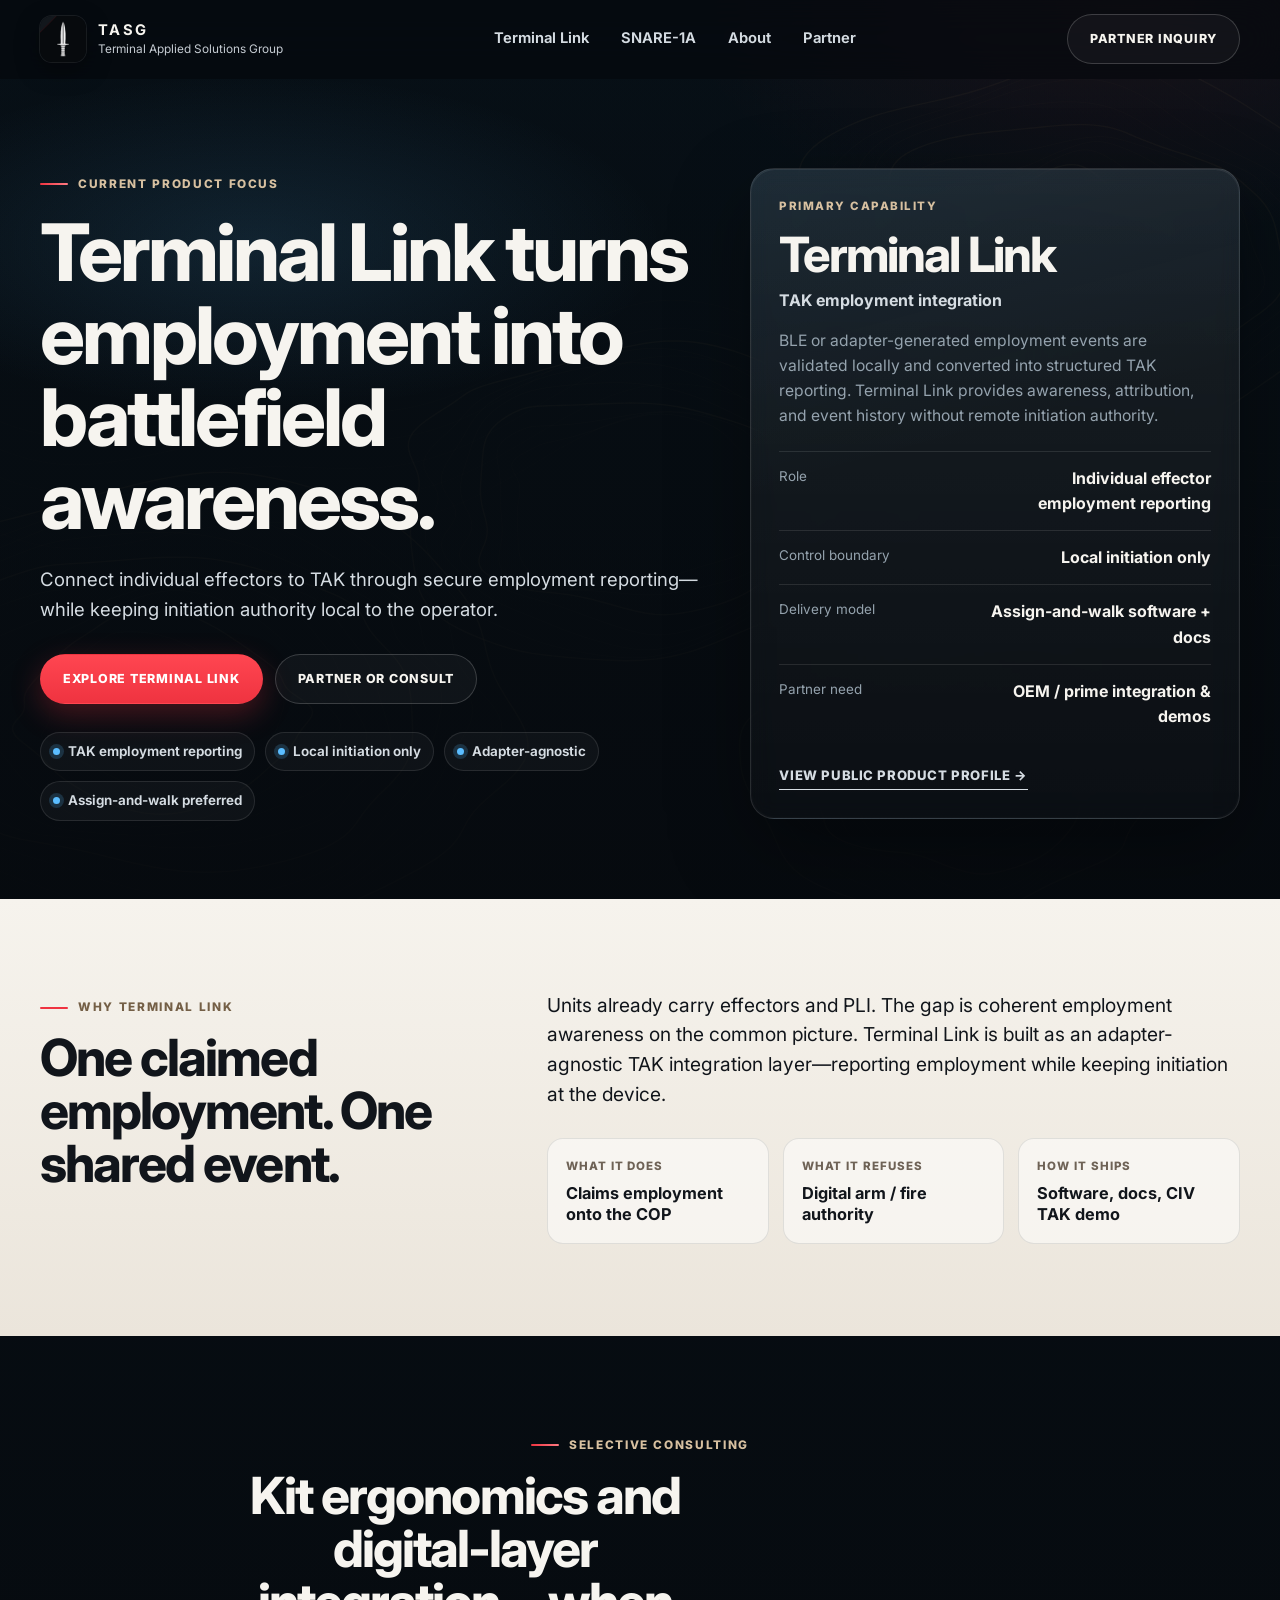
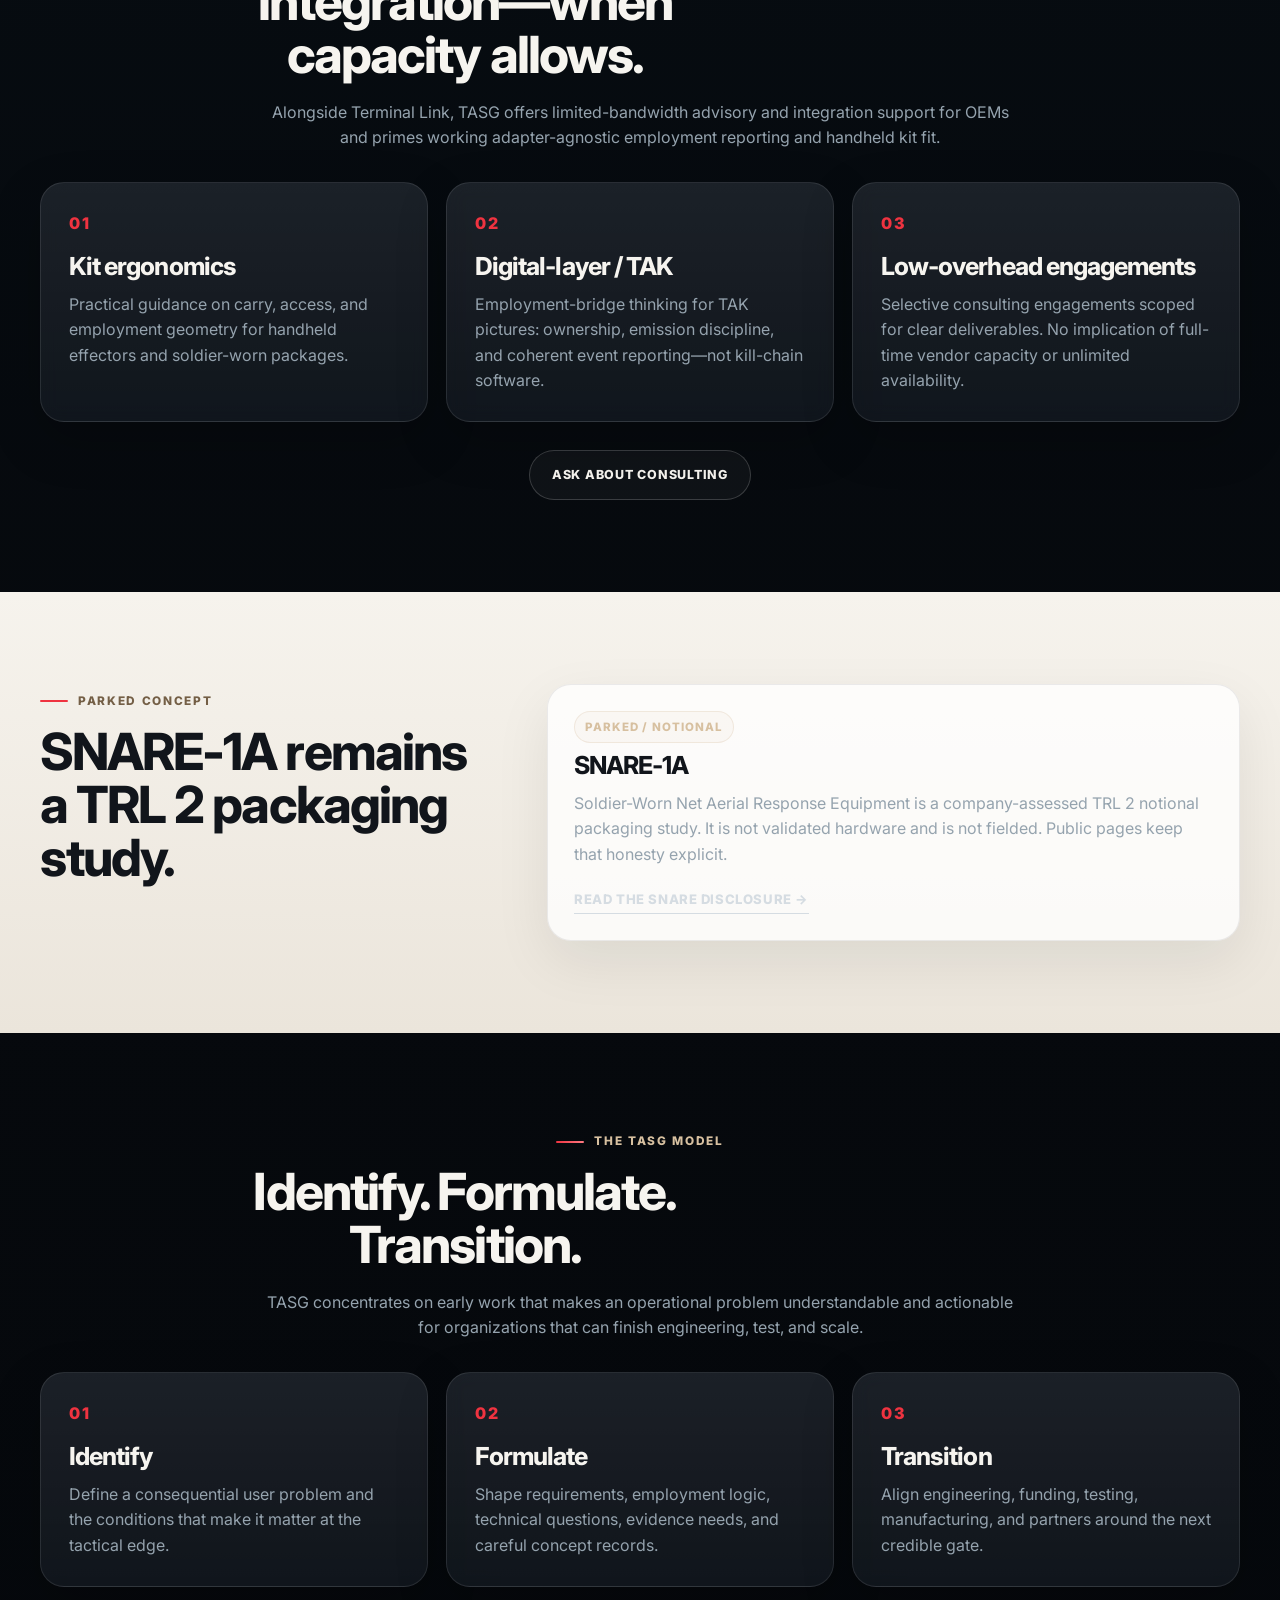
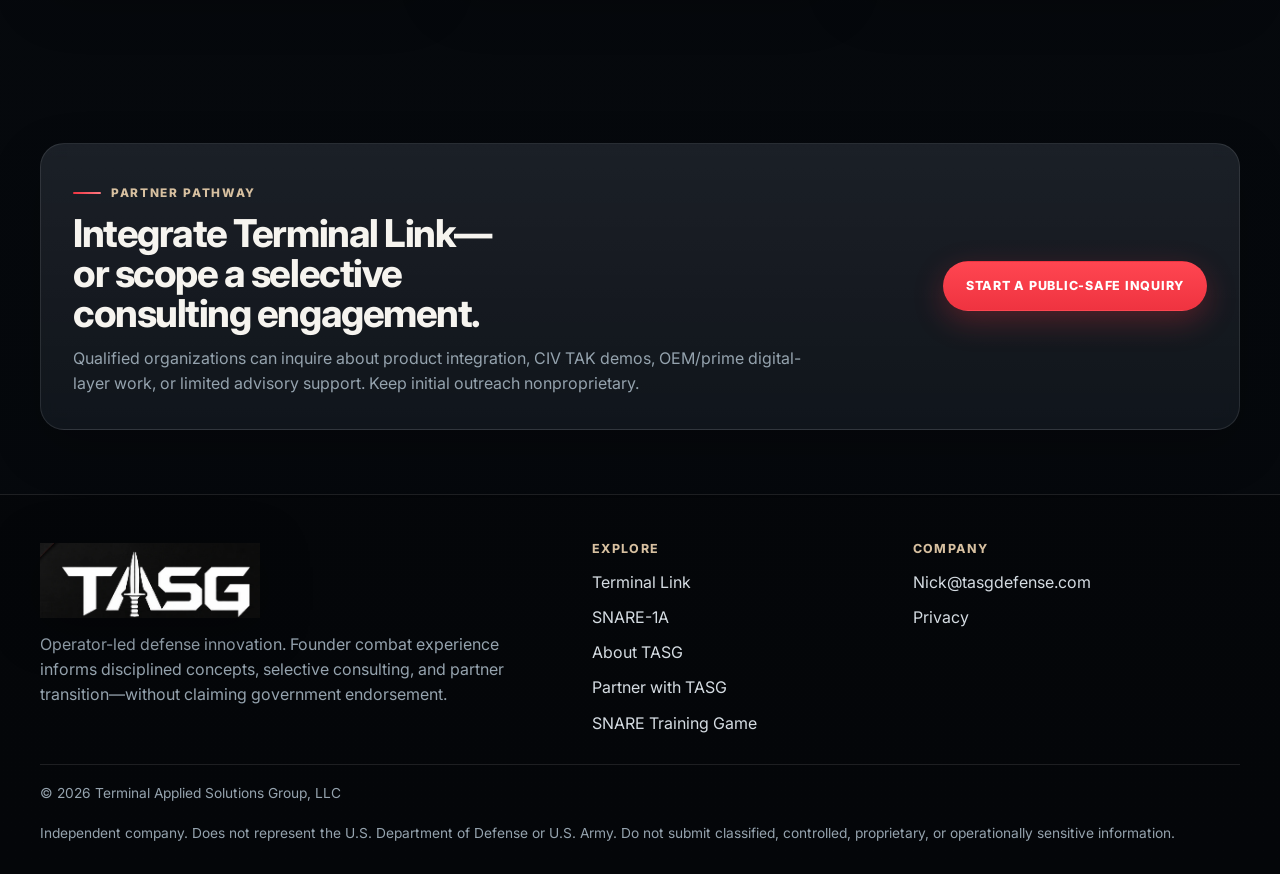
==== index.html @ ddef0c61 "Elevate Terminal Link hero to executive capability-first wording." ====
<!doctype html>
<html lang="en-US">
<head>
  <meta charset="utf-8" />
  <meta name="viewport" content="width=device-width, initial-scale=1, viewport-fit=cover" />
  <meta name="description" content="Terminal Link turns employment into battlefield awareness—a TAK integration layer for individual effector employment reporting while keeping initiation authority local. Selective consulting for kit ergonomics and digital-layer integration." />
  <meta name="theme-color" content="#06090d" />
  <meta name="robots" content="index,follow,max-image-preview:large" />
  <link rel="canonical" href="https://tasgdefense.com/" />
  <meta property="og:title" content="TASG — Terminal Link & Operator-Led Defense Innovation" />
  <meta property="og:description" content="Terminal Link turns employment into battlefield awareness—a TAK integration layer for individual effector employment reporting while keeping initiation authority local. Selective consulting for kit ergonomics and digital-layer integration." />
  <meta property="og:type" content="website" />
  <meta property="og:url" content="https://tasgdefense.com/" />
  <meta property="og:image" content="https://tasgdefense.com/tasg-social-card.jpg" />
  <meta property="og:image:width" content="1200" />
  <meta property="og:image:height" content="630" />
  <meta name="twitter:card" content="summary_large_image" />
  <meta name="twitter:title" content="TASG — Terminal Link & Operator-Led Defense Innovation" />
  <meta name="twitter:description" content="Terminal Link turns employment into battlefield awareness—a TAK integration layer for individual effector employment reporting while keeping initiation authority local. Selective consulting for kit ergonomics and digital-layer integration." />
  <meta name="twitter:image" content="https://tasgdefense.com/tasg-social-card.jpg" />
  <link rel="icon" type="image/png" sizes="32x32" href="/favicon-32.png" />
  <link rel="apple-touch-icon" sizes="180x180" href="/apple-touch-icon.png" />
  <link rel="manifest" href="/site.webmanifest" />
  <link rel="stylesheet" href="/tasg-site-v4.css?v=4.8.2" />
  <script src="/tasg-site-v4.js?v=4.8.2" defer></script>
  <title>TASG — Terminal Link & Operator-Led Defense Innovation</title>
  <script type="application/ld+json">
  {
    "@context": "https://schema.org",
    "@type": "Organization",
    "name": "Terminal Applied Solutions Group, LLC",
    "alternateName": "TASG",
    "url": "https://tasgdefense.com/",
    "logo": "https://tasgdefense.com/tasg-wordmark.png",
    "image": "https://tasgdefense.com/tasg-social-card.jpg",
    "description": "Operator-led defense innovation focused on Terminal Link, disciplined capability concepts, and selective consulting.",
    "foundingDate": "2026",
    "email": "Nick@tasgdefense.com"
  }
  </script>
</head>
<body class="page-home">
<a class="skip-link" href="#main-content">Skip to content</a>
<header class="site-header" id="siteHeader">
  <div class="header-inner">
    <a class="brand" href="/" aria-label="Terminal Applied Solutions Group home">
      <img class="brand-mark" src="/icon-192.png" width="48" height="48" alt="" />
      <span class="brand-copy"><strong>TASG</strong><span>Terminal Applied Solutions Group</span></span>
    </a>
    <nav class="desktop-nav" aria-label="Primary navigation"><a href="/terminal-link">Terminal Link</a><a href="/snare-1a">SNARE-1A</a><a href="/about">About</a><a href="/partner">Partner</a></nav>
    <a class="button button-secondary header-cta" href="/partner">Partner inquiry</a>
    <button class="menu-button" id="menuButton" type="button" aria-label="Open navigation" aria-expanded="false" aria-controls="mobileMenu"><span aria-hidden="true"></span></button>
  </div>
</header>
<div class="mobile-menu" id="mobileMenu" aria-hidden="true">
  <nav class="mobile-nav" aria-label="Mobile navigation"><a href="/terminal-link">Terminal Link</a><a href="/snare-1a">SNARE-1A</a><a href="/about">About</a><a href="/partner">Partner</a></nav>
  <a class="button button-primary" href="/partner">Partner inquiry</a>
</div>
<main id="main-content">
  <section class="hero">
    <div class="container hero-grid">
      <div class="hero-copy">
        <p class="eyebrow">Current product focus</p>
        <h1>Terminal Link turns employment into battlefield awareness.</h1>
        <p class="hero-description">Connect individual effectors to TAK through secure employment reporting—while keeping initiation authority local to the operator.</p>
        <div class="hero-actions">
          <a class="button button-primary" href="/terminal-link">Explore Terminal Link</a>
          <a class="button button-secondary" href="/partner">Partner or consult</a>
        </div>
        <div class="proof-row" aria-label="Terminal Link proof points">
          <span>TAK employment reporting</span>
          <span>Local initiation only</span>
          <span>Adapter-agnostic</span>
          <span>Assign-and-walk preferred</span>
        </div>
      </div>
      <aside class="program-panel card surface-outline" aria-label="Current TASG product" data-reveal>
        <p class="panel-label">Primary capability</p>
        <h2>Terminal Link</h2>
        <p class="program-name">TAK employment integration</p>
        <p class="program-summary">BLE or adapter-generated employment events are validated locally and converted into structured TAK reporting. Terminal Link provides awareness, attribution, and event history without remote initiation authority.</p>
        <dl class="status-list">
          <div><dt>Role</dt><dd>Individual effector employment reporting</dd></div>
          <div><dt>Control boundary</dt><dd>Local initiation only</dd></div>
          <div><dt>Delivery model</dt><dd>Assign-and-walk software + docs</dd></div>
          <div><dt>Partner need</dt><dd>OEM / prime integration &amp; demos</dd></div>
        </dl>
        <a class="text-link" href="/terminal-link">View public product profile →</a>
      </aside>
    </div>
  </section>

  <section class="section light">
    <div class="container split-layout" data-reveal>
      <div class="section-heading">
        <p class="eyebrow">Why Terminal Link</p>
        <h2>One claimed employment. One shared event.</h2>
      </div>
      <div class="section-copy">
        <p class="lead">Units already carry effectors and PLI. The gap is coherent employment awareness on the common picture. Terminal Link is built as an adapter-agnostic TAK integration layer—reporting employment while keeping initiation at the device.</p>
        <div class="fact-grid">
          <article><span>What it does</span><strong>Claims employment onto the COP</strong></article>
          <article><span>What it refuses</span><strong>Digital arm / fire authority</strong></article>
          <article><span>How it ships</span><strong>Software, docs, CIV TAK demo</strong></article>
        </div>
      </div>
    </div>
  </section>

  <section class="section">
    <div class="container">
      <div class="section-heading centered" data-reveal>
        <p class="eyebrow">Selective consulting</p>
        <h2>Kit ergonomics and digital-layer integration—when capacity allows.</h2>
        <p>Alongside Terminal Link, TASG offers limited-bandwidth advisory and integration support for OEMs and primes working adapter-agnostic employment reporting and handheld kit fit.</p>
      </div>
      <div class="process-grid" data-reveal>
        <article class="card process-card"><span>01</span><h3>Kit ergonomics</h3><p>Practical guidance on carry, access, and employment geometry for handheld effectors and soldier-worn packages.</p></article>
        <article class="card process-card"><span>02</span><h3>Digital-layer / TAK</h3><p>Employment-bridge thinking for TAK pictures: ownership, emission discipline, and coherent event reporting—not kill-chain software.</p></article>
        <article class="card process-card"><span>03</span><h3>Low-overhead engagements</h3><p>Selective consulting engagements scoped for clear deliverables. No implication of full-time vendor capacity or unlimited availability.</p></article>
      </div>
      <div class="hero-actions" style="justify-content:center;margin-top:28px">
        <a class="button button-secondary" href="/partner">Ask about consulting</a>
      </div>
    </div>
  </section>

  <section class="section light">
    <div class="container split-layout" data-reveal>
      <div class="section-heading">
        <p class="eyebrow">Parked concept</p>
        <h2>SNARE-1A remains a TRL 2 packaging study.</h2>
      </div>
      <div class="section-copy">
        <div class="card secondary-panel surface-outline">
          <span class="parked-tag">Parked / notional</span>
          <h3>SNARE-1A</h3>
          <p>Soldier-Worn Net Aerial Response Equipment is a company-assessed TRL 2 notional packaging study. It is not validated hardware and is not fielded. Public pages keep that honesty explicit.</p>
          <a class="text-link" href="/snare-1a">Read the SNARE disclosure →</a>
        </div>
      </div>
    </div>
  </section>

  <section class="section">
    <div class="container">
      <div class="section-heading centered" data-reveal>
        <p class="eyebrow">The TASG model</p>
        <h2>Identify. Formulate. Transition.</h2>
        <p>TASG concentrates on early work that makes an operational problem understandable and actionable for organizations that can finish engineering, test, and scale.</p>
      </div>
      <div class="process-grid" data-reveal>
        <article class="card process-card"><span>01</span><h3>Identify</h3><p>Define a consequential user problem and the conditions that make it matter at the tactical edge.</p></article>
        <article class="card process-card"><span>02</span><h3>Formulate</h3><p>Shape requirements, employment logic, technical questions, evidence needs, and careful concept records.</p></article>
        <article class="card process-card"><span>03</span><h3>Transition</h3><p>Align engineering, funding, testing, manufacturing, and partners around the next credible gate.</p></article>
      </div>
    </div>
  </section>

  <section class="section compact">
    <div class="container">
      <div class="cta-banner card" data-reveal>
        <div><p class="eyebrow">Partner pathway</p><h2>Integrate Terminal Link—or scope a selective consulting engagement.</h2><p>Qualified organizations can inquire about product integration, CIV TAK demos, OEM/prime digital-layer work, or limited advisory support. Keep initial outreach nonproprietary.</p></div>
        <a class="button button-primary" href="/partner">Start a public-safe inquiry</a>
      </div>
    </div>
  </section>
</main>
<footer class="site-footer">
  <div class="container footer-main">
    <div class="footer-brand">
      <picture><source srcset="/tasg-wordmark.webp" type="image/webp" /><img src="/tasg-wordmark.png" width="220" height="75" loading="lazy" alt="Terminal Applied Solutions Group" /></picture>
      <p>Operator-led defense innovation. Founder combat experience informs disciplined concepts, selective consulting, and partner transition—without claiming government endorsement.</p>
    </div>
    <div class="footer-column">
      <h2>Explore</h2>
      <nav aria-label="Footer site navigation">
        <a href="/terminal-link">Terminal Link</a>
        <a href="/snare-1a">SNARE-1A</a>
        <a href="/about">About TASG</a>
        <a href="/partner">Partner with TASG</a>
        <a href="/game">SNARE Training Game</a>
      </nav>
    </div>
    <div class="footer-column">
      <h2>Company</h2>
      <nav aria-label="Footer company navigation">
        <a href="mailto:Nick@tasgdefense.com">Nick@tasgdefense.com</a>
        <a href="/privacy">Privacy</a>
      </nav>
    </div>
  </div>
  <div class="container footer-bottom">
    <span>© <span data-current-year></span> Terminal Applied Solutions Group, LLC</span>
    <span>Independent company. Does not represent the U.S. Department of Defense or U.S. Army. Do not submit classified, controlled, proprietary, or operationally sensitive information.</span>
  </div>
</footer>
</body>
</html>
---- tasg-site-v4.css ----
@import url("https://fonts.googleapis.com/css2?family=Inter:wght@400;500;600;700;800&display=swap");

:root {
  --bg:#06090d;
  --bg-2:#0a1017;
  --panel:#0f1720;
  --panel-2:#14202b;
  --line:rgba(255,255,255,.10);
  --line-strong:rgba(255,255,255,.18);
  --text:#f6f4ef;
  --soft:#d5dce2;
  --muted:#95a3ae;
  --sand:#d7c0a0;
  --red:#ef3340;
  --red-glow:rgba(239,51,64,.28);
  --blue:#5bbdff;
  --blue-glow:rgba(91,189,255,.18);
  --dark:#11151b;
  --light:#f3efe8;
  --max:1200px;
  --radius:24px;
  --radius-sm:16px;
  --header-h:78px;
  --shadow:0 28px 80px rgba(0,0,0,.34);
  --shadow-soft:0 18px 50px rgba(0,0,0,.22);
  --font:Inter,ui-sans-serif,system-ui,-apple-system,BlinkMacSystemFont,"Segoe UI",sans-serif;
  --ease:cubic-bezier(.22,.61,.36,1);
}

*{box-sizing:border-box}
html{scroll-behavior:smooth;background:var(--bg)}
body{
  margin:0;min-width:320px;color:var(--text);
  background:
    radial-gradient(1200px 520px at 12% -10%, rgba(91,189,255,.10), transparent 55%),
    radial-gradient(900px 480px at 88% 0%, rgba(239,51,64,.08), transparent 50%),
    linear-gradient(180deg,#071017 0%, #06090d 58%, #05080c 100%);
  font-family:var(--font);line-height:1.58;
  -webkit-font-smoothing:antialiased;text-rendering:optimizeLegibility;
}
body.nav-open{overflow:hidden}
a{color:inherit;text-decoration:none}
img{display:block;max-width:100%}
button,input,select,textarea{font:inherit}
button{cursor:pointer}
h1,h2,h3,p{margin:0}
h1,h2,h3{line-height:1.04;letter-spacing:-.038em;font-weight:750}
::selection{background:var(--red);color:#fff}

.skip-link{position:fixed;left:12px;top:12px;z-index:500;padding:10px 14px;border-radius:999px;background:#fff;color:#000;transform:translateY(-180%)}.skip-link:focus{transform:none}
.container,.page-hero-inner,.legal-shell{width:min(calc(100% - 44px),var(--max));margin-inline:auto}
.narrow-stack{width:min(100%,900px);margin-inline:auto}
.top-gap{margin-top:32px}

.eyebrow{display:inline-flex;align-items:center;gap:10px;color:var(--sand);font-size:.74rem;font-weight:800;letter-spacing:.14em;text-transform:uppercase}
.eyebrow:before{content:"";width:28px;height:2px;border-radius:10px;background:linear-gradient(90deg,var(--red),#ff7a82)}

.card{
  border:1px solid var(--line);border-radius:var(--radius);
  background:
    linear-gradient(180deg,rgba(255,255,255,.07),rgba(255,255,255,.025)),
    rgba(15,23,32,.55);
  box-shadow:var(--shadow-soft);
  backdrop-filter:blur(10px);
}
.surface-outline{position:relative}
.surface-outline:after{content:"";position:absolute;inset:0;border-radius:inherit;box-shadow:inset 0 1px rgba(255,255,255,.06), inset 0 0 0 1px rgba(255,255,255,.02);pointer-events:none}

.button{
  display:inline-flex;min-height:50px;align-items:center;justify-content:center;
  padding:0 22px;border:1px solid transparent;border-radius:999px;
  font-size:.78rem;font-weight:800;letter-spacing:.06em;text-transform:uppercase;
  transition:transform .2s var(--ease),background .2s ease,border-color .2s ease,box-shadow .2s ease;
}
.button:hover{transform:translateY(-2px)}
.button:focus-visible,a:focus-visible,input:focus-visible,select:focus-visible,textarea:focus-visible{outline:3px solid rgba(91,189,255,.72);outline-offset:3px}
.button-primary{background:linear-gradient(180deg,#ff4651,var(--red));color:#fff;box-shadow:0 10px 30px var(--red-glow)}
.button-primary:hover{background:linear-gradient(180deg,#ff5a64,#f03b47);box-shadow:0 14px 36px rgba(239,51,64,.38)}
.button-secondary{border-color:var(--line-strong);background:rgba(255,255,255,.04);color:var(--text)}
.button-secondary:hover{border-color:rgba(255,255,255,.28);background:rgba(255,255,255,.07)}
.button-dark{background:var(--dark);color:#fff}
.text-link{display:inline-flex;margin-top:22px;border-bottom:1px solid currentColor;padding-bottom:3px;color:var(--soft);font-size:.82rem;font-weight:800;letter-spacing:.045em;text-transform:uppercase;transition:color .18s ease}
.text-link:hover{color:#fff}

.site-header{
  position:sticky;top:0;z-index:200;border-bottom:1px solid transparent;
  background:rgba(6,9,13,.72);backdrop-filter:blur(18px) saturate(1.2);
  transition:border-color .25s ease, background .25s ease, box-shadow .25s ease;
}
.site-header.scrolled{border-color:var(--line);background:rgba(6,9,13,.92);box-shadow:0 10px 40px rgba(0,0,0,.28)}
.header-inner{width:min(calc(100% - 44px),var(--max));min-height:var(--header-h);margin:auto;display:grid;grid-template-columns:auto 1fr auto;align-items:center;gap:24px}
.brand{display:flex;align-items:center;gap:12px;min-width:0}
.brand-mark{width:46px;height:46px;border-radius:12px;flex:0 0 auto;box-shadow:0 0 0 1px rgba(255,255,255,.08),0 8px 24px rgba(0,0,0,.35)}
.brand-copy{display:grid;min-width:0;line-height:1.08}
.brand-copy strong{font-size:.92rem;letter-spacing:.16em}
.brand-copy span{margin-top:4px;color:var(--soft);font-size:.74rem;white-space:nowrap;opacity:.92}
.desktop-nav{display:flex;justify-content:center;gap:8px;flex-wrap:wrap}
.desktop-nav a{
  position:relative;padding:10px 12px;border-radius:999px;color:var(--soft);font-size:.92rem;font-weight:650;
  transition:color .18s ease, background .18s ease;
}
.desktop-nav a:hover,.desktop-nav a[aria-current="page"],.mobile-nav a[aria-current="page"]{color:#fff}
.desktop-nav a[aria-current="page"]{background:rgba(255,255,255,.06)}
.header-cta{justify-self:end}
.menu-button{display:none;position:relative;width:46px;height:46px;border:1px solid var(--line);border-radius:14px;background:rgba(255,255,255,.04);color:#fff;transition:border-color .18s ease, background .18s ease}
.menu-button:hover{border-color:var(--line-strong);background:rgba(255,255,255,.07)}
.menu-button span,.menu-button span:before,.menu-button span:after{position:absolute;left:13px;top:22px;width:18px;height:2px;border-radius:9px;background:currentColor;content:"";transition:.22s var(--ease)}
.menu-button span:before{left:0;top:-6px}.menu-button span:after{left:0;top:6px}
.menu-button[aria-expanded="true"] span{background:transparent}
.menu-button[aria-expanded="true"] span:before{top:0;transform:rotate(45deg)}
.menu-button[aria-expanded="true"] span:after{top:0;transform:rotate(-45deg)}
.mobile-menu{
  display:none;position:fixed;top:var(--header-h);left:0;right:0;z-index:190;
  padding:18px 20px 24px;border-bottom:1px solid var(--line);
  background:rgba(6,9,13,.97);backdrop-filter:blur(18px);
  transform:translateY(-6px);opacity:0;transition:opacity .2s ease, transform .2s var(--ease);
}
.mobile-menu.open{display:block;opacity:1;transform:none}
.mobile-nav{display:grid;gap:4px;margin-bottom:16px}
.mobile-nav a{padding:14px 10px;border-radius:14px;color:var(--soft);font-weight:650}
.mobile-nav a:hover,.mobile-nav a[aria-current="page"]{background:rgba(255,255,255,.05);color:#fff}

.hero{position:relative;overflow:hidden;padding:88px 0 78px}
.hero:before,.page-hero:before,.not-found:before{
  content:"";position:absolute;inset:0;background:url('/topography.svg') center/cover;opacity:.12;
  animation:topo 36s ease-in-out infinite alternate;
}
.hero:after,.page-hero:after,.not-found:after{
  content:"";position:absolute;inset:0;
  background:
    radial-gradient(680px 280px at 20% 20%, rgba(91,189,255,.12), transparent 60%),
    linear-gradient(180deg,rgba(6,9,13,.08),rgba(6,9,13,.72));
  pointer-events:none;
}
.hero-grid{position:relative;z-index:1;display:grid;grid-template-columns:minmax(0,1.15fr) minmax(340px,.85fr);gap:48px;align-items:center}
.hero-copy h1{max-width:14ch;margin-top:18px;font-size:clamp(3.05rem,6.2vw,5.55rem)}
.hero-description{max-width:720px;margin-top:24px;color:var(--soft);font-size:clamp(1.06rem,1.45vw,1.24rem)}
.hero-actions{display:flex;flex-wrap:wrap;gap:12px;margin-top:30px}
.proof-row{display:flex;flex-wrap:wrap;gap:10px;margin-top:28px}
.proof-row span{
  display:inline-flex;align-items:center;gap:8px;padding:8px 12px;border:1px solid var(--line);
  border-radius:999px;background:rgba(255,255,255,.035);color:var(--soft);font-size:.84rem;font-weight:650;
}
.proof-row span:before{content:"";width:7px;height:7px;border-radius:50%;background:var(--blue);box-shadow:0 0 0 4px var(--blue-glow)}

.program-panel{
  padding:28px;border:1px solid rgba(255,255,255,.12);
  background:
    linear-gradient(165deg, rgba(91,189,255,.08), transparent 42%),
    linear-gradient(180deg,rgba(255,255,255,.07),rgba(255,255,255,.02));
  box-shadow:var(--shadow);
}
.panel-label{color:var(--sand);font-size:.72rem;font-weight:800;letter-spacing:.13em;text-transform:uppercase}
.program-panel h2{margin-top:14px;font-size:clamp(2.2rem,3.8vw,3.4rem)}
.program-name{margin-top:8px;color:var(--soft);font-weight:700}
.program-summary{margin-top:16px;color:var(--muted);font-size:.98rem}
.status-list{display:grid;gap:0;margin:22px 0 0}
.status-list div{display:grid;grid-template-columns:1fr 1.2fr;gap:16px;padding:14px 0;border-top:1px solid var(--line)}
.status-list dt{color:var(--muted);font-size:.84rem}
.status-list dd{margin:0;font-weight:700;text-align:right;color:var(--text)}

.section{padding:92px 0}
.section.compact{padding:64px 0}
.section.light{background:linear-gradient(180deg,#f6f3ed,#ebe5db);color:#11151b}
.section.light .eyebrow{color:#745f46}
.section.light .eyebrow:before{background:var(--red)}
.section.light .card{border-color:rgba(17,21,27,.08);background:rgba(255,255,255,.78);box-shadow:0 20px 55px rgba(17,21,27,.08);backdrop-filter:none}

.split-layout{display:grid;grid-template-columns:minmax(0,.78fr) minmax(0,1.22fr);gap:64px;align-items:start}
.section-heading h2{max-width:15ch;margin-top:14px;font-size:clamp(2.25rem,4vw,4rem)}
.section-heading>p:last-child{max-width:760px;margin:18px auto 0;color:var(--muted)}
.section-heading.centered{text-align:center;max-width:860px;margin:auto}
.section-heading.centered .eyebrow{justify-content:center}
.section-copy .lead{color:inherit;font-size:clamp(1.06rem,1.5vw,1.26rem);line-height:1.55}

.fact-grid{display:grid;grid-template-columns:repeat(3,minmax(0,1fr));gap:14px;margin-top:28px}
.fact-grid article{padding:18px;border:1px solid rgba(17,21,27,.10);border-radius:var(--radius-sm);background:rgba(255,255,255,.5);transition:transform .2s var(--ease), box-shadow .2s ease}
.section:not(.light) .fact-grid article{border-color:var(--line);background:rgba(255,255,255,.035)}
.fact-grid article:hover{transform:translateY(-2px)}
.fact-grid span{display:block;color:#6e6256;font-size:.72rem;font-weight:800;letter-spacing:.08em;text-transform:uppercase}
.section:not(.light) .fact-grid span{color:var(--muted)}
.fact-grid strong{display:block;margin-top:8px;line-height:1.3;font-size:1.02rem}

.process-grid{display:grid;grid-template-columns:repeat(3,minmax(0,1fr));gap:18px;margin-top:32px}
.process-card{padding:28px;transition:transform .2s var(--ease), border-color .2s ease}
.process-card:hover{transform:translateY(-3px);border-color:rgba(255,255,255,.18)}
.process-card>span,.partner-card>span{color:var(--red);font-weight:850;letter-spacing:.1em}
.process-card h3{margin-top:18px;font-size:1.55rem}
.process-card p{margin-top:12px;color:var(--muted)}
.section.light .process-card p{color:#5b6570}

.pipeline-grid{display:grid;grid-template-columns:repeat(5,minmax(0,1fr));gap:12px;margin-top:28px}
.pipeline-step{padding:18px;border:1px solid var(--line);border-radius:var(--radius-sm);background:rgba(255,255,255,.03)}
.pipeline-step span{display:block;color:var(--sand);font-size:.7rem;font-weight:850;letter-spacing:.1em;text-transform:uppercase}
.pipeline-step strong{display:block;margin-top:10px;font-size:.98rem;line-height:1.3}
.pipeline-step p{margin-top:8px;color:var(--muted);font-size:.88rem}

.secondary-panel{padding:26px;margin-top:0}
.secondary-panel h3{margin-top:10px;font-size:1.55rem}
.secondary-panel p{margin-top:12px;color:var(--muted)}
.parked-tag{
  display:inline-flex;align-items:center;gap:8px;padding:6px 10px;border-radius:999px;
  border:1px solid rgba(216,190,160,.28);background:rgba(216,190,160,.08);
  color:var(--sand);font-size:.72rem;font-weight:800;letter-spacing:.08em;text-transform:uppercase;
}

.notice-banner{
  display:grid;gap:8px;margin:0 0 28px;padding:16px 18px;border-radius:16px;
  border:1px solid rgba(239,51,64,.28);background:rgba(239,51,64,.08);
}
.notice-banner strong{font-size:.95rem}
.notice-banner p{color:var(--soft);font-size:.94rem}
.section.light .notice-banner{border-color:rgba(183,52,58,.25);background:rgba(239,51,64,.07);color:#11151b}
.section.light .notice-banner p{color:#3f4a54}

.cta-banner{display:grid;grid-template-columns:minmax(0,1fr) auto;gap:32px;align-items:center;padding:32px}
.cta-banner h2{max-width:18ch;margin-top:12px;font-size:clamp(1.95rem,3vw,3rem)}
.cta-banner p:last-child{max-width:750px;margin-top:12px;color:var(--muted)}

.page-hero{position:relative;overflow:hidden;padding:78px 0 68px}
.page-hero-inner{position:relative;z-index:1}
.page-hero h1{max-width:18ch;margin-top:16px;font-size:clamp(3rem,6vw,5.35rem)}
.page-hero p:not(.eyebrow){max-width:860px;margin-top:18px;color:var(--soft);font-size:clamp(1.02rem,1.35vw,1.18rem)}
.page-hero .hero-subtitle{margin-top:10px!important;color:var(--sand)!important;font-weight:700}
.meta-row{display:flex;flex-wrap:wrap;gap:10px;margin-top:26px}
.meta-row span{padding:8px 12px;border:1px solid var(--line);border-radius:999px;background:rgba(255,255,255,.04);color:var(--soft);font-size:.82rem;font-weight:650}
.compact-hero{padding-bottom:48px}

.maturity-grid{display:grid;grid-template-columns:repeat(2,minmax(0,1fr));gap:18px;margin-top:30px}
.maturity-card{padding:28px;border:1px solid rgba(17,21,27,.1);border-radius:var(--radius);background:rgba(255,255,255,.7)}
.maturity-card.current{border-top:4px solid var(--red)}
.maturity-card.next{border-top:4px solid #365c78}
.maturity-tag{font-size:.74rem;font-weight:850;letter-spacing:.1em;text-transform:uppercase;color:#745943}
.maturity-card h3{margin-top:15px;font-size:1.55rem}
.maturity-card p{margin-top:12px;color:#4e5963}
.maturity-note{padding-top:12px;border-top:1px solid rgba(17,21,27,.1);font-weight:650}
.maturity-track{display:grid;grid-template-columns:repeat(4,minmax(0,1fr));gap:0;margin-top:22px;border:1px solid rgba(17,21,27,.1);border-radius:18px;overflow:hidden;background:rgba(255,255,255,.48)}
.track-step{position:relative;padding:18px;border-right:1px solid rgba(17,21,27,.1)}
.track-step:last-child{border-right:0}
.track-step span{display:block;color:#7a6d61;font-size:.72rem;font-weight:850;letter-spacing:.09em;text-transform:uppercase}
.track-step strong{display:block;margin-top:8px}
.track-step.active{box-shadow:inset 0 -4px var(--red)}
.track-step.next-step{box-shadow:inset 0 -4px #365c78}

.content-block h2,.independence-box h2{margin-top:14px;font-size:clamp(2rem,3.6vw,3.5rem)}
.content-block p:last-child,.independence-box p:last-child{margin-top:16px;color:var(--soft);font-size:1.05rem}
.disclosure-box,.independence-box{padding:24px;border:1px solid var(--line);border-radius:var(--radius);background:rgba(255,255,255,.035)}
.disclosure-box{margin-top:22px}
.disclosure-box strong{font-size:1.05rem}
.disclosure-box p{margin-top:8px;color:var(--muted)}

.founder-grid{display:grid;grid-template-columns:minmax(260px,.65fr) minmax(0,1.35fr);gap:60px;align-items:start}
.founder-intro h2{margin-top:14px;font-size:clamp(2.5rem,4.5vw,4.5rem)}
.founder-role{margin-top:10px;color:#65717a;font-weight:700}
.founder-copy{display:grid;gap:16px;color:#303941;font-size:1.03rem}
.experience-tags{display:flex;flex-wrap:wrap;gap:9px;margin-top:6px}
.experience-tags span{padding:8px 11px;border:1px solid rgba(17,21,27,.12);border-radius:999px;background:rgba(255,255,255,.48);font-size:.82rem;font-weight:700}

.partner-paths{display:grid;grid-template-columns:repeat(3,minmax(0,1fr));gap:18px}
.partner-card{padding:28px;transition:transform .2s var(--ease)}
.partner-card:hover{transform:translateY(-3px)}
.partner-card h2{margin-top:16px;font-size:1.4rem}
.partner-card p{margin-top:12px;color:var(--muted)}
.partner-grid{display:grid;grid-template-columns:minmax(280px,.7fr) minmax(0,1.3fr);gap:48px;align-items:start}
.form-intro h2{margin-top:14px;font-size:clamp(2.1rem,4vw,3.5rem)}
.form-intro>p:last-of-type{margin-top:16px;color:#52606b}
.direct-contact{margin-top:24px;padding-top:18px;border-top:1px solid rgba(17,21,27,.12)}
.direct-contact span{display:block;color:#68737c;font-size:.74rem;font-weight:800;letter-spacing:.08em;text-transform:uppercase}
.direct-contact a{display:block;margin-top:7px;font-weight:750;overflow-wrap:anywhere}
.inquiry-form{padding:28px;background:#fff!important;color:#11151b!important}
.form-grid{display:grid;grid-template-columns:repeat(2,minmax(0,1fr));gap:15px}
.field{display:grid;gap:7px}
.field-full{grid-column:1/-1}
.field label,.checkbox-field label{font-size:.88rem;font-weight:700}
.field input,.field select,.field textarea{width:100%;padding:13px 14px;border:1px solid rgba(17,21,27,.16);border-radius:13px;background:#f8f6f2;color:#11151b;transition:border-color .18s ease, box-shadow .18s ease}
.field input:focus,.field select:focus,.field textarea:focus{border-color:rgba(91,189,255,.7);box-shadow:0 0 0 3px rgba(91,189,255,.18)}
.field textarea{min-height:145px;resize:vertical}
.checkbox-field{grid-column:1/-1;display:flex;gap:10px;align-items:flex-start}
.checkbox-field input{margin-top:5px}
.form-actions{grid-column:1/-1;display:flex;flex-wrap:wrap;gap:10px}
.form-status{grid-column:1/-1;min-height:1.4em;color:#57636d;font-size:.9rem}

.legal-shell{padding:76px 0 90px}
.legal-shell h1{margin-top:14px;font-size:clamp(2.7rem,5vw,4.8rem)}
.legal-copy{display:grid;gap:24px;margin-top:30px}
.legal-copy h2{font-size:1.25rem}
.legal-copy p{margin-top:8px;color:var(--soft)}
.legal-copy a{text-decoration:underline;overflow-wrap:anywhere}
.not-found{position:relative;min-height:68vh;padding:100px 0;display:grid;align-items:center}
.not-found .narrow-stack{position:relative;z-index:1}
.not-found h1{margin-top:14px;font-size:clamp(3rem,6vw,5.5rem)}
.not-found p:not(.eyebrow){max-width:650px;margin-top:18px;color:var(--soft)}

.game-shell{display:grid;grid-template-columns:minmax(0,1fr) 300px;gap:22px;align-items:start}
.game-card{padding:16px}
.game-stage-wrap{position:relative;overflow:hidden;border:1px solid var(--line);border-radius:18px;background:#081018}
.game-stage-wrap:before{content:"";position:absolute;inset:0;background:url('/topography.svg') center/cover;opacity:.13}
.game-stage-wrap canvas{position:relative;z-index:1;display:block;width:100%;height:auto;aspect-ratio:16/9;touch-action:none}
.game-toolbar{display:flex;flex-wrap:wrap;gap:10px;margin-top:14px}
.game-help{margin-top:12px;color:var(--muted);font-size:.9rem}
.game-sidebar{display:grid;gap:16px}
.sidebar-card{padding:20px}
.score-grid{display:grid;grid-template-columns:repeat(2,minmax(0,1fr));gap:10px;margin-top:14px}
.score-box{padding:13px;border:1px solid var(--line);border-radius:13px;background:rgba(255,255,255,.03)}
.score-box span{display:block;color:var(--muted);font-size:.72rem;font-weight:800;letter-spacing:.08em;text-transform:uppercase}
.score-box strong{display:block;margin-top:6px;font-size:1.35rem}
.leaderboard{display:grid;gap:8px;margin-top:14px}
.leaderboard-item{display:grid;grid-template-columns:24px 1fr auto;gap:10px;align-items:center;padding:10px 12px;border:1px solid var(--line);border-radius:12px;background:rgba(255,255,255,.03)}
.leaderboard-rank{color:var(--sand);font-weight:800}
.leaderboard-name{font-weight:700}
.leaderboard-score{color:var(--soft)}

.site-footer{padding:48px 0 30px;border-top:1px solid var(--line);background:rgba(0,0,0,.22)}
.footer-main{display:grid;grid-template-columns:1.35fr .75fr .85fr;gap:32px;align-items:start}
.footer-brand img{width:220px;filter:drop-shadow(0 8px 24px rgba(0,0,0,.35))}
.footer-brand p{max-width:470px;margin-top:14px;color:var(--muted)}
.footer-column h2{font-size:.78rem;letter-spacing:.11em;text-transform:uppercase;color:var(--sand)}
.footer-column nav{display:grid;gap:10px;margin-top:14px}
.footer-column a{color:var(--soft);overflow-wrap:anywhere;transition:color .18s ease}
.footer-column a:hover{color:#fff}
.footer-bottom{display:flex;justify-content:space-between;gap:18px;flex-wrap:wrap;margin-top:28px;padding-top:18px;border-top:1px solid var(--line);color:var(--muted);font-size:.86rem}

/* Visible by default so content never disappears if JS is slow or blocked */
[data-reveal]{opacity:1;transform:none}
html.js-reveal [data-reveal]{opacity:0;transform:translateY(14px);transition:opacity .55s var(--ease), transform .55s var(--ease)}
html.js-reveal [data-reveal].is-visible{opacity:1;transform:none}

@keyframes topo{from{transform:scale(1.04) translate(-1%,-1%)}to{transform:scale(1.08) translate(1%,1%)}}

@media(max-width:1100px){
  .desktop-nav,.header-cta{display:none}
  .menu-button{display:block;justify-self:end}
  .header-inner{grid-template-columns:1fr auto}
  .hero-grid,.split-layout,.founder-grid,.partner-grid,.game-shell,.cta-banner,.footer-main,.pipeline-grid{grid-template-columns:1fr}
  .hero-grid{gap:28px}
  .program-panel{max-width:760px}
  .process-grid,.partner-paths{grid-template-columns:repeat(2,minmax(0,1fr))}
  .process-grid article:last-child,.partner-paths article:last-child{grid-column:1/-1}
  .section-heading h2{max-width:18ch}
  .cta-banner .button{justify-self:start}
  .game-sidebar{grid-template-columns:repeat(2,minmax(0,1fr))}
  .pipeline-grid{grid-template-columns:repeat(2,minmax(0,1fr))}
}

@media(max-width:680px){
  .container,.page-hero-inner,.legal-shell,.header-inner{width:min(calc(100% - 28px),var(--max))}
  .site-header{--header-h:72px}
  .brand-mark{width:42px;height:42px}
  .brand-copy strong{font-size:.86rem}
  .brand-copy span{font-size:.68rem;white-space:normal;max-width:190px}
  .hero{padding:56px 0}
  .hero-copy h1{max-width:none;font-size:clamp(2.7rem,13vw,4rem)}
  .hero-actions,.form-actions,.game-toolbar{display:grid}
  .hero-actions .button,.form-actions .button,.game-toolbar .button{width:100%}
  .program-panel{padding:22px}
  .status-list div{grid-template-columns:1fr;gap:5px}
  .status-list dd{text-align:left}
  .section{padding:68px 0}
  .section.compact{padding:50px 0}
  .fact-grid,.process-grid,.partner-paths,.maturity-grid,.maturity-track,.form-grid,.game-sidebar,.pipeline-grid{grid-template-columns:1fr}
  .process-grid article:last-child,.partner-paths article:last-child{grid-column:auto}
  .maturity-track{overflow:visible;border:0;background:transparent;gap:10px}
  .track-step{border:1px solid rgba(17,21,27,.1)!important;border-radius:13px;background:rgba(255,255,255,.5)}
  .page-hero{padding:52px 0}
  .page-hero h1{font-size:clamp(2.65rem,13vw,4.2rem)}
  .meta-row{display:grid}
  .meta-row span{text-align:center}
  .founder-grid{gap:28px}
  .inquiry-form{padding:20px}
  .field-full,.checkbox-field,.form-actions,.form-status{grid-column:auto}
  .cta-banner{padding:24px}
  .cta-banner .button{width:100%}
  .footer-main{gap:28px}
  .footer-bottom{display:grid}
  .game-card{padding:10px}
  .score-grid{grid-template-columns:repeat(2,minmax(0,1fr))}
}

@media(max-width:390px){
  .brand-copy span{max-width:154px;font-size:.64rem}
  .button{padding-inline:15px}
  .program-panel h2{font-size:2.2rem}
  .score-grid{grid-template-columns:1fr 1fr}
}

@media(prefers-reduced-motion:reduce){
  html{scroll-behavior:auto}
  *,*:before,*:after{animation-duration:.01ms!important;animation-iteration-count:1!important;transition-duration:.01ms!important}
  [data-reveal]{opacity:1;transform:none}
}
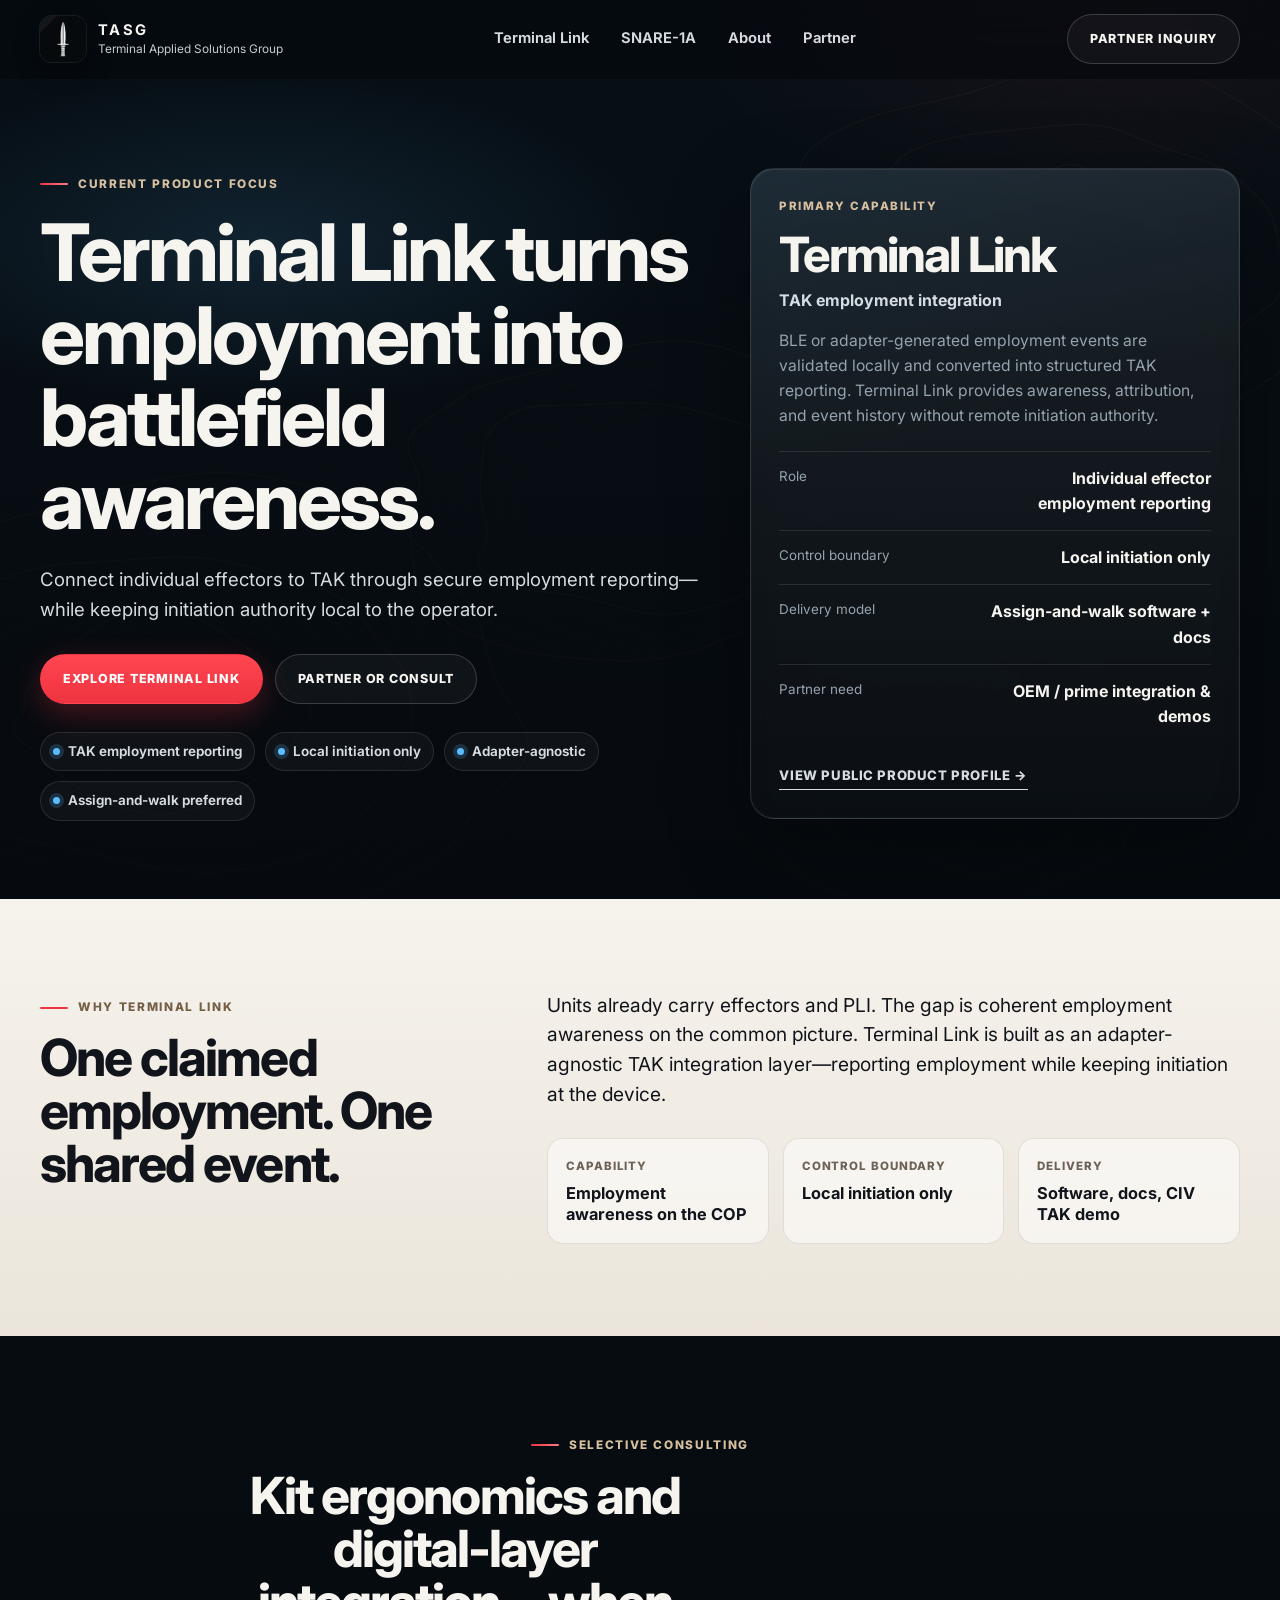
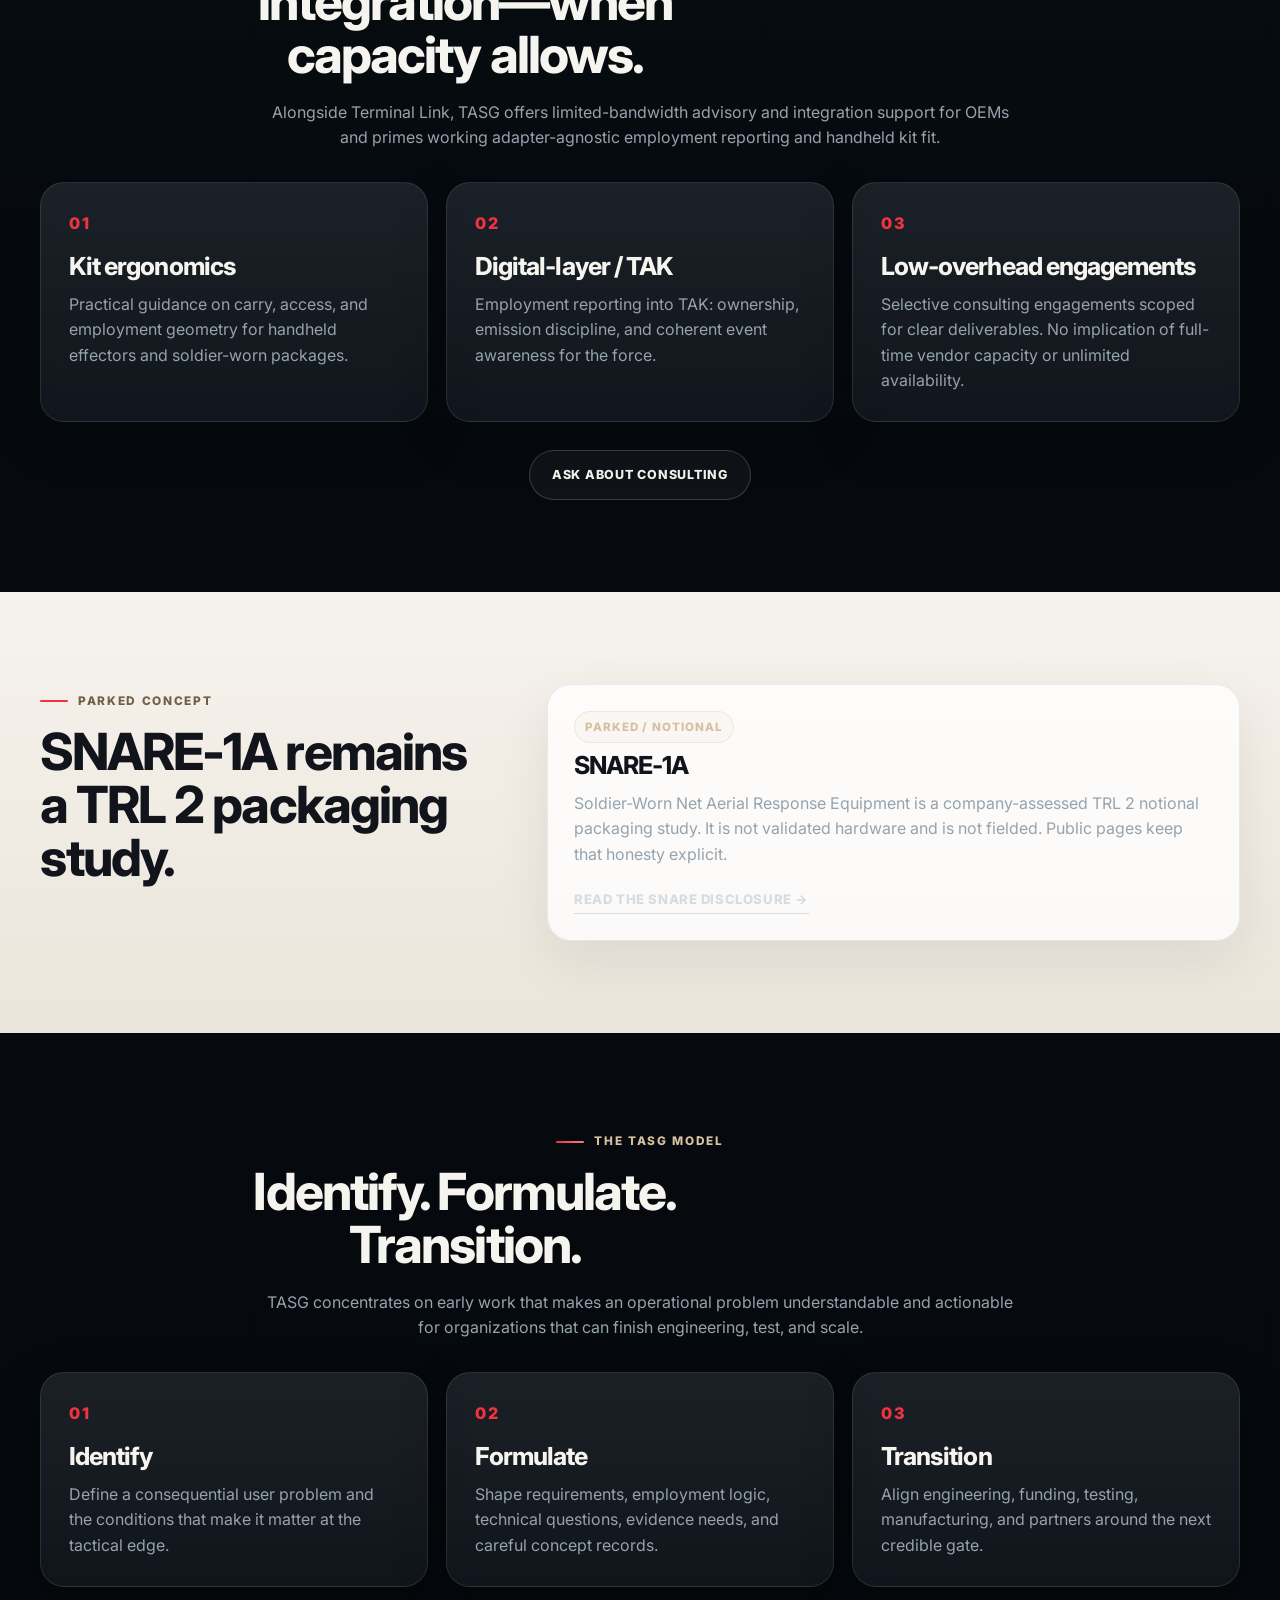
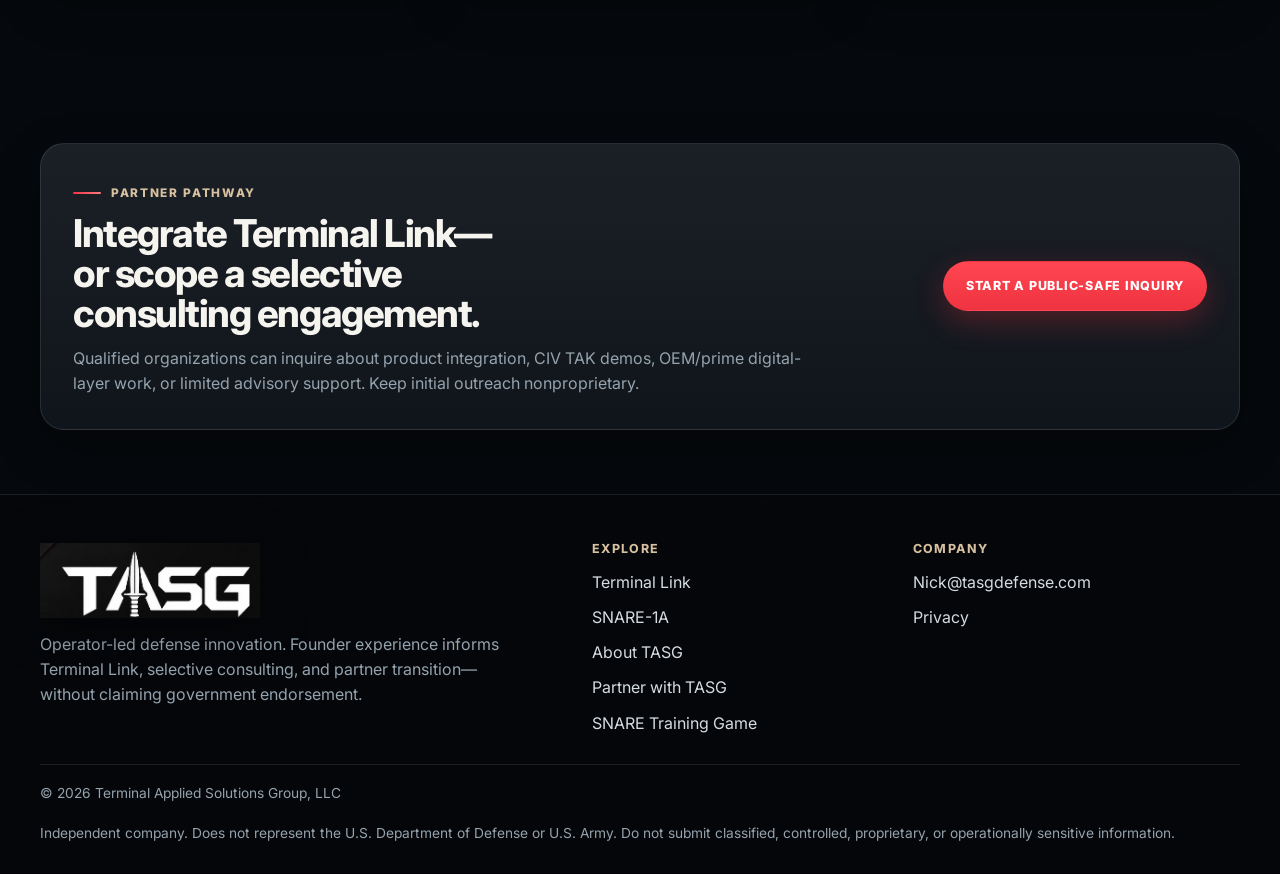
==== commit 979a520b: "Sitewide executive-voice cleanup across all public pages." ====
--- a/index.html
+++ b/index.html
@@ -21,8 +21,8 @@
   <link rel="icon" type="image/png" sizes="32x32" href="/favicon-32.png" />
   <link rel="apple-touch-icon" sizes="180x180" href="/apple-touch-icon.png" />
   <link rel="manifest" href="/site.webmanifest" />
-  <link rel="stylesheet" href="/tasg-site-v4.css?v=4.8.2" />
-  <script src="/tasg-site-v4.js?v=4.8.2" defer></script>
+  <link rel="stylesheet" href="/tasg-site-v4.css?v=4.9" />
+  <script src="/tasg-site-v4.js?v=4.9" defer></script>
   <title>TASG — Terminal Link & Operator-Led Defense Innovation</title>
   <script type="application/ld+json">
   {
@@ -99,9 +99,9 @@
       <div class="section-copy">
         <p class="lead">Units already carry effectors and PLI. The gap is coherent employment awareness on the common picture. Terminal Link is built as an adapter-agnostic TAK integration layer—reporting employment while keeping initiation at the device.</p>
         <div class="fact-grid">
-          <article><span>What it does</span><strong>Claims employment onto the COP</strong></article>
-          <article><span>What it refuses</span><strong>Digital arm / fire authority</strong></article>
-          <article><span>How it ships</span><strong>Software, docs, CIV TAK demo</strong></article>
+          <article><span>Capability</span><strong>Employment awareness on the COP</strong></article>
+          <article><span>Control boundary</span><strong>Local initiation only</strong></article>
+          <article><span>Delivery</span><strong>Software, docs, CIV TAK demo</strong></article>
         </div>
       </div>
     </div>
@@ -116,7 +116,7 @@
       </div>
       <div class="process-grid" data-reveal>
         <article class="card process-card"><span>01</span><h3>Kit ergonomics</h3><p>Practical guidance on carry, access, and employment geometry for handheld effectors and soldier-worn packages.</p></article>
-        <article class="card process-card"><span>02</span><h3>Digital-layer / TAK</h3><p>Employment-bridge thinking for TAK pictures: ownership, emission discipline, and coherent event reporting—not kill-chain software.</p></article>
+        <article class="card process-card"><span>02</span><h3>Digital-layer / TAK</h3><p>Employment reporting into TAK: ownership, emission discipline, and coherent event awareness for the force.</p></article>
         <article class="card process-card"><span>03</span><h3>Low-overhead engagements</h3><p>Selective consulting engagements scoped for clear deliverables. No implication of full-time vendor capacity or unlimited availability.</p></article>
       </div>
       <div class="hero-actions" style="justify-content:center;margin-top:28px">
@@ -170,7 +170,7 @@
   <div class="container footer-main">
     <div class="footer-brand">
       <picture><source srcset="/tasg-wordmark.webp" type="image/webp" /><img src="/tasg-wordmark.png" width="220" height="75" loading="lazy" alt="Terminal Applied Solutions Group" /></picture>
-      <p>Operator-led defense innovation. Founder combat experience informs disciplined concepts, selective consulting, and partner transition—without claiming government endorsement.</p>
+      <p>Operator-led defense innovation. Founder experience informs Terminal Link, selective consulting, and partner transition—without claiming government endorsement.</p>
     </div>
     <div class="footer-column">
       <h2>Explore</h2>
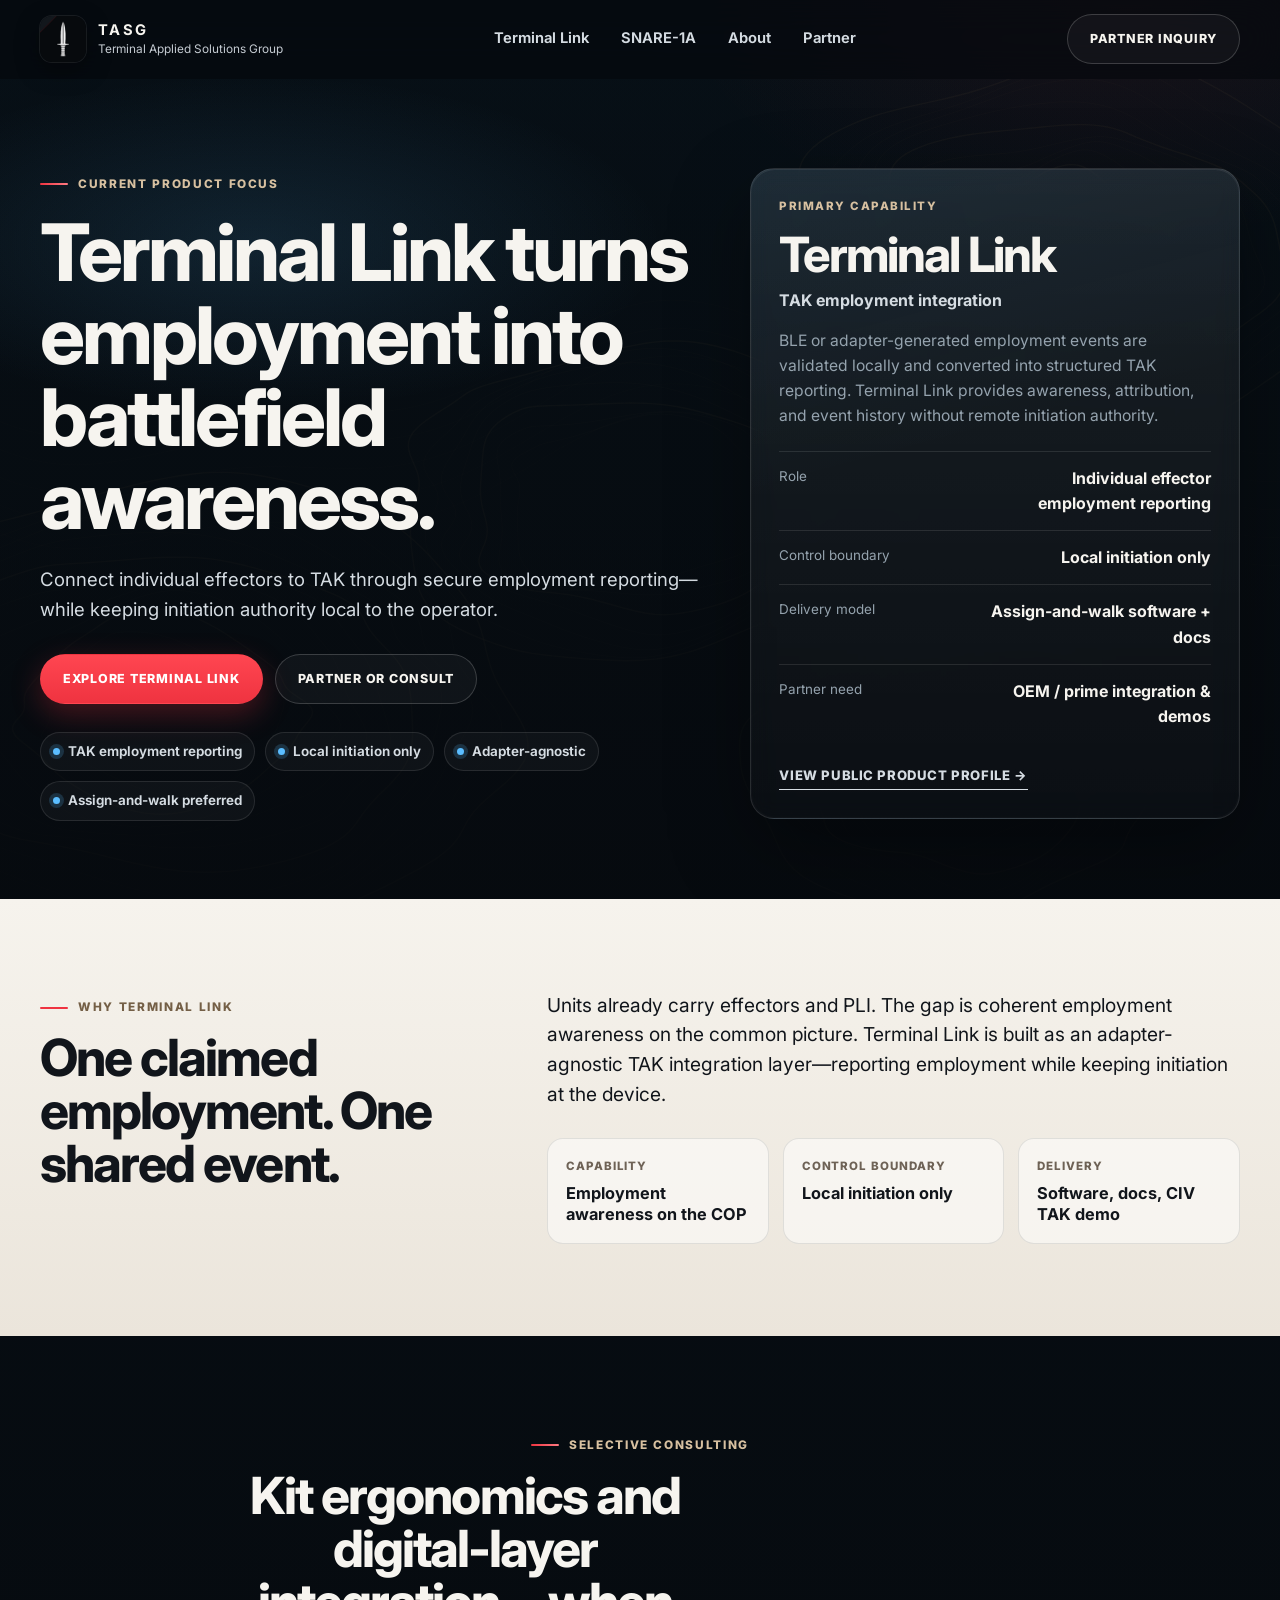
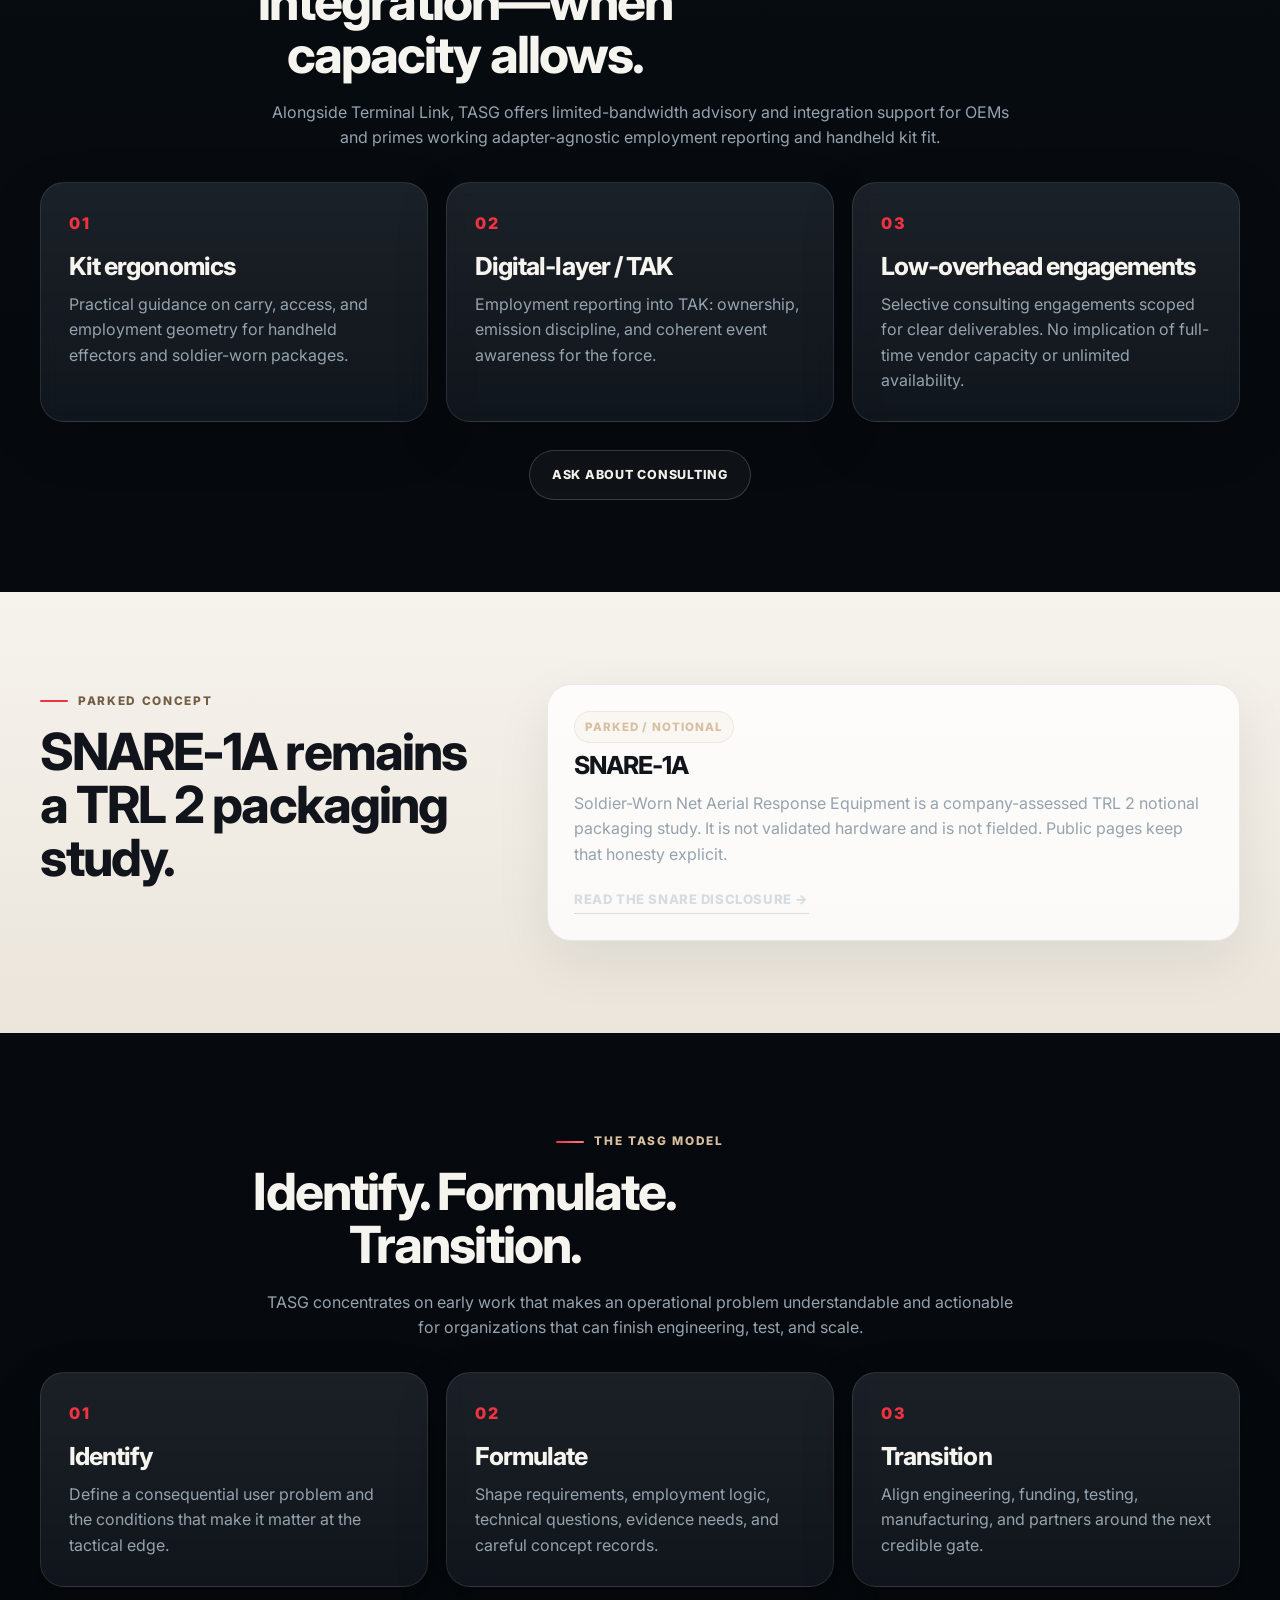
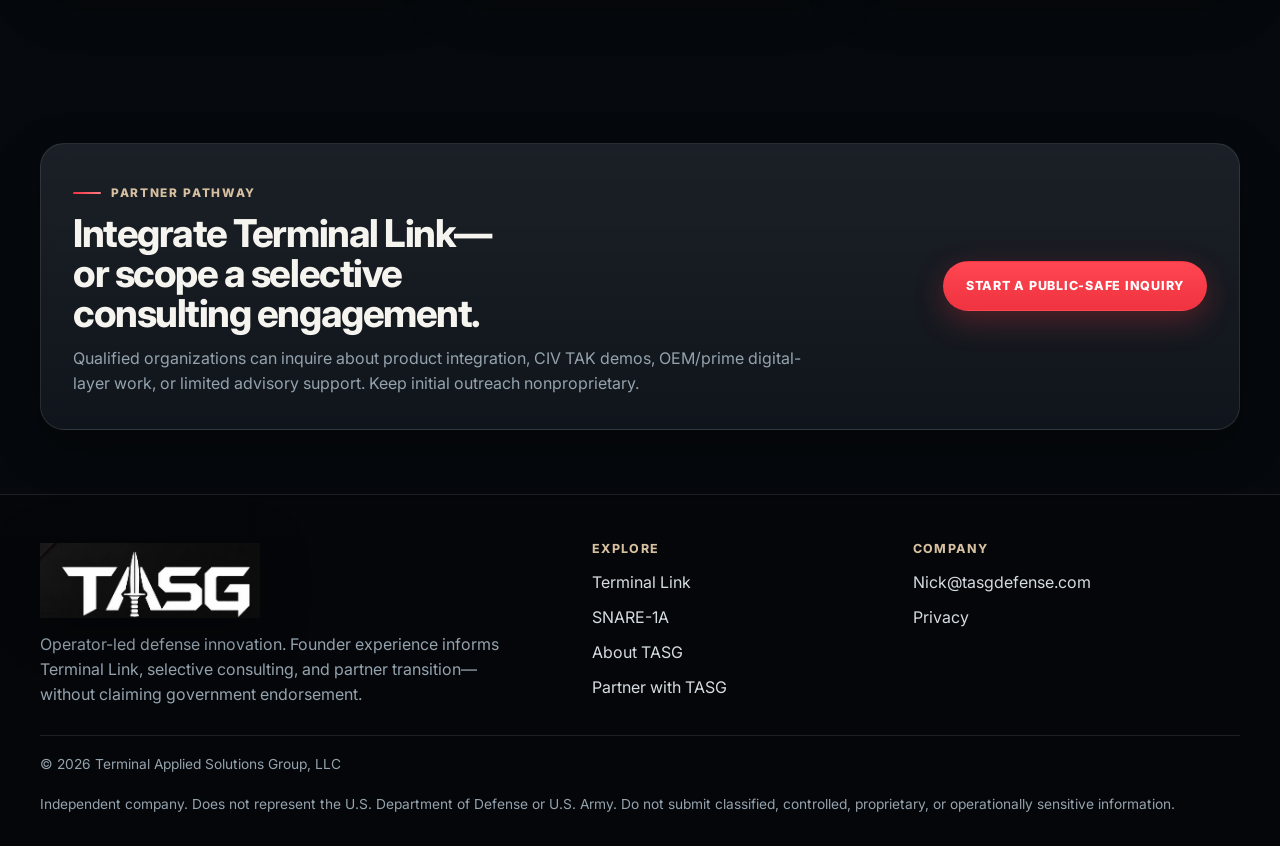
==== commit 269514cc: "Remove SNARE training game from the public site." ====
--- a/index.html
+++ b/index.html
@@ -21,8 +21,8 @@
   <link rel="icon" type="image/png" sizes="32x32" href="/favicon-32.png" />
   <link rel="apple-touch-icon" sizes="180x180" href="/apple-touch-icon.png" />
   <link rel="manifest" href="/site.webmanifest" />
-  <link rel="stylesheet" href="/tasg-site-v4.css?v=4.9" />
-  <script src="/tasg-site-v4.js?v=4.9" defer></script>
+  <link rel="stylesheet" href="/tasg-site-v4.css?v=4.9.1" />
+  <script src="/tasg-site-v4.js?v=4.9.1" defer></script>
   <title>TASG — Terminal Link & Operator-Led Defense Innovation</title>
   <script type="application/ld+json">
   {
@@ -179,8 +179,7 @@
         <a href="/snare-1a">SNARE-1A</a>
         <a href="/about">About TASG</a>
         <a href="/partner">Partner with TASG</a>
-        <a href="/game">SNARE Training Game</a>
-      </nav>
+</nav>
     </div>
     <div class="footer-column">
       <h2>Company</h2>
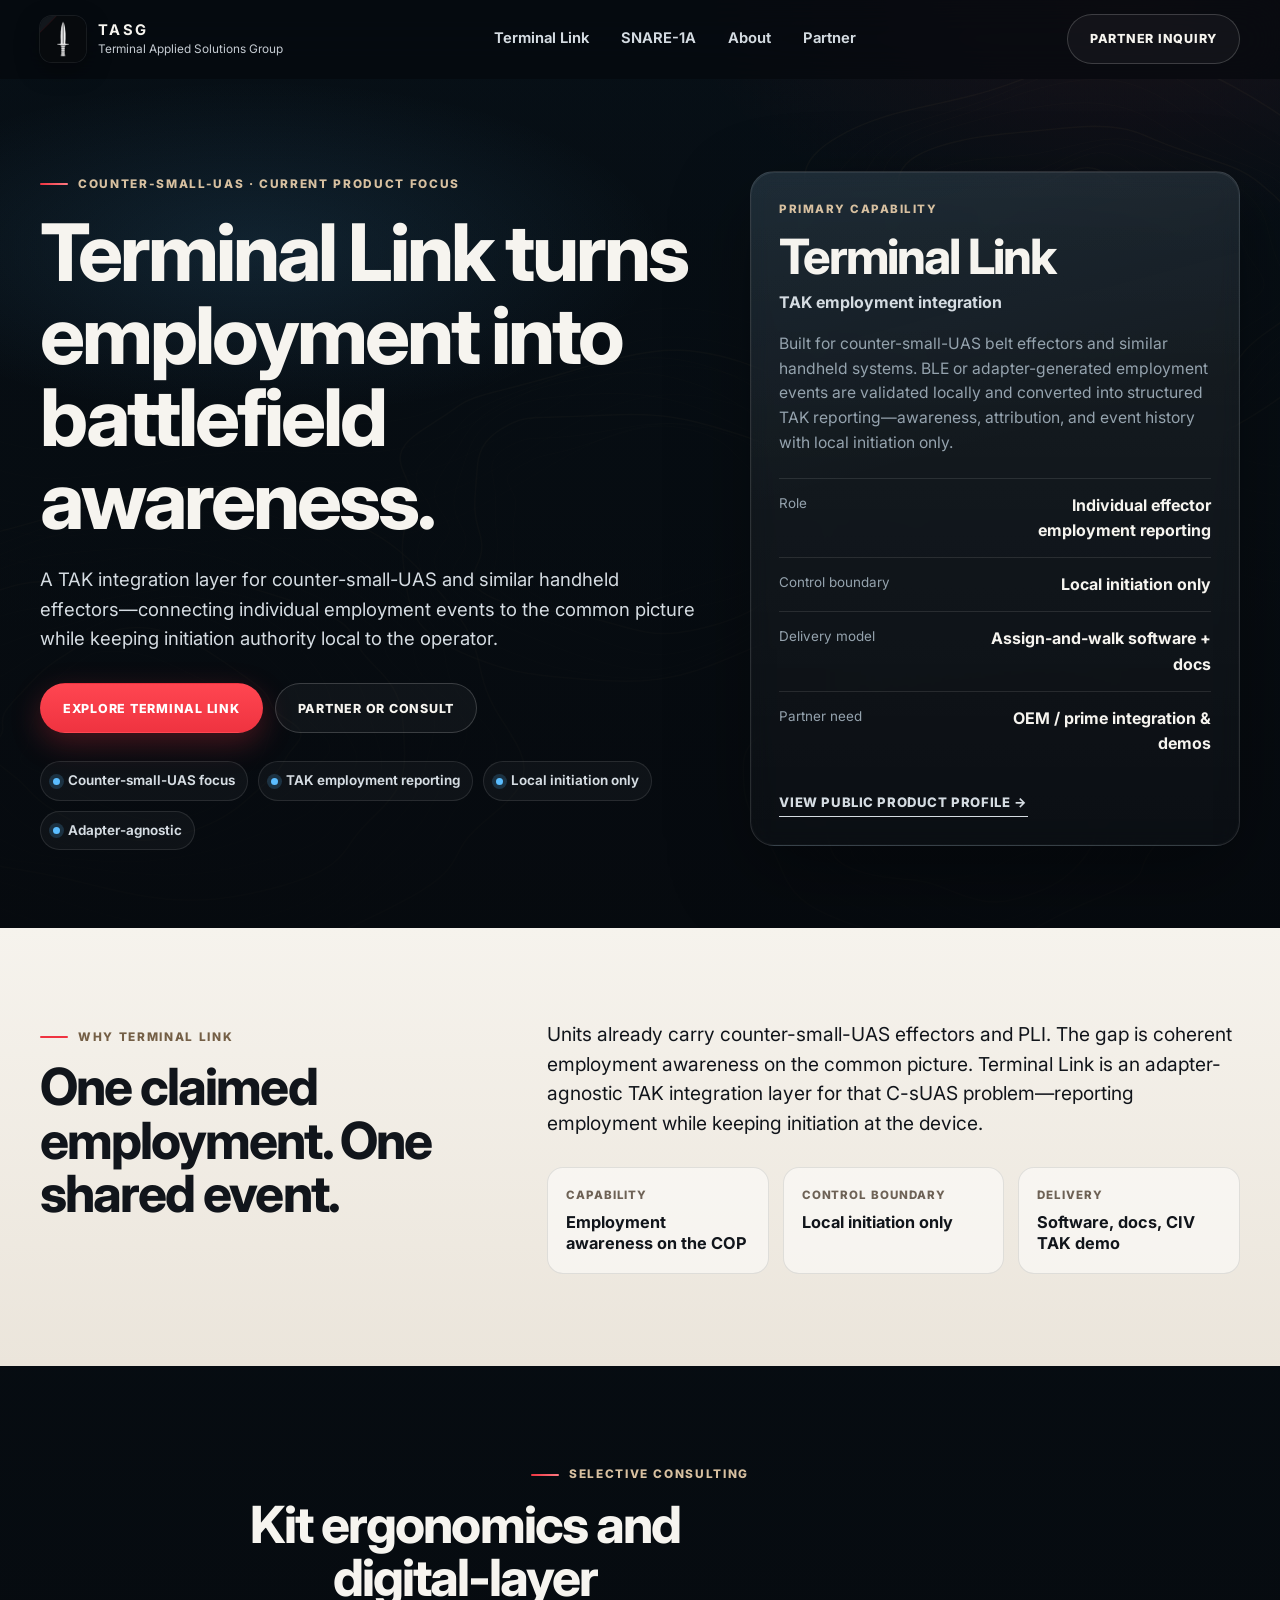
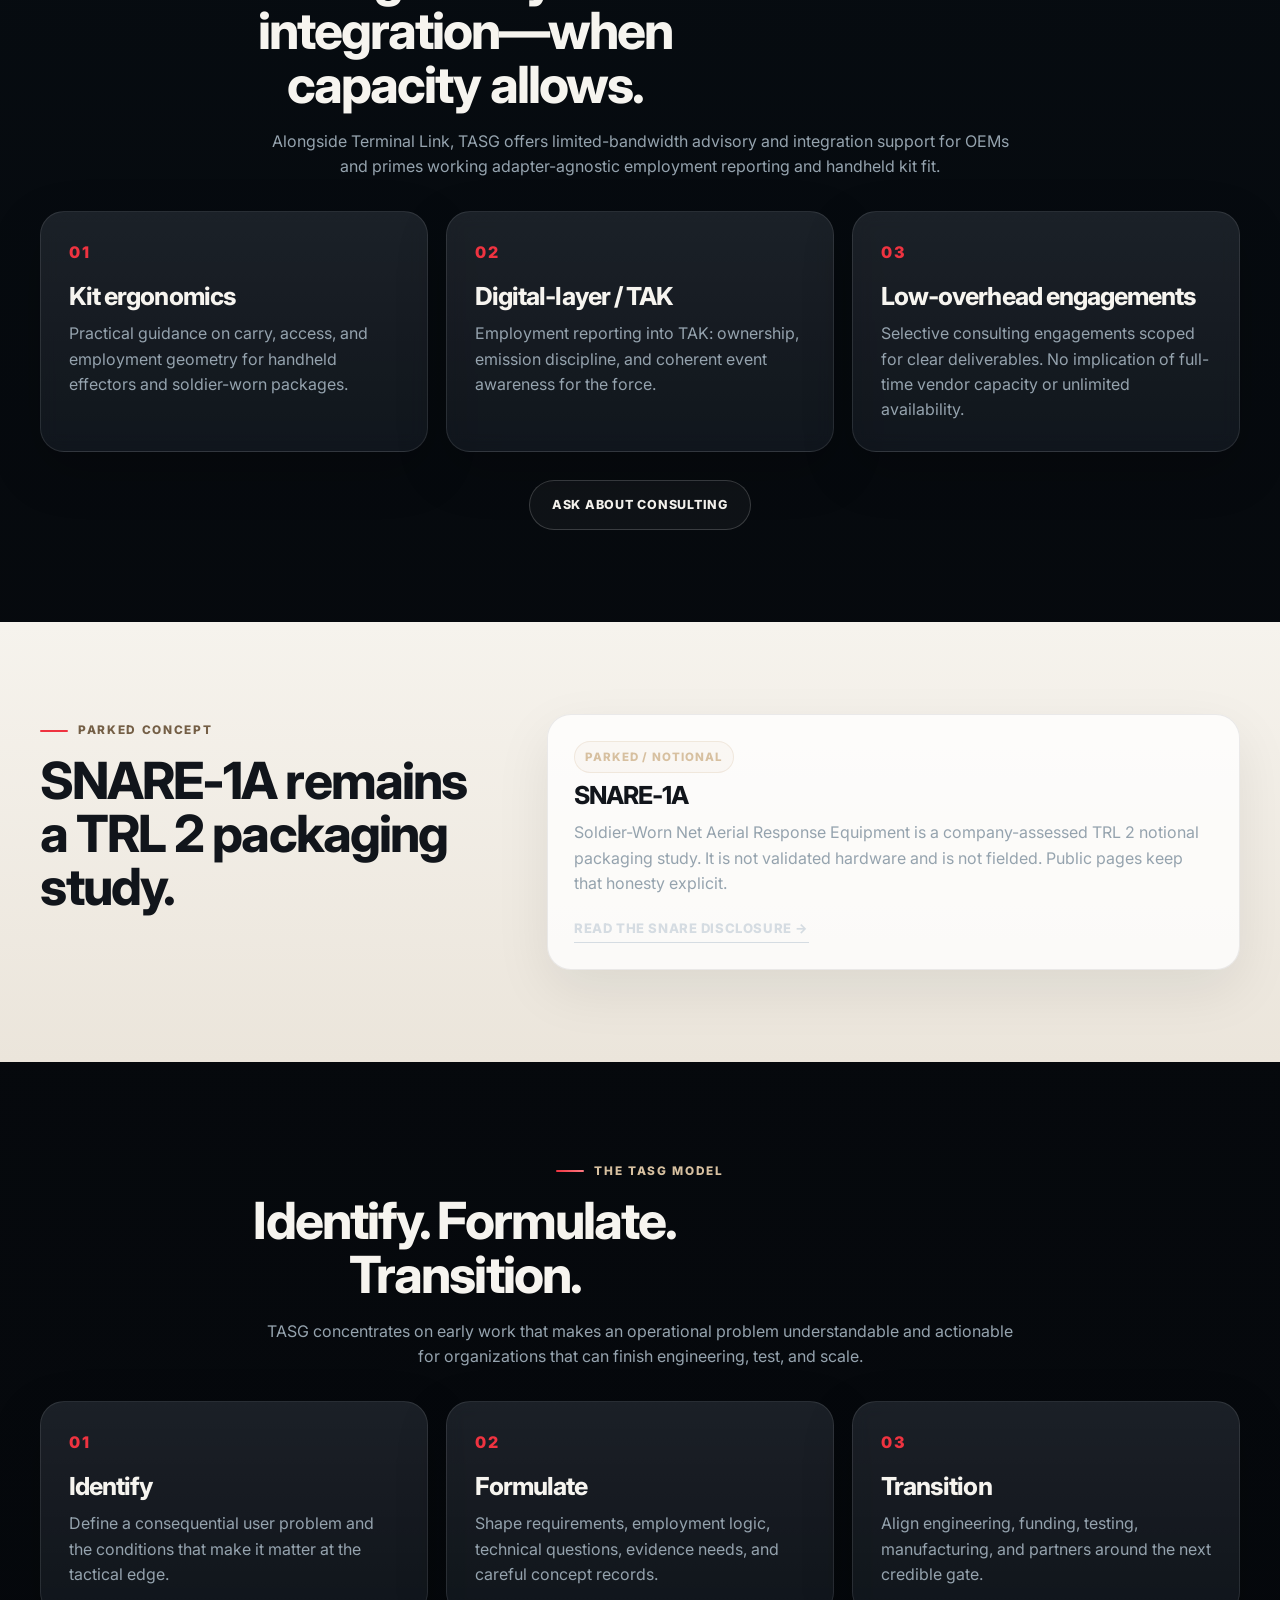
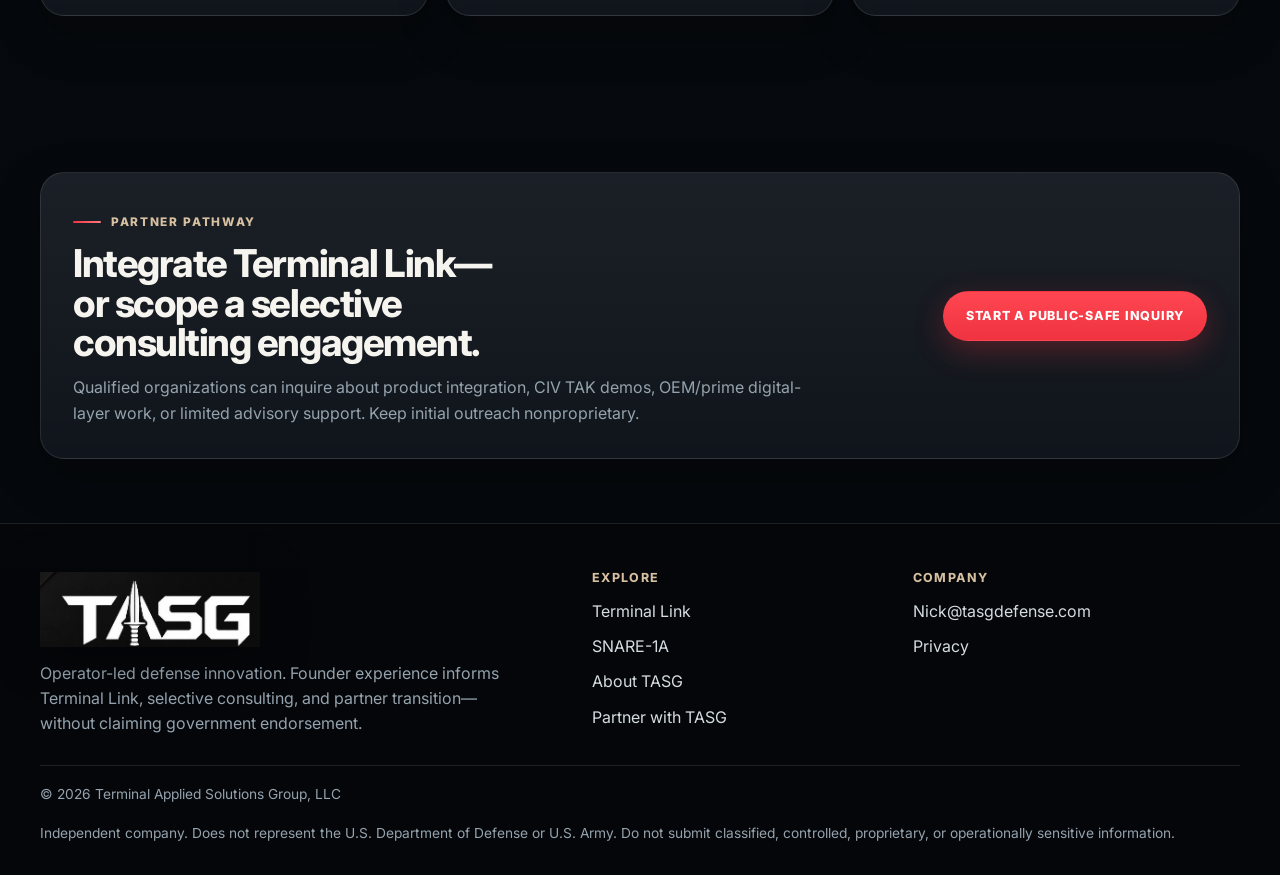
==== commit df14855e: "Fix Cloudflare link loop and add C-sUAS wording." ====
--- a/index.html
+++ b/index.html
@@ -3,12 +3,12 @@
 <head>
   <meta charset="utf-8" />
   <meta name="viewport" content="width=device-width, initial-scale=1, viewport-fit=cover" />
-  <meta name="description" content="Terminal Link turns employment into battlefield awareness—a TAK integration layer for individual effector employment reporting while keeping initiation authority local. Selective consulting for kit ergonomics and digital-layer integration." />
+  <meta name="description" content="Terminal Link turns counter-small-UAS employment into battlefield awareness—a TAK integration layer for individual C-sUAS effector reporting while keeping initiation authority local. Selective consulting for kit ergonomics and digital-layer integration." />
   <meta name="theme-color" content="#06090d" />
   <meta name="robots" content="index,follow,max-image-preview:large" />
   <link rel="canonical" href="https://tasgdefense.com/" />
   <meta property="og:title" content="TASG — Terminal Link & Operator-Led Defense Innovation" />
-  <meta property="og:description" content="Terminal Link turns employment into battlefield awareness—a TAK integration layer for individual effector employment reporting while keeping initiation authority local. Selective consulting for kit ergonomics and digital-layer integration." />
+  <meta property="og:description" content="Terminal Link turns counter-small-UAS employment into battlefield awareness—a TAK integration layer for individual C-sUAS effector reporting while keeping initiation authority local. Selective consulting for kit ergonomics and digital-layer integration." />
   <meta property="og:type" content="website" />
   <meta property="og:url" content="https://tasgdefense.com/" />
   <meta property="og:image" content="https://tasgdefense.com/tasg-social-card.jpg" />
@@ -16,13 +16,13 @@
   <meta property="og:image:height" content="630" />
   <meta name="twitter:card" content="summary_large_image" />
   <meta name="twitter:title" content="TASG — Terminal Link & Operator-Led Defense Innovation" />
-  <meta name="twitter:description" content="Terminal Link turns employment into battlefield awareness—a TAK integration layer for individual effector employment reporting while keeping initiation authority local. Selective consulting for kit ergonomics and digital-layer integration." />
+  <meta name="twitter:description" content="Terminal Link turns counter-small-UAS employment into battlefield awareness—a TAK integration layer for individual C-sUAS effector reporting while keeping initiation authority local. Selective consulting for kit ergonomics and digital-layer integration." />
   <meta name="twitter:image" content="https://tasgdefense.com/tasg-social-card.jpg" />
   <link rel="icon" type="image/png" sizes="32x32" href="/favicon-32.png" />
   <link rel="apple-touch-icon" sizes="180x180" href="/apple-touch-icon.png" />
   <link rel="manifest" href="/site.webmanifest" />
-  <link rel="stylesheet" href="/tasg-site-v4.css?v=4.9.1" />
-  <script src="/tasg-site-v4.js?v=4.9.1" defer></script>
+  <link rel="stylesheet" href="/tasg-site-v4.css?v=4.9.3" />
+  <script src="/tasg-site-v4.js?v=4.9.3" defer></script>
   <title>TASG — Terminal Link & Operator-Led Defense Innovation</title>
   <script type="application/ld+json">
   {
@@ -60,25 +60,25 @@
   <section class="hero">
     <div class="container hero-grid">
       <div class="hero-copy">
-        <p class="eyebrow">Current product focus</p>
+        <p class="eyebrow">Counter-small-UAS · Current product focus</p>
         <h1>Terminal Link turns employment into battlefield awareness.</h1>
-        <p class="hero-description">Connect individual effectors to TAK through secure employment reporting—while keeping initiation authority local to the operator.</p>
+        <p class="hero-description">A TAK integration layer for counter-small-UAS and similar handheld effectors—connecting individual employment events to the common picture while keeping initiation authority local to the operator.</p>
         <div class="hero-actions">
           <a class="button button-primary" href="/terminal-link">Explore Terminal Link</a>
           <a class="button button-secondary" href="/partner">Partner or consult</a>
         </div>
         <div class="proof-row" aria-label="Terminal Link proof points">
+          <span>Counter-small-UAS focus</span>
           <span>TAK employment reporting</span>
           <span>Local initiation only</span>
           <span>Adapter-agnostic</span>
-          <span>Assign-and-walk preferred</span>
         </div>
       </div>
       <aside class="program-panel card surface-outline" aria-label="Current TASG product" data-reveal>
         <p class="panel-label">Primary capability</p>
         <h2>Terminal Link</h2>
         <p class="program-name">TAK employment integration</p>
-        <p class="program-summary">BLE or adapter-generated employment events are validated locally and converted into structured TAK reporting. Terminal Link provides awareness, attribution, and event history without remote initiation authority.</p>
+        <p class="program-summary">Built for counter-small-UAS belt effectors and similar handheld systems. BLE or adapter-generated employment events are validated locally and converted into structured TAK reporting—awareness, attribution, and event history with local initiation only.</p>
         <dl class="status-list">
           <div><dt>Role</dt><dd>Individual effector employment reporting</dd></div>
           <div><dt>Control boundary</dt><dd>Local initiation only</dd></div>
@@ -97,7 +97,7 @@
         <h2>One claimed employment. One shared event.</h2>
       </div>
       <div class="section-copy">
-        <p class="lead">Units already carry effectors and PLI. The gap is coherent employment awareness on the common picture. Terminal Link is built as an adapter-agnostic TAK integration layer—reporting employment while keeping initiation at the device.</p>
+        <p class="lead">Units already carry counter-small-UAS effectors and PLI. The gap is coherent employment awareness on the common picture. Terminal Link is an adapter-agnostic TAK integration layer for that C-sUAS problem—reporting employment while keeping initiation at the device.</p>
         <div class="fact-grid">
           <article><span>Capability</span><strong>Employment awareness on the COP</strong></article>
           <article><span>Control boundary</span><strong>Local initiation only</strong></article>
--- a/tasg-site-v4.css
+++ b/tasg-site-v4.css
@@ -291,25 +291,6 @@
 .not-found h1{margin-top:14px;font-size:clamp(3rem,6vw,5.5rem)}
 .not-found p:not(.eyebrow){max-width:650px;margin-top:18px;color:var(--soft)}
 
-.game-shell{display:grid;grid-template-columns:minmax(0,1fr) 300px;gap:22px;align-items:start}
-.game-card{padding:16px}
-.game-stage-wrap{position:relative;overflow:hidden;border:1px solid var(--line);border-radius:18px;background:#081018}
-.game-stage-wrap:before{content:"";position:absolute;inset:0;background:url('/topography.svg') center/cover;opacity:.13}
-.game-stage-wrap canvas{position:relative;z-index:1;display:block;width:100%;height:auto;aspect-ratio:16/9;touch-action:none}
-.game-toolbar{display:flex;flex-wrap:wrap;gap:10px;margin-top:14px}
-.game-help{margin-top:12px;color:var(--muted);font-size:.9rem}
-.game-sidebar{display:grid;gap:16px}
-.sidebar-card{padding:20px}
-.score-grid{display:grid;grid-template-columns:repeat(2,minmax(0,1fr));gap:10px;margin-top:14px}
-.score-box{padding:13px;border:1px solid var(--line);border-radius:13px;background:rgba(255,255,255,.03)}
-.score-box span{display:block;color:var(--muted);font-size:.72rem;font-weight:800;letter-spacing:.08em;text-transform:uppercase}
-.score-box strong{display:block;margin-top:6px;font-size:1.35rem}
-.leaderboard{display:grid;gap:8px;margin-top:14px}
-.leaderboard-item{display:grid;grid-template-columns:24px 1fr auto;gap:10px;align-items:center;padding:10px 12px;border:1px solid var(--line);border-radius:12px;background:rgba(255,255,255,.03)}
-.leaderboard-rank{color:var(--sand);font-weight:800}
-.leaderboard-name{font-weight:700}
-.leaderboard-score{color:var(--soft)}
-
 .site-footer{padding:48px 0 30px;border-top:1px solid var(--line);background:rgba(0,0,0,.22)}
 .footer-main{display:grid;grid-template-columns:1.35fr .75fr .85fr;gap:32px;align-items:start}
 .footer-brand img{width:220px;filter:drop-shadow(0 8px 24px rgba(0,0,0,.35))}
@@ -331,14 +312,14 @@
   .desktop-nav,.header-cta{display:none}
   .menu-button{display:block;justify-self:end}
   .header-inner{grid-template-columns:1fr auto}
-  .hero-grid,.split-layout,.founder-grid,.partner-grid,.game-shell,.cta-banner,.footer-main,.pipeline-grid{grid-template-columns:1fr}
+  .hero-grid,.split-layout,.founder-grid,.partner-grid,.cta-banner,.footer-main,.pipeline-grid{grid-template-columns:1fr}
   .hero-grid{gap:28px}
   .program-panel{max-width:760px}
   .process-grid,.partner-paths{grid-template-columns:repeat(2,minmax(0,1fr))}
   .process-grid article:last-child,.partner-paths article:last-child{grid-column:1/-1}
   .section-heading h2{max-width:18ch}
   .cta-banner .button{justify-self:start}
-  .game-sidebar{grid-template-columns:repeat(2,minmax(0,1fr))}
+  
   .pipeline-grid{grid-template-columns:repeat(2,minmax(0,1fr))}
 }
 
@@ -350,14 +331,14 @@
   .brand-copy span{font-size:.68rem;white-space:normal;max-width:190px}
   .hero{padding:56px 0}
   .hero-copy h1{max-width:none;font-size:clamp(2.7rem,13vw,4rem)}
-  .hero-actions,.form-actions,.game-toolbar{display:grid}
-  .hero-actions .button,.form-actions .button,.game-toolbar .button{width:100%}
+  .hero-actions,.form-actions,
+  .hero-actions .button,.form-actions .button .button{width:100%}
   .program-panel{padding:22px}
   .status-list div{grid-template-columns:1fr;gap:5px}
   .status-list dd{text-align:left}
   .section{padding:68px 0}
   .section.compact{padding:50px 0}
-  .fact-grid,.process-grid,.partner-paths,.maturity-grid,.maturity-track,.form-grid,.game-sidebar,.pipeline-grid{grid-template-columns:1fr}
+  .fact-grid,.process-grid,.partner-paths,.maturity-grid,.maturity-track,.form-grid,.pipeline-grid{grid-template-columns:1fr}
   .process-grid article:last-child,.partner-paths article:last-child{grid-column:auto}
   .maturity-track{overflow:visible;border:0;background:transparent;gap:10px}
   .track-step{border:1px solid rgba(17,21,27,.1)!important;border-radius:13px;background:rgba(255,255,255,.5)}
@@ -372,15 +353,15 @@
   .cta-banner .button{width:100%}
   .footer-main{gap:28px}
   .footer-bottom{display:grid}
-  .game-card{padding:10px}
-  .score-grid{grid-template-columns:repeat(2,minmax(0,1fr))}
+  
+  
 }
 
 @media(max-width:390px){
   .brand-copy span{max-width:154px;font-size:.64rem}
   .button{padding-inline:15px}
   .program-panel h2{font-size:2.2rem}
-  .score-grid{grid-template-columns:1fr 1fr}
+  
 }
 
 @media(prefers-reduced-motion:reduce){
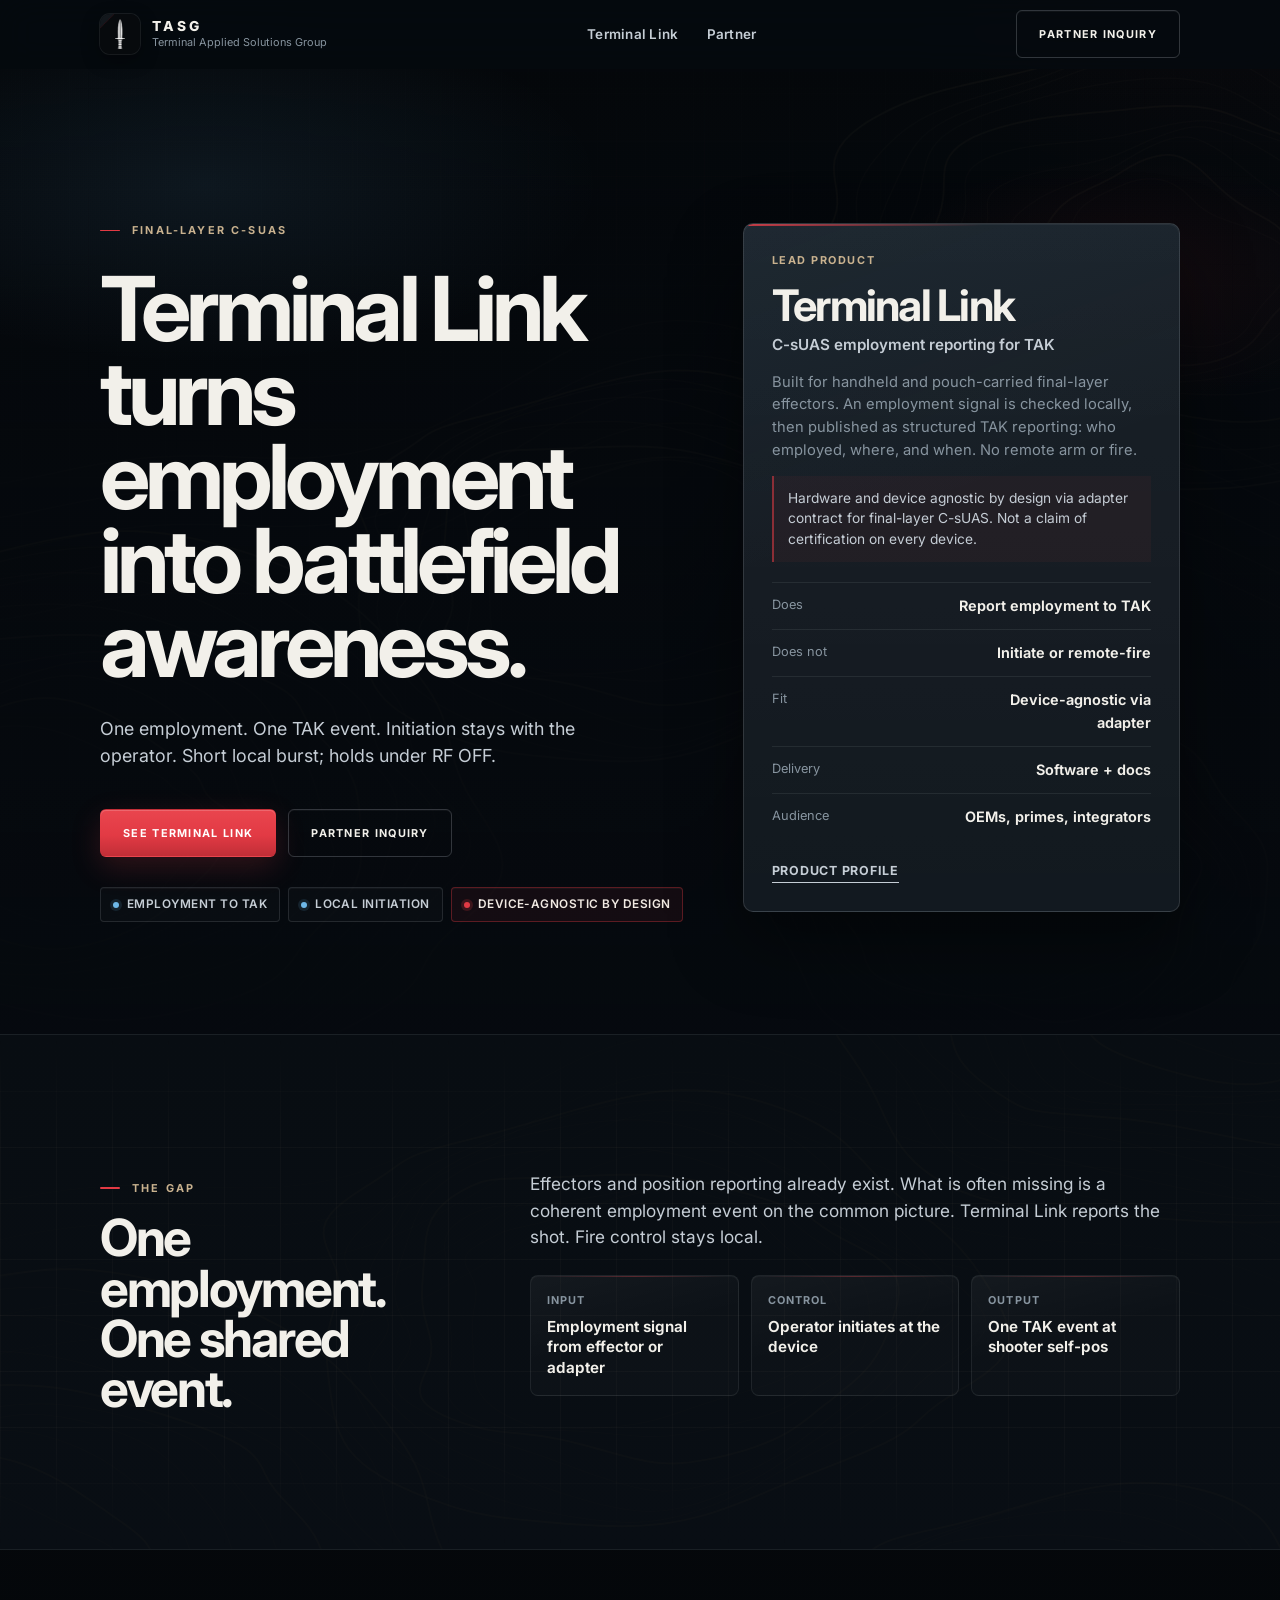
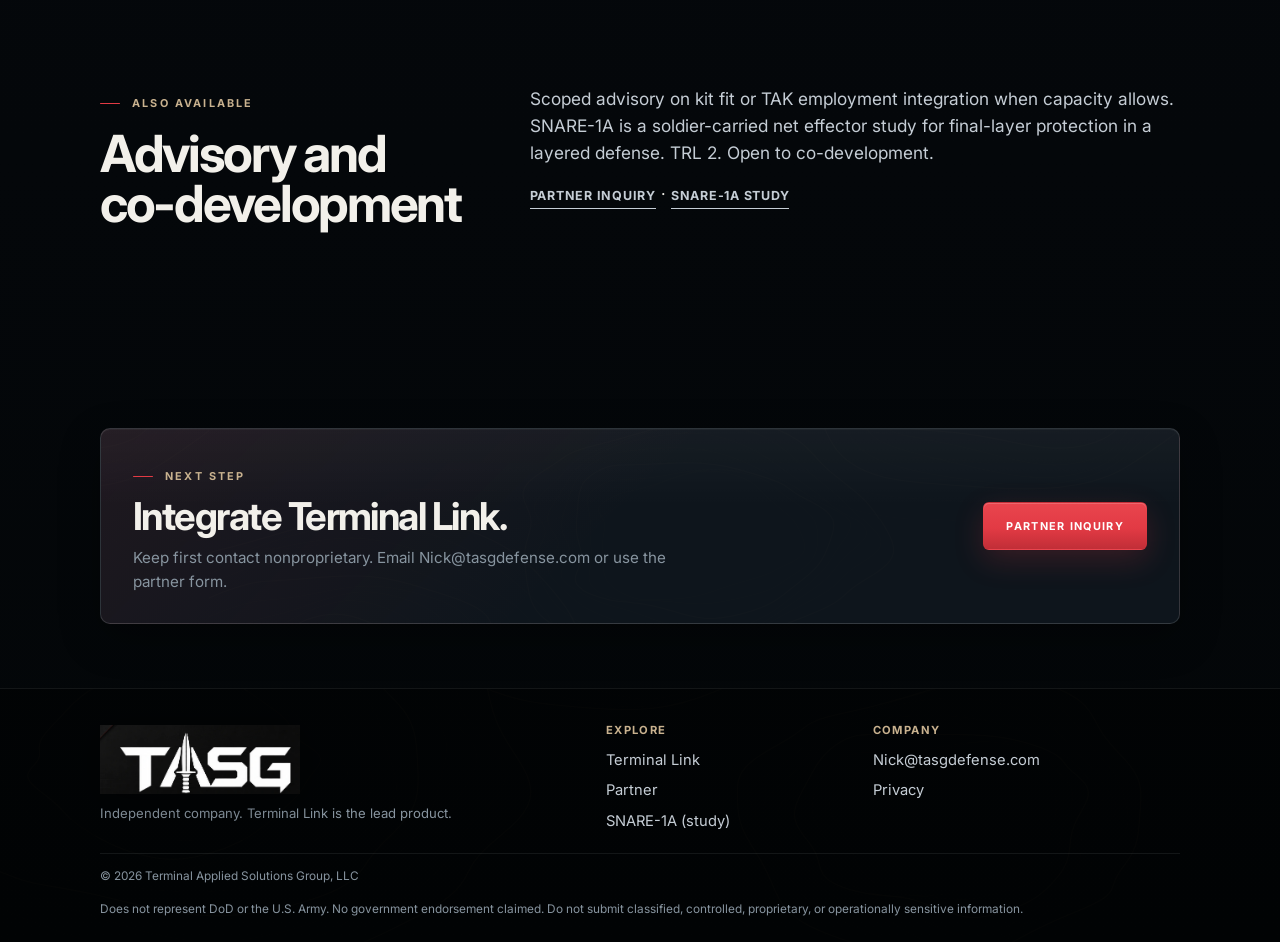
==== commit 362cc143: "Publish Anduril-craft site v4.15.1 Sparse dark premium redesign, drop About, kill belt/worn corn, so" ====
--- a/index.html
+++ b/index.html
@@ -3,27 +3,27 @@
 <head>
   <meta charset="utf-8" />
   <meta name="viewport" content="width=device-width, initial-scale=1, viewport-fit=cover" />
-  <meta name="description" content="Terminal Link turns counter-small-UAS employment into battlefield awareness—a TAK integration layer for individual C-sUAS effector reporting while keeping initiation authority local. Selective consulting for kit ergonomics and digital-layer integration." />
-  <meta name="theme-color" content="#06090d" />
+  <meta name="description" content="Terminal Link turns employment into battlefield awareness. Final-layer C-sUAS employment reporting into TAK with local initiation." />
+  <meta name="theme-color" content="#05080c" />
   <meta name="robots" content="index,follow,max-image-preview:large" />
   <link rel="canonical" href="https://tasgdefense.com/" />
-  <meta property="og:title" content="TASG — Terminal Link & Operator-Led Defense Innovation" />
-  <meta property="og:description" content="Terminal Link turns counter-small-UAS employment into battlefield awareness—a TAK integration layer for individual C-sUAS effector reporting while keeping initiation authority local. Selective consulting for kit ergonomics and digital-layer integration." />
+  <meta property="og:title" content="TASG | Terminal Link" />
+  <meta property="og:description" content="Terminal Link turns employment into battlefield awareness. Final-layer C-sUAS employment reporting into TAK with local initiation." />
   <meta property="og:type" content="website" />
   <meta property="og:url" content="https://tasgdefense.com/" />
   <meta property="og:image" content="https://tasgdefense.com/tasg-social-card.jpg" />
   <meta property="og:image:width" content="1200" />
   <meta property="og:image:height" content="630" />
   <meta name="twitter:card" content="summary_large_image" />
-  <meta name="twitter:title" content="TASG — Terminal Link & Operator-Led Defense Innovation" />
-  <meta name="twitter:description" content="Terminal Link turns counter-small-UAS employment into battlefield awareness—a TAK integration layer for individual C-sUAS effector reporting while keeping initiation authority local. Selective consulting for kit ergonomics and digital-layer integration." />
+  <meta name="twitter:title" content="TASG | Terminal Link" />
+  <meta name="twitter:description" content="Terminal Link turns employment into battlefield awareness. Final-layer C-sUAS employment reporting into TAK with local initiation." />
   <meta name="twitter:image" content="https://tasgdefense.com/tasg-social-card.jpg" />
   <link rel="icon" type="image/png" sizes="32x32" href="/favicon-32.png" />
   <link rel="apple-touch-icon" sizes="180x180" href="/apple-touch-icon.png" />
   <link rel="manifest" href="/site.webmanifest" />
-  <link rel="stylesheet" href="/tasg-site-v4.css?v=4.9.3" />
-  <script src="/tasg-site-v4.js?v=4.9.3" defer></script>
-  <title>TASG — Terminal Link & Operator-Led Defense Innovation</title>
+  <link rel="stylesheet" href="/tasg-site-v4.css?v=4.15.1-copy" />
+  <script src="/tasg-site-v4.js?v=4.15.1-copy" defer></script>
+  <title>TASG | Terminal Link</title>
   <script type="application/ld+json">
   {
     "@context": "https://schema.org",
@@ -33,7 +33,7 @@
     "url": "https://tasgdefense.com/",
     "logo": "https://tasgdefense.com/tasg-wordmark.png",
     "image": "https://tasgdefense.com/tasg-social-card.jpg",
-    "description": "Operator-led defense innovation focused on Terminal Link, disciplined capability concepts, and selective consulting.",
+    "description": "Terminal Link: final-layer C-sUAS employment reporting into TAK.",
     "foundingDate": "2026",
     "email": "Nick@tasgdefense.com"
   }
@@ -44,115 +44,86 @@
 <header class="site-header" id="siteHeader">
   <div class="header-inner">
     <a class="brand" href="/" aria-label="Terminal Applied Solutions Group home">
-      <img class="brand-mark" src="/icon-192.png" width="48" height="48" alt="" />
+      <img class="brand-mark" src="/icon-192.png" width="40" height="40" alt="" />
       <span class="brand-copy"><strong>TASG</strong><span>Terminal Applied Solutions Group</span></span>
     </a>
-    <nav class="desktop-nav" aria-label="Primary navigation"><a href="/terminal-link">Terminal Link</a><a href="/snare-1a">SNARE-1A</a><a href="/about">About</a><a href="/partner">Partner</a></nav>
+    <nav class="desktop-nav" aria-label="Primary navigation">
+      <a href="/terminal-link">Terminal Link</a>
+      <a href="/partner">Partner</a>
+    </nav>
     <a class="button button-secondary header-cta" href="/partner">Partner inquiry</a>
     <button class="menu-button" id="menuButton" type="button" aria-label="Open navigation" aria-expanded="false" aria-controls="mobileMenu"><span aria-hidden="true"></span></button>
   </div>
 </header>
 <div class="mobile-menu" id="mobileMenu" aria-hidden="true">
-  <nav class="mobile-nav" aria-label="Mobile navigation"><a href="/terminal-link">Terminal Link</a><a href="/snare-1a">SNARE-1A</a><a href="/about">About</a><a href="/partner">Partner</a></nav>
+  <nav class="mobile-nav" aria-label="Mobile navigation">
+    <a href="/terminal-link">Terminal Link</a>
+    <a href="/partner">Partner</a>
+  </nav>
   <a class="button button-primary" href="/partner">Partner inquiry</a>
 </div>
 <main id="main-content">
   <section class="hero">
     <div class="container hero-grid">
       <div class="hero-copy">
-        <p class="eyebrow">Counter-small-UAS · Current product focus</p>
+        <p class="eyebrow">Final-layer C-sUAS</p>
         <h1>Terminal Link turns employment into battlefield awareness.</h1>
-        <p class="hero-description">A TAK integration layer for counter-small-UAS and similar handheld effectors—connecting individual employment events to the common picture while keeping initiation authority local to the operator.</p>
+        <p class="hero-description">One employment. One TAK event. Initiation stays with the operator. Short local burst; holds under RF OFF.</p>
         <div class="hero-actions">
-          <a class="button button-primary" href="/terminal-link">Explore Terminal Link</a>
-          <a class="button button-secondary" href="/partner">Partner or consult</a>
+          <a class="button button-primary" href="/terminal-link">See Terminal Link</a>
+          <a class="button button-secondary" href="/partner">Partner inquiry</a>
         </div>
         <div class="proof-row" aria-label="Terminal Link proof points">
-          <span>Counter-small-UAS focus</span>
-          <span>TAK employment reporting</span>
-          <span>Local initiation only</span>
-          <span>Adapter-agnostic</span>
+          <span>Employment to TAK</span>
+          <span>Local initiation</span>
+          <span class="proof-accent" title="Agnostic by design via adapter contract. Not certified on every device.">Device-agnostic by design</span>
         </div>
       </div>
       <aside class="program-panel card surface-outline" aria-label="Current TASG product" data-reveal>
-        <p class="panel-label">Primary capability</p>
+        <p class="panel-label">Lead product</p>
         <h2>Terminal Link</h2>
-        <p class="program-name">TAK employment integration</p>
-        <p class="program-summary">Built for counter-small-UAS belt effectors and similar handheld systems. BLE or adapter-generated employment events are validated locally and converted into structured TAK reporting—awareness, attribution, and event history with local initiation only.</p>
+        <p class="program-name">C-sUAS employment reporting for TAK</p>
+        <p class="program-summary">Built for handheld and pouch-carried final-layer effectors. An employment signal is checked locally, then published as structured TAK reporting: who employed, where, and when. No remote arm or fire.</p>
+        <p class="program-agnostic">Hardware and device agnostic by design via adapter contract for final-layer C-sUAS. Not a claim of certification on every device.</p>
         <dl class="status-list">
-          <div><dt>Role</dt><dd>Individual effector employment reporting</dd></div>
-          <div><dt>Control boundary</dt><dd>Local initiation only</dd></div>
-          <div><dt>Delivery model</dt><dd>Assign-and-walk software + docs</dd></div>
-          <div><dt>Partner need</dt><dd>OEM / prime integration &amp; demos</dd></div>
+          <div><dt>Does</dt><dd>Report employment to TAK</dd></div>
+          <div><dt>Does not</dt><dd>Initiate or remote-fire</dd></div>
+          <div><dt>Fit</dt><dd>Device-agnostic via adapter</dd></div>
+          <div><dt>Delivery</dt><dd>Software + docs</dd></div>
+          <div><dt>Audience</dt><dd>OEMs, primes, integrators</dd></div>
         </dl>
-        <a class="text-link" href="/terminal-link">View public product profile →</a>
+        <a class="text-link" href="/terminal-link">Product profile</a>
       </aside>
     </div>
   </section>
 
-  <section class="section light">
+  <section class="section band">
     <div class="container split-layout" data-reveal>
       <div class="section-heading">
-        <p class="eyebrow">Why Terminal Link</p>
-        <h2>One claimed employment. One shared event.</h2>
+        <p class="eyebrow">The gap</p>
+        <h2>One employment. One shared event.</h2>
       </div>
       <div class="section-copy">
-        <p class="lead">Units already carry counter-small-UAS effectors and PLI. The gap is coherent employment awareness on the common picture. Terminal Link is an adapter-agnostic TAK integration layer for that C-sUAS problem—reporting employment while keeping initiation at the device.</p>
+        <p class="lead">Effectors and position reporting already exist. What is often missing is a coherent employment event on the common picture. Terminal Link reports the shot. Fire control stays local.</p>
         <div class="fact-grid">
-          <article><span>Capability</span><strong>Employment awareness on the COP</strong></article>
-          <article><span>Control boundary</span><strong>Local initiation only</strong></article>
-          <article><span>Delivery</span><strong>Software, docs, CIV TAK demo</strong></article>
+          <article><span>Input</span><strong>Employment signal from effector or adapter</strong></article>
+          <article><span>Control</span><strong>Operator initiates at the device</strong></article>
+          <article><span>Output</span><strong>One TAK event at shooter self-pos</strong></article>
         </div>
       </div>
     </div>
   </section>
 
   <section class="section">
-    <div class="container">
-      <div class="section-heading centered" data-reveal>
-        <p class="eyebrow">Selective consulting</p>
-        <h2>Kit ergonomics and digital-layer integration—when capacity allows.</h2>
-        <p>Alongside Terminal Link, TASG offers limited-bandwidth advisory and integration support for OEMs and primes working adapter-agnostic employment reporting and handheld kit fit.</p>
-      </div>
-      <div class="process-grid" data-reveal>
-        <article class="card process-card"><span>01</span><h3>Kit ergonomics</h3><p>Practical guidance on carry, access, and employment geometry for handheld effectors and soldier-worn packages.</p></article>
-        <article class="card process-card"><span>02</span><h3>Digital-layer / TAK</h3><p>Employment reporting into TAK: ownership, emission discipline, and coherent event awareness for the force.</p></article>
-        <article class="card process-card"><span>03</span><h3>Low-overhead engagements</h3><p>Selective consulting engagements scoped for clear deliverables. No implication of full-time vendor capacity or unlimited availability.</p></article>
-      </div>
-      <div class="hero-actions" style="justify-content:center;margin-top:28px">
-        <a class="button button-secondary" href="/partner">Ask about consulting</a>
-      </div>
-    </div>
-  </section>
-
-  <section class="section light">
     <div class="container split-layout" data-reveal>
       <div class="section-heading">
-        <p class="eyebrow">Parked concept</p>
-        <h2>SNARE-1A remains a TRL 2 packaging study.</h2>
+        <p class="eyebrow">Also available</p>
+        <h2>Advisory and co-development</h2>
       </div>
       <div class="section-copy">
-        <div class="card secondary-panel surface-outline">
-          <span class="parked-tag">Parked / notional</span>
-          <h3>SNARE-1A</h3>
-          <p>Soldier-Worn Net Aerial Response Equipment is a company-assessed TRL 2 notional packaging study. It is not validated hardware and is not fielded. Public pages keep that honesty explicit.</p>
-          <a class="text-link" href="/snare-1a">Read the SNARE disclosure →</a>
-        </div>
-      </div>
-    </div>
-  </section>
-
-  <section class="section">
-    <div class="container">
-      <div class="section-heading centered" data-reveal>
-        <p class="eyebrow">The TASG model</p>
-        <h2>Identify. Formulate. Transition.</h2>
-        <p>TASG concentrates on early work that makes an operational problem understandable and actionable for organizations that can finish engineering, test, and scale.</p>
-      </div>
-      <div class="process-grid" data-reveal>
-        <article class="card process-card"><span>01</span><h3>Identify</h3><p>Define a consequential user problem and the conditions that make it matter at the tactical edge.</p></article>
-        <article class="card process-card"><span>02</span><h3>Formulate</h3><p>Shape requirements, employment logic, technical questions, evidence needs, and careful concept records.</p></article>
-        <article class="card process-card"><span>03</span><h3>Transition</h3><p>Align engineering, funding, testing, manufacturing, and partners around the next credible gate.</p></article>
+        <p class="lead">Scoped advisory on kit fit or TAK employment integration when capacity allows.</p>
+        <p class="lead">SNARE-1A is a soldier-carried net effector study for final-layer protection in a layered defense. TRL 2. Open to co-development.</p>
+        <p><a class="text-link" href="/partner">Partner inquiry</a> · <a class="text-link" href="/snare-1a">SNARE-1A study</a></p>
       </div>
     </div>
   </section>
@@ -160,8 +131,12 @@
   <section class="section compact">
     <div class="container">
       <div class="cta-banner card" data-reveal>
-        <div><p class="eyebrow">Partner pathway</p><h2>Integrate Terminal Link—or scope a selective consulting engagement.</h2><p>Qualified organizations can inquire about product integration, CIV TAK demos, OEM/prime digital-layer work, or limited advisory support. Keep initial outreach nonproprietary.</p></div>
-        <a class="button button-primary" href="/partner">Start a public-safe inquiry</a>
+        <div>
+          <p class="eyebrow">Next step</p>
+          <h2>Integrate Terminal Link.</h2>
+          <p>Keep first contact nonproprietary. Email Nick@tasgdefense.com or use the partner form.</p>
+        </div>
+        <a class="button button-primary" href="/partner">Partner inquiry</a>
       </div>
     </div>
   </section>
@@ -169,17 +144,19 @@
 <footer class="site-footer">
   <div class="container footer-main">
     <div class="footer-brand">
-      <picture><source srcset="/tasg-wordmark.webp" type="image/webp" /><img src="/tasg-wordmark.png" width="220" height="75" loading="lazy" alt="Terminal Applied Solutions Group" /></picture>
-      <p>Operator-led defense innovation. Founder experience informs Terminal Link, selective consulting, and partner transition—without claiming government endorsement.</p>
+      <picture>
+        <source srcset="/tasg-wordmark.webp" type="image/webp" />
+        <img src="/tasg-wordmark.png" width="200" height="68" loading="lazy" alt="Terminal Applied Solutions Group" />
+      </picture>
+      <p>Independent company. Terminal Link is the lead product.</p>
     </div>
     <div class="footer-column">
       <h2>Explore</h2>
       <nav aria-label="Footer site navigation">
         <a href="/terminal-link">Terminal Link</a>
-        <a href="/snare-1a">SNARE-1A</a>
-        <a href="/about">About TASG</a>
-        <a href="/partner">Partner with TASG</a>
-</nav>
+        <a href="/partner">Partner</a>
+        <a href="/snare-1a">SNARE-1A (study)</a>
+      </nav>
     </div>
     <div class="footer-column">
       <h2>Company</h2>
@@ -190,9 +167,9 @@
     </div>
   </div>
   <div class="container footer-bottom">
-    <span>© <span data-current-year></span> Terminal Applied Solutions Group, LLC</span>
-    <span>Independent company. Does not represent the U.S. Department of Defense or U.S. Army. Do not submit classified, controlled, proprietary, or operationally sensitive information.</span>
+    <span>&copy; <span data-current-year></span> Terminal Applied Solutions Group, LLC</span>
+    <span>Does not represent DoD or the U.S. Army. No government endorsement claimed. Do not submit classified, controlled, proprietary, or operationally sensitive information.</span>
   </div>
 </footer>
 </body>
-</html>+</html>
--- a/tasg-site-v4.css
+++ b/tasg-site-v4.css
@@ -1,371 +1,1324 @@
 @import url("https://fonts.googleapis.com/css2?family=Inter:wght@400;500;600;700;800&display=swap");
 
 :root {
-  --bg:#06090d;
-  --bg-2:#0a1017;
-  --panel:#0f1720;
-  --panel-2:#14202b;
-  --line:rgba(255,255,255,.10);
-  --line-strong:rgba(255,255,255,.18);
-  --text:#f6f4ef;
-  --soft:#d5dce2;
-  --muted:#95a3ae;
-  --sand:#d7c0a0;
-  --red:#ef3340;
-  --red-glow:rgba(239,51,64,.28);
-  --blue:#5bbdff;
-  --blue-glow:rgba(91,189,255,.18);
-  --dark:#11151b;
-  --light:#f3efe8;
-  --max:1200px;
-  --radius:24px;
-  --radius-sm:16px;
-  --header-h:78px;
-  --shadow:0 28px 80px rgba(0,0,0,.34);
-  --shadow-soft:0 18px 50px rgba(0,0,0,.22);
-  --font:Inter,ui-sans-serif,system-ui,-apple-system,BlinkMacSystemFont,"Segoe UI",sans-serif;
-  --ease:cubic-bezier(.22,.61,.36,1);
-}
-
-*{box-sizing:border-box}
-html{scroll-behavior:smooth;background:var(--bg)}
-body{
-  margin:0;min-width:320px;color:var(--text);
+  --bg: #05080c;
+  --bg-elevated: #0a1016;
+  --bg-band: #080d12;
+  --panel: #0e151c;
+  --panel-lift: #121a22;
+  --line: rgba(230, 236, 242, 0.08);
+  --line-strong: rgba(230, 236, 242, 0.14);
+  --text: #f2f0ea;
+  --soft: #c5cdd5;
+  --muted: #87949f;
+  --sand: #c9b28f;
+  --sand-dim: rgba(201, 178, 143, 0.12);
+  --red: #e23a44;
+  --red-deep: #c12e37;
+  --red-glow: rgba(226, 58, 68, 0.2);
+  --signal: #6eb8e8;
+  --signal-glow: rgba(110, 184, 232, 0.12);
+  --max: 1080px;
+  --radius: 10px;
+  --radius-sm: 8px;
+  --header-h: 68px;
+  --shadow: 0 28px 72px rgba(0, 0, 0, 0.45);
+  --shadow-soft: 0 14px 40px rgba(0, 0, 0, 0.32);
+  --font: Inter, ui-sans-serif, system-ui, -apple-system, BlinkMacSystemFont, "Segoe UI", sans-serif;
+  --ease: cubic-bezier(0.22, 0.61, 0.36, 1);
+  --space-section: clamp(5.5rem, 11vw, 8.5rem);
+}
+
+* { box-sizing: border-box; }
+html { scroll-behavior: smooth; background: var(--bg); }
+body {
+  margin: 0;
+  min-width: 320px;
+  color: var(--text);
   background:
-    radial-gradient(1200px 520px at 12% -10%, rgba(91,189,255,.10), transparent 55%),
-    radial-gradient(900px 480px at 88% 0%, rgba(239,51,64,.08), transparent 50%),
-    linear-gradient(180deg,#071017 0%, #06090d 58%, #05080c 100%);
-  font-family:var(--font);line-height:1.58;
-  -webkit-font-smoothing:antialiased;text-rendering:optimizeLegibility;
-}
-body.nav-open{overflow:hidden}
-a{color:inherit;text-decoration:none}
-img{display:block;max-width:100%}
-button,input,select,textarea{font:inherit}
-button{cursor:pointer}
-h1,h2,h3,p{margin:0}
-h1,h2,h3{line-height:1.04;letter-spacing:-.038em;font-weight:750}
-::selection{background:var(--red);color:#fff}
-
-.skip-link{position:fixed;left:12px;top:12px;z-index:500;padding:10px 14px;border-radius:999px;background:#fff;color:#000;transform:translateY(-180%)}.skip-link:focus{transform:none}
-.container,.page-hero-inner,.legal-shell{width:min(calc(100% - 44px),var(--max));margin-inline:auto}
-.narrow-stack{width:min(100%,900px);margin-inline:auto}
-.top-gap{margin-top:32px}
-
-.eyebrow{display:inline-flex;align-items:center;gap:10px;color:var(--sand);font-size:.74rem;font-weight:800;letter-spacing:.14em;text-transform:uppercase}
-.eyebrow:before{content:"";width:28px;height:2px;border-radius:10px;background:linear-gradient(90deg,var(--red),#ff7a82)}
-
-.card{
-  border:1px solid var(--line);border-radius:var(--radius);
+    radial-gradient(900px 420px at 8% -8%, rgba(110, 184, 232, 0.035), transparent 60%),
+    radial-gradient(640px 360px at 96% 0%, rgba(226, 58, 68, 0.028), transparent 55%),
+    linear-gradient(180deg, #04070a 0%, var(--bg) 38%, #030608 100%);
+  font-family: var(--font);
+  font-size: 1.02rem;
+  line-height: 1.55;
+  -webkit-font-smoothing: antialiased;
+  text-rendering: optimizeLegibility;
+}
+body:before {
+  content: "";
+  position: fixed;
+  inset: 0;
+  z-index: 0;
+  pointer-events: none;
+  opacity: 0.028;
+  background-image:
+    linear-gradient(rgba(201, 178, 143, 0.5) 1px, transparent 1px),
+    linear-gradient(90deg, rgba(201, 178, 143, 0.5) 1px, transparent 1px);
+  background-size: 88px 88px;
+  mask-image: radial-gradient(ellipse 75% 60% at 50% 25%, #000 15%, transparent 80%);
+  -webkit-mask-image: radial-gradient(ellipse 75% 60% at 50% 25%, #000 15%, transparent 80%);
+}
+body.nav-open { overflow: hidden; }
+.site-header,
+.mobile-menu,
+main,
+.site-footer { position: relative; z-index: 1; }
+.site-header { z-index: 200; }
+.mobile-menu { z-index: 190; }
+a { color: inherit; text-decoration: none; }
+img { display: block; max-width: 100%; height: auto; }
+button, input, select, textarea { font: inherit; }
+button { cursor: pointer; }
+h1, h2, h3, p { margin: 0; }
+h1, h2, h3 {
+  line-height: 1.02;
+  letter-spacing: -0.04em;
+  font-weight: 700;
+}
+::selection { background: var(--red); color: #fff; }
+
+.skip-link {
+  position: fixed; left: 12px; top: 12px; z-index: 500;
+  padding: 10px 14px; border-radius: 999px;
+  background: #fff; color: #000;
+  transform: translateY(-180%);
+}
+.skip-link:focus { transform: none; }
+
+.container,
+.page-hero-inner,
+.legal-shell {
+  width: min(calc(100% - 48px), var(--max));
+  margin-inline: auto;
+}
+.narrow-stack { width: min(100%, 720px); margin-inline: auto; }
+
+.eyebrow {
+  display: inline-flex;
+  align-items: center;
+  gap: 12px;
+  color: var(--sand);
+  font-size: 0.68rem;
+  font-weight: 700;
+  letter-spacing: 0.2em;
+  text-transform: uppercase;
+}
+.eyebrow:before {
+  content: "";
+  width: 20px;
+  height: 1.5px;
+  border-radius: 2px;
+  background: var(--red);
+}
+
+.card {
+  border: 1px solid rgba(230, 236, 242, 0.1);
+  border-radius: var(--radius);
   background:
-    linear-gradient(180deg,rgba(255,255,255,.07),rgba(255,255,255,.025)),
-    rgba(15,23,32,.55);
-  box-shadow:var(--shadow-soft);
-  backdrop-filter:blur(10px);
-}
-.surface-outline{position:relative}
-.surface-outline:after{content:"";position:absolute;inset:0;border-radius:inherit;box-shadow:inset 0 1px rgba(255,255,255,.06), inset 0 0 0 1px rgba(255,255,255,.02);pointer-events:none}
-
-.button{
-  display:inline-flex;min-height:50px;align-items:center;justify-content:center;
-  padding:0 22px;border:1px solid transparent;border-radius:999px;
-  font-size:.78rem;font-weight:800;letter-spacing:.06em;text-transform:uppercase;
-  transition:transform .2s var(--ease),background .2s ease,border-color .2s ease,box-shadow .2s ease;
-}
-.button:hover{transform:translateY(-2px)}
-.button:focus-visible,a:focus-visible,input:focus-visible,select:focus-visible,textarea:focus-visible{outline:3px solid rgba(91,189,255,.72);outline-offset:3px}
-.button-primary{background:linear-gradient(180deg,#ff4651,var(--red));color:#fff;box-shadow:0 10px 30px var(--red-glow)}
-.button-primary:hover{background:linear-gradient(180deg,#ff5a64,#f03b47);box-shadow:0 14px 36px rgba(239,51,64,.38)}
-.button-secondary{border-color:var(--line-strong);background:rgba(255,255,255,.04);color:var(--text)}
-.button-secondary:hover{border-color:rgba(255,255,255,.28);background:rgba(255,255,255,.07)}
-.button-dark{background:var(--dark);color:#fff}
-.text-link{display:inline-flex;margin-top:22px;border-bottom:1px solid currentColor;padding-bottom:3px;color:var(--soft);font-size:.82rem;font-weight:800;letter-spacing:.045em;text-transform:uppercase;transition:color .18s ease}
-.text-link:hover{color:#fff}
-
-.site-header{
-  position:sticky;top:0;z-index:200;border-bottom:1px solid transparent;
-  background:rgba(6,9,13,.72);backdrop-filter:blur(18px) saturate(1.2);
-  transition:border-color .25s ease, background .25s ease, box-shadow .25s ease;
-}
-.site-header.scrolled{border-color:var(--line);background:rgba(6,9,13,.92);box-shadow:0 10px 40px rgba(0,0,0,.28)}
-.header-inner{width:min(calc(100% - 44px),var(--max));min-height:var(--header-h);margin:auto;display:grid;grid-template-columns:auto 1fr auto;align-items:center;gap:24px}
-.brand{display:flex;align-items:center;gap:12px;min-width:0}
-.brand-mark{width:46px;height:46px;border-radius:12px;flex:0 0 auto;box-shadow:0 0 0 1px rgba(255,255,255,.08),0 8px 24px rgba(0,0,0,.35)}
-.brand-copy{display:grid;min-width:0;line-height:1.08}
-.brand-copy strong{font-size:.92rem;letter-spacing:.16em}
-.brand-copy span{margin-top:4px;color:var(--soft);font-size:.74rem;white-space:nowrap;opacity:.92}
-.desktop-nav{display:flex;justify-content:center;gap:8px;flex-wrap:wrap}
-.desktop-nav a{
-  position:relative;padding:10px 12px;border-radius:999px;color:var(--soft);font-size:.92rem;font-weight:650;
-  transition:color .18s ease, background .18s ease;
-}
-.desktop-nav a:hover,.desktop-nav a[aria-current="page"],.mobile-nav a[aria-current="page"]{color:#fff}
-.desktop-nav a[aria-current="page"]{background:rgba(255,255,255,.06)}
-.header-cta{justify-self:end}
-.menu-button{display:none;position:relative;width:46px;height:46px;border:1px solid var(--line);border-radius:14px;background:rgba(255,255,255,.04);color:#fff;transition:border-color .18s ease, background .18s ease}
-.menu-button:hover{border-color:var(--line-strong);background:rgba(255,255,255,.07)}
-.menu-button span,.menu-button span:before,.menu-button span:after{position:absolute;left:13px;top:22px;width:18px;height:2px;border-radius:9px;background:currentColor;content:"";transition:.22s var(--ease)}
-.menu-button span:before{left:0;top:-6px}.menu-button span:after{left:0;top:6px}
-.menu-button[aria-expanded="true"] span{background:transparent}
-.menu-button[aria-expanded="true"] span:before{top:0;transform:rotate(45deg)}
-.menu-button[aria-expanded="true"] span:after{top:0;transform:rotate(-45deg)}
-.mobile-menu{
-  display:none;position:fixed;top:var(--header-h);left:0;right:0;z-index:190;
-  padding:18px 20px 24px;border-bottom:1px solid var(--line);
-  background:rgba(6,9,13,.97);backdrop-filter:blur(18px);
-  transform:translateY(-6px);opacity:0;transition:opacity .2s ease, transform .2s var(--ease);
-}
-.mobile-menu.open{display:block;opacity:1;transform:none}
-.mobile-nav{display:grid;gap:4px;margin-bottom:16px}
-.mobile-nav a{padding:14px 10px;border-radius:14px;color:var(--soft);font-weight:650}
-.mobile-nav a:hover,.mobile-nav a[aria-current="page"]{background:rgba(255,255,255,.05);color:#fff}
-
-.hero{position:relative;overflow:hidden;padding:88px 0 78px}
-.hero:before,.page-hero:before,.not-found:before{
-  content:"";position:absolute;inset:0;background:url('/topography.svg') center/cover;opacity:.12;
-  animation:topo 36s ease-in-out infinite alternate;
-}
-.hero:after,.page-hero:after,.not-found:after{
-  content:"";position:absolute;inset:0;
+    linear-gradient(165deg, rgba(255, 255, 255, 0.055), transparent 42%),
+    var(--panel);
+  box-shadow:
+    var(--shadow-soft),
+    inset 0 1px rgba(255, 255, 255, 0.045);
+}
+.surface-outline { position: relative; }
+.surface-outline:after {
+  content: "";
+  position: absolute;
+  inset: 0;
+  border-radius: inherit;
+  box-shadow: inset 0 1px rgba(255, 255, 255, 0.05);
+  pointer-events: none;
+}
+
+.button {
+  display: inline-flex;
+  min-height: 48px;
+  align-items: center;
+  justify-content: center;
+  padding: 0 22px;
+  border: 1px solid transparent;
+  border-radius: 6px;
+  font-size: 0.68rem;
+  font-weight: 700;
+  letter-spacing: 0.12em;
+  text-transform: uppercase;
+  transition: transform 0.18s var(--ease), background 0.18s ease, border-color 0.18s ease, box-shadow 0.18s ease;
+}
+.button:hover { transform: translateY(-1px); }
+.button:active { transform: translateY(0); }
+.button:focus-visible,
+a:focus-visible,
+input:focus-visible,
+select:focus-visible,
+textarea:focus-visible {
+  outline: 2px solid rgba(110, 184, 232, 0.7);
+  outline-offset: 3px;
+}
+.button-primary {
+  background: linear-gradient(180deg, #e9454e 0%, var(--red) 55%, var(--red-deep) 100%);
+  color: #fff;
+  box-shadow: 0 10px 30px var(--red-glow), inset 0 1px rgba(255, 255, 255, 0.18);
+}
+.button-primary:hover {
+  background: linear-gradient(180deg, #f0525a 0%, #ef4650 55%, #d4343d 100%);
+  box-shadow: 0 14px 34px rgba(226, 58, 68, 0.34), inset 0 1px rgba(255, 255, 255, 0.2);
+}
+.button-secondary {
+  border-color: rgba(230, 236, 242, 0.2);
+  background: transparent;
+  color: var(--text);
+  box-shadow: inset 0 1px rgba(255, 255, 255, 0.04);
+}
+.button-secondary:hover {
+  border-color: rgba(255, 255, 255, 0.3);
+  background: rgba(255, 255, 255, 0.07);
+}
+.button-dark { background: #1a222c; color: #fff; border-color: var(--line); }
+.text-link {
+  display: inline-flex;
+  margin-top: 20px;
+  border-bottom: 1px solid currentColor;
+  padding-bottom: 2px;
+  color: var(--soft);
+  font-size: 0.78rem;
+  font-weight: 700;
+  letter-spacing: 0.06em;
+  text-transform: uppercase;
+  transition: color 0.18s ease;
+}
+.text-link:hover { color: #fff; }
+
+/* Header */
+.site-header {
+  position: sticky;
+  top: 0;
+  z-index: 200;
+  border-bottom: 1px solid transparent;
+  background: rgba(6, 10, 15, 0.82);
+  backdrop-filter: blur(18px) saturate(1.2);
+  transition: border-color 0.25s ease, background 0.25s ease, box-shadow 0.25s ease;
+}
+.site-header.scrolled {
+  border-color: var(--line);
+  background: rgba(7, 11, 16, 0.94);
+  box-shadow: 0 8px 32px rgba(0, 0, 0, 0.3);
+}
+.header-inner {
+  width: min(calc(100% - 48px), var(--max));
+  min-height: var(--header-h);
+  margin: auto;
+  display: grid;
+  grid-template-columns: auto 1fr auto;
+  align-items: center;
+  gap: 20px;
+}
+.brand { display: flex; align-items: center; gap: 12px; min-width: 0; }
+.brand-mark {
+  width: 40px;
+  height: 40px;
+  border-radius: 10px;
+  flex: 0 0 auto;
+  box-shadow: 0 0 0 1px rgba(255, 255, 255, 0.08), 0 6px 18px rgba(0, 0, 0, 0.35);
+}
+.brand-copy { display: grid; min-width: 0; line-height: 1.1; }
+.brand-copy strong { font-size: 0.86rem; letter-spacing: 0.22em; font-weight: 800; }
+.brand-copy span {
+  margin-top: 3px;
+  color: var(--muted);
+  font-size: 0.68rem;
+  white-space: nowrap;
+}
+.desktop-nav { display: flex; justify-content: center; gap: 4px; flex-wrap: wrap; }
+.desktop-nav a {
+  padding: 8px 12px;
+  border-radius: 4px;
+  color: var(--soft);
+  font-size: 0.84rem;
+  font-weight: 600;
+  letter-spacing: 0.02em;
+  transition: color 0.18s ease, background 0.18s ease;
+}
+.desktop-nav a:hover,
+.desktop-nav a[aria-current="page"],
+.mobile-nav a[aria-current="page"] { color: #fff; }
+.desktop-nav a[aria-current="page"] { background: rgba(255, 255, 255, 0.05); }
+.header-cta { justify-self: end; }
+.menu-button {
+  display: none;
+  position: relative;
+  width: 44px;
+  height: 44px;
+  border: 1px solid var(--line);
+  border-radius: 12px;
+  background: rgba(255, 255, 255, 0.03);
+  color: #fff;
+}
+.menu-button:hover { border-color: var(--line-strong); background: rgba(255, 255, 255, 0.06); }
+.menu-button span,
+.menu-button span:before,
+.menu-button span:after {
+  position: absolute;
+  left: 12px;
+  top: 21px;
+  width: 18px;
+  height: 1.5px;
+  border-radius: 2px;
+  background: currentColor;
+  content: "";
+  transition: 0.22s var(--ease);
+}
+.menu-button span:before { left: 0; top: -6px; }
+.menu-button span:after { left: 0; top: 6px; }
+.menu-button[aria-expanded="true"] span { background: transparent; }
+.menu-button[aria-expanded="true"] span:before { top: 0; transform: rotate(45deg); }
+.menu-button[aria-expanded="true"] span:after { top: 0; transform: rotate(-45deg); }
+.mobile-menu {
+  display: none;
+  position: fixed;
+  top: var(--header-h);
+  left: 0;
+  right: 0;
+  z-index: 190;
+  padding: 16px 20px 22px;
+  border-bottom: 1px solid var(--line);
+  background: rgba(7, 11, 16, 0.98);
+  backdrop-filter: blur(16px);
+  transform: translateY(-4px);
+  opacity: 0;
+  transition: opacity 0.2s ease, transform 0.2s var(--ease);
+}
+.mobile-menu.open { display: block; opacity: 1; transform: none; }
+.mobile-nav { display: grid; gap: 2px; margin-bottom: 14px; }
+.mobile-nav a {
+  padding: 14px 12px;
+  border-radius: 12px;
+  color: var(--soft);
+  font-weight: 600;
+}
+.mobile-nav a:hover,
+.mobile-nav a[aria-current="page"] {
+  background: rgba(255, 255, 255, 0.04);
+  color: #fff;
+}
+
+/* Hero */
+.hero {
+  position: relative;
+  overflow: hidden;
+  padding: clamp(5.5rem, 12vw, 9rem) 0 clamp(4.5rem, 9vw, 7rem);
+}
+.hero:before,
+.page-hero:before,
+.not-found:before {
+  content: "";
+  position: absolute;
+  inset: -2%;
   background:
-    radial-gradient(680px 280px at 20% 20%, rgba(91,189,255,.12), transparent 60%),
-    linear-gradient(180deg,rgba(6,9,13,.08),rgba(6,9,13,.72));
-  pointer-events:none;
-}
-.hero-grid{position:relative;z-index:1;display:grid;grid-template-columns:minmax(0,1.15fr) minmax(340px,.85fr);gap:48px;align-items:center}
-.hero-copy h1{max-width:14ch;margin-top:18px;font-size:clamp(3.05rem,6.2vw,5.55rem)}
-.hero-description{max-width:720px;margin-top:24px;color:var(--soft);font-size:clamp(1.06rem,1.45vw,1.24rem)}
-.hero-actions{display:flex;flex-wrap:wrap;gap:12px;margin-top:30px}
-.proof-row{display:flex;flex-wrap:wrap;gap:10px;margin-top:28px}
-.proof-row span{
-  display:inline-flex;align-items:center;gap:8px;padding:8px 12px;border:1px solid var(--line);
-  border-radius:999px;background:rgba(255,255,255,.035);color:var(--soft);font-size:.84rem;font-weight:650;
-}
-.proof-row span:before{content:"";width:7px;height:7px;border-radius:50%;background:var(--blue);box-shadow:0 0 0 4px var(--blue-glow)}
-
-.program-panel{
-  padding:28px;border:1px solid rgba(255,255,255,.12);
+    url("/topography.svg") center / cover,
+    repeating-linear-gradient(
+      0deg,
+      transparent 0,
+      transparent 47px,
+      rgba(201, 178, 143, 0.035) 47px,
+      rgba(201, 178, 143, 0.035) 48px
+    ),
+    repeating-linear-gradient(
+      90deg,
+      transparent 0,
+      transparent 47px,
+      rgba(201, 178, 143, 0.03) 47px,
+      rgba(201, 178, 143, 0.03) 48px
+    );
+  opacity: 0.11;
+  animation: topo 64s ease-in-out infinite alternate;
+  mix-blend-mode: screen;
+}
+.hero:after,
+.page-hero:after,
+.not-found:after {
+  content: "";
+  position: absolute;
+  inset: 0;
   background:
-    linear-gradient(165deg, rgba(91,189,255,.08), transparent 42%),
-    linear-gradient(180deg,rgba(255,255,255,.07),rgba(255,255,255,.02));
-  box-shadow:var(--shadow);
-}
-.panel-label{color:var(--sand);font-size:.72rem;font-weight:800;letter-spacing:.13em;text-transform:uppercase}
-.program-panel h2{margin-top:14px;font-size:clamp(2.2rem,3.8vw,3.4rem)}
-.program-name{margin-top:8px;color:var(--soft);font-weight:700}
-.program-summary{margin-top:16px;color:var(--muted);font-size:.98rem}
-.status-list{display:grid;gap:0;margin:22px 0 0}
-.status-list div{display:grid;grid-template-columns:1fr 1.2fr;gap:16px;padding:14px 0;border-top:1px solid var(--line)}
-.status-list dt{color:var(--muted);font-size:.84rem}
-.status-list dd{margin:0;font-weight:700;text-align:right;color:var(--text)}
-
-.section{padding:92px 0}
-.section.compact{padding:64px 0}
-.section.light{background:linear-gradient(180deg,#f6f3ed,#ebe5db);color:#11151b}
-.section.light .eyebrow{color:#745f46}
-.section.light .eyebrow:before{background:var(--red)}
-.section.light .card{border-color:rgba(17,21,27,.08);background:rgba(255,255,255,.78);box-shadow:0 20px 55px rgba(17,21,27,.08);backdrop-filter:none}
-
-.split-layout{display:grid;grid-template-columns:minmax(0,.78fr) minmax(0,1.22fr);gap:64px;align-items:start}
-.section-heading h2{max-width:15ch;margin-top:14px;font-size:clamp(2.25rem,4vw,4rem)}
-.section-heading>p:last-child{max-width:760px;margin:18px auto 0;color:var(--muted)}
-.section-heading.centered{text-align:center;max-width:860px;margin:auto}
-.section-heading.centered .eyebrow{justify-content:center}
-.section-copy .lead{color:inherit;font-size:clamp(1.06rem,1.5vw,1.26rem);line-height:1.55}
-
-.fact-grid{display:grid;grid-template-columns:repeat(3,minmax(0,1fr));gap:14px;margin-top:28px}
-.fact-grid article{padding:18px;border:1px solid rgba(17,21,27,.10);border-radius:var(--radius-sm);background:rgba(255,255,255,.5);transition:transform .2s var(--ease), box-shadow .2s ease}
-.section:not(.light) .fact-grid article{border-color:var(--line);background:rgba(255,255,255,.035)}
-.fact-grid article:hover{transform:translateY(-2px)}
-.fact-grid span{display:block;color:#6e6256;font-size:.72rem;font-weight:800;letter-spacing:.08em;text-transform:uppercase}
-.section:not(.light) .fact-grid span{color:var(--muted)}
-.fact-grid strong{display:block;margin-top:8px;line-height:1.3;font-size:1.02rem}
-
-.process-grid{display:grid;grid-template-columns:repeat(3,minmax(0,1fr));gap:18px;margin-top:32px}
-.process-card{padding:28px;transition:transform .2s var(--ease), border-color .2s ease}
-.process-card:hover{transform:translateY(-3px);border-color:rgba(255,255,255,.18)}
-.process-card>span,.partner-card>span{color:var(--red);font-weight:850;letter-spacing:.1em}
-.process-card h3{margin-top:18px;font-size:1.55rem}
-.process-card p{margin-top:12px;color:var(--muted)}
-.section.light .process-card p{color:#5b6570}
-
-.pipeline-grid{display:grid;grid-template-columns:repeat(5,minmax(0,1fr));gap:12px;margin-top:28px}
-.pipeline-step{padding:18px;border:1px solid var(--line);border-radius:var(--radius-sm);background:rgba(255,255,255,.03)}
-.pipeline-step span{display:block;color:var(--sand);font-size:.7rem;font-weight:850;letter-spacing:.1em;text-transform:uppercase}
-.pipeline-step strong{display:block;margin-top:10px;font-size:.98rem;line-height:1.3}
-.pipeline-step p{margin-top:8px;color:var(--muted);font-size:.88rem}
-
-.secondary-panel{padding:26px;margin-top:0}
-.secondary-panel h3{margin-top:10px;font-size:1.55rem}
-.secondary-panel p{margin-top:12px;color:var(--muted)}
-.parked-tag{
-  display:inline-flex;align-items:center;gap:8px;padding:6px 10px;border-radius:999px;
-  border:1px solid rgba(216,190,160,.28);background:rgba(216,190,160,.08);
-  color:var(--sand);font-size:.72rem;font-weight:800;letter-spacing:.08em;text-transform:uppercase;
-}
-
-.notice-banner{
-  display:grid;gap:8px;margin:0 0 28px;padding:16px 18px;border-radius:16px;
-  border:1px solid rgba(239,51,64,.28);background:rgba(239,51,64,.08);
-}
-.notice-banner strong{font-size:.95rem}
-.notice-banner p{color:var(--soft);font-size:.94rem}
-.section.light .notice-banner{border-color:rgba(183,52,58,.25);background:rgba(239,51,64,.07);color:#11151b}
-.section.light .notice-banner p{color:#3f4a54}
-
-.cta-banner{display:grid;grid-template-columns:minmax(0,1fr) auto;gap:32px;align-items:center;padding:32px}
-.cta-banner h2{max-width:18ch;margin-top:12px;font-size:clamp(1.95rem,3vw,3rem)}
-.cta-banner p:last-child{max-width:750px;margin-top:12px;color:var(--muted)}
-
-.page-hero{position:relative;overflow:hidden;padding:78px 0 68px}
-.page-hero-inner{position:relative;z-index:1}
-.page-hero h1{max-width:18ch;margin-top:16px;font-size:clamp(3rem,6vw,5.35rem)}
-.page-hero p:not(.eyebrow){max-width:860px;margin-top:18px;color:var(--soft);font-size:clamp(1.02rem,1.35vw,1.18rem)}
-.page-hero .hero-subtitle{margin-top:10px!important;color:var(--sand)!important;font-weight:700}
-.meta-row{display:flex;flex-wrap:wrap;gap:10px;margin-top:26px}
-.meta-row span{padding:8px 12px;border:1px solid var(--line);border-radius:999px;background:rgba(255,255,255,.04);color:var(--soft);font-size:.82rem;font-weight:650}
-.compact-hero{padding-bottom:48px}
-
-.maturity-grid{display:grid;grid-template-columns:repeat(2,minmax(0,1fr));gap:18px;margin-top:30px}
-.maturity-card{padding:28px;border:1px solid rgba(17,21,27,.1);border-radius:var(--radius);background:rgba(255,255,255,.7)}
-.maturity-card.current{border-top:4px solid var(--red)}
-.maturity-card.next{border-top:4px solid #365c78}
-.maturity-tag{font-size:.74rem;font-weight:850;letter-spacing:.1em;text-transform:uppercase;color:#745943}
-.maturity-card h3{margin-top:15px;font-size:1.55rem}
-.maturity-card p{margin-top:12px;color:#4e5963}
-.maturity-note{padding-top:12px;border-top:1px solid rgba(17,21,27,.1);font-weight:650}
-.maturity-track{display:grid;grid-template-columns:repeat(4,minmax(0,1fr));gap:0;margin-top:22px;border:1px solid rgba(17,21,27,.1);border-radius:18px;overflow:hidden;background:rgba(255,255,255,.48)}
-.track-step{position:relative;padding:18px;border-right:1px solid rgba(17,21,27,.1)}
-.track-step:last-child{border-right:0}
-.track-step span{display:block;color:#7a6d61;font-size:.72rem;font-weight:850;letter-spacing:.09em;text-transform:uppercase}
-.track-step strong{display:block;margin-top:8px}
-.track-step.active{box-shadow:inset 0 -4px var(--red)}
-.track-step.next-step{box-shadow:inset 0 -4px #365c78}
-
-.content-block h2,.independence-box h2{margin-top:14px;font-size:clamp(2rem,3.6vw,3.5rem)}
-.content-block p:last-child,.independence-box p:last-child{margin-top:16px;color:var(--soft);font-size:1.05rem}
-.disclosure-box,.independence-box{padding:24px;border:1px solid var(--line);border-radius:var(--radius);background:rgba(255,255,255,.035)}
-.disclosure-box{margin-top:22px}
-.disclosure-box strong{font-size:1.05rem}
-.disclosure-box p{margin-top:8px;color:var(--muted)}
-
-.founder-grid{display:grid;grid-template-columns:minmax(260px,.65fr) minmax(0,1.35fr);gap:60px;align-items:start}
-.founder-intro h2{margin-top:14px;font-size:clamp(2.5rem,4.5vw,4.5rem)}
-.founder-role{margin-top:10px;color:#65717a;font-weight:700}
-.founder-copy{display:grid;gap:16px;color:#303941;font-size:1.03rem}
-.experience-tags{display:flex;flex-wrap:wrap;gap:9px;margin-top:6px}
-.experience-tags span{padding:8px 11px;border:1px solid rgba(17,21,27,.12);border-radius:999px;background:rgba(255,255,255,.48);font-size:.82rem;font-weight:700}
-
-.partner-paths{display:grid;grid-template-columns:repeat(3,minmax(0,1fr));gap:18px}
-.partner-card{padding:28px;transition:transform .2s var(--ease)}
-.partner-card:hover{transform:translateY(-3px)}
-.partner-card h2{margin-top:16px;font-size:1.4rem}
-.partner-card p{margin-top:12px;color:var(--muted)}
-.partner-grid{display:grid;grid-template-columns:minmax(280px,.7fr) minmax(0,1.3fr);gap:48px;align-items:start}
-.form-intro h2{margin-top:14px;font-size:clamp(2.1rem,4vw,3.5rem)}
-.form-intro>p:last-of-type{margin-top:16px;color:#52606b}
-.direct-contact{margin-top:24px;padding-top:18px;border-top:1px solid rgba(17,21,27,.12)}
-.direct-contact span{display:block;color:#68737c;font-size:.74rem;font-weight:800;letter-spacing:.08em;text-transform:uppercase}
-.direct-contact a{display:block;margin-top:7px;font-weight:750;overflow-wrap:anywhere}
-.inquiry-form{padding:28px;background:#fff!important;color:#11151b!important}
-.form-grid{display:grid;grid-template-columns:repeat(2,minmax(0,1fr));gap:15px}
-.field{display:grid;gap:7px}
-.field-full{grid-column:1/-1}
-.field label,.checkbox-field label{font-size:.88rem;font-weight:700}
-.field input,.field select,.field textarea{width:100%;padding:13px 14px;border:1px solid rgba(17,21,27,.16);border-radius:13px;background:#f8f6f2;color:#11151b;transition:border-color .18s ease, box-shadow .18s ease}
-.field input:focus,.field select:focus,.field textarea:focus{border-color:rgba(91,189,255,.7);box-shadow:0 0 0 3px rgba(91,189,255,.18)}
-.field textarea{min-height:145px;resize:vertical}
-.checkbox-field{grid-column:1/-1;display:flex;gap:10px;align-items:flex-start}
-.checkbox-field input{margin-top:5px}
-.form-actions{grid-column:1/-1;display:flex;flex-wrap:wrap;gap:10px}
-.form-status{grid-column:1/-1;min-height:1.4em;color:#57636d;font-size:.9rem}
-
-.legal-shell{padding:76px 0 90px}
-.legal-shell h1{margin-top:14px;font-size:clamp(2.7rem,5vw,4.8rem)}
-.legal-copy{display:grid;gap:24px;margin-top:30px}
-.legal-copy h2{font-size:1.25rem}
-.legal-copy p{margin-top:8px;color:var(--soft)}
-.legal-copy a{text-decoration:underline;overflow-wrap:anywhere}
-.not-found{position:relative;min-height:68vh;padding:100px 0;display:grid;align-items:center}
-.not-found .narrow-stack{position:relative;z-index:1}
-.not-found h1{margin-top:14px;font-size:clamp(3rem,6vw,5.5rem)}
-.not-found p:not(.eyebrow){max-width:650px;margin-top:18px;color:var(--soft)}
-
-.site-footer{padding:48px 0 30px;border-top:1px solid var(--line);background:rgba(0,0,0,.22)}
-.footer-main{display:grid;grid-template-columns:1.35fr .75fr .85fr;gap:32px;align-items:start}
-.footer-brand img{width:220px;filter:drop-shadow(0 8px 24px rgba(0,0,0,.35))}
-.footer-brand p{max-width:470px;margin-top:14px;color:var(--muted)}
-.footer-column h2{font-size:.78rem;letter-spacing:.11em;text-transform:uppercase;color:var(--sand)}
-.footer-column nav{display:grid;gap:10px;margin-top:14px}
-.footer-column a{color:var(--soft);overflow-wrap:anywhere;transition:color .18s ease}
-.footer-column a:hover{color:#fff}
-.footer-bottom{display:flex;justify-content:space-between;gap:18px;flex-wrap:wrap;margin-top:28px;padding-top:18px;border-top:1px solid var(--line);color:var(--muted);font-size:.86rem}
-
-/* Visible by default so content never disappears if JS is slow or blocked */
-[data-reveal]{opacity:1;transform:none}
-html.js-reveal [data-reveal]{opacity:0;transform:translateY(14px);transition:opacity .55s var(--ease), transform .55s var(--ease)}
-html.js-reveal [data-reveal].is-visible{opacity:1;transform:none}
-
-@keyframes topo{from{transform:scale(1.04) translate(-1%,-1%)}to{transform:scale(1.08) translate(1%,1%)}}
-
-@media(max-width:1100px){
-  .desktop-nav,.header-cta{display:none}
-  .menu-button{display:block;justify-self:end}
-  .header-inner{grid-template-columns:1fr auto}
-  .hero-grid,.split-layout,.founder-grid,.partner-grid,.cta-banner,.footer-main,.pipeline-grid{grid-template-columns:1fr}
-  .hero-grid{gap:28px}
-  .program-panel{max-width:760px}
-  .process-grid,.partner-paths{grid-template-columns:repeat(2,minmax(0,1fr))}
-  .process-grid article:last-child,.partner-paths article:last-child{grid-column:1/-1}
-  .section-heading h2{max-width:18ch}
-  .cta-banner .button{justify-self:start}
-  
-  .pipeline-grid{grid-template-columns:repeat(2,minmax(0,1fr))}
-}
-
-@media(max-width:680px){
-  .container,.page-hero-inner,.legal-shell,.header-inner{width:min(calc(100% - 28px),var(--max))}
-  .site-header{--header-h:72px}
-  .brand-mark{width:42px;height:42px}
-  .brand-copy strong{font-size:.86rem}
-  .brand-copy span{font-size:.68rem;white-space:normal;max-width:190px}
-  .hero{padding:56px 0}
-  .hero-copy h1{max-width:none;font-size:clamp(2.7rem,13vw,4rem)}
-  .hero-actions,.form-actions,
-  .hero-actions .button,.form-actions .button .button{width:100%}
-  .program-panel{padding:22px}
-  .status-list div{grid-template-columns:1fr;gap:5px}
-  .status-list dd{text-align:left}
-  .section{padding:68px 0}
-  .section.compact{padding:50px 0}
-  .fact-grid,.process-grid,.partner-paths,.maturity-grid,.maturity-track,.form-grid,.pipeline-grid{grid-template-columns:1fr}
-  .process-grid article:last-child,.partner-paths article:last-child{grid-column:auto}
-  .maturity-track{overflow:visible;border:0;background:transparent;gap:10px}
-  .track-step{border:1px solid rgba(17,21,27,.1)!important;border-radius:13px;background:rgba(255,255,255,.5)}
-  .page-hero{padding:52px 0}
-  .page-hero h1{font-size:clamp(2.65rem,13vw,4.2rem)}
-  .meta-row{display:grid}
-  .meta-row span{text-align:center}
-  .founder-grid{gap:28px}
-  .inquiry-form{padding:20px}
-  .field-full,.checkbox-field,.form-actions,.form-status{grid-column:auto}
-  .cta-banner{padding:24px}
-  .cta-banner .button{width:100%}
-  .footer-main{gap:28px}
-  .footer-bottom{display:grid}
-  
-  
-}
-
-@media(max-width:390px){
-  .brand-copy span{max-width:154px;font-size:.64rem}
-  .button{padding-inline:15px}
-  .program-panel h2{font-size:2.2rem}
-  
-}
-
-@media(prefers-reduced-motion:reduce){
-  html{scroll-behavior:auto}
-  *,*:before,*:after{animation-duration:.01ms!important;animation-iteration-count:1!important;transition-duration:.01ms!important}
-  [data-reveal]{opacity:1;transform:none}
-}
+    radial-gradient(620px 280px at 16% 12%, rgba(110, 184, 232, 0.09), transparent 64%),
+    radial-gradient(420px 220px at 88% 22%, rgba(226, 58, 68, 0.07), transparent 58%),
+    linear-gradient(180deg, rgba(6, 10, 15, 0.2), rgba(6, 10, 15, 0.9));
+  pointer-events: none;
+}
+.hero-grid {
+  position: relative;
+  z-index: 1;
+  display: grid;
+  grid-template-columns: minmax(0, 1.15fr) minmax(300px, 0.85fr);
+  gap: clamp(2rem, 4vw, 3.5rem);
+  align-items: center;
+}
+.hero-copy h1 {
+  max-width: 13ch;
+  margin-top: 28px;
+  font-size: clamp(3.15rem, 7vw, 5.6rem);
+  letter-spacing: -0.055em;
+  line-height: 0.94;
+}
+.hero-description {
+  max-width: 32rem;
+  margin-top: 28px;
+  color: var(--soft);
+  font-size: clamp(1.05rem, 1.4vw, 1.2rem);
+  line-height: 1.5;
+}
+.hero-actions {
+  display: flex;
+  flex-wrap: wrap;
+  gap: 12px;
+  margin-top: 40px;
+}
+.proof-row {
+  display: flex;
+  flex-wrap: wrap;
+  gap: 8px;
+  margin-top: 30px;
+}
+.proof-row span {
+  display: inline-flex;
+  align-items: center;
+  gap: 8px;
+  padding: 7px 12px;
+  border: 1px solid rgba(230, 236, 242, 0.12);
+  border-radius: 4px;
+  background: rgba(255, 255, 255, 0.02);
+  color: var(--soft);
+  font-size: 0.74rem;
+  font-weight: 600;
+  letter-spacing: 0.04em;
+  text-transform: uppercase;
+  box-shadow: inset 0 1px rgba(255, 255, 255, 0.035);
+}
+.proof-row span:before {
+  content: "";
+  width: 6px;
+  height: 6px;
+  border-radius: 50%;
+  background: var(--signal);
+  box-shadow: 0 0 0 3px var(--signal-glow);
+}
+.proof-row span.proof-accent {
+  border-color: rgba(226, 58, 68, 0.35);
+  background: rgba(226, 58, 68, 0.07);
+  color: #f0e9e2;
+}
+.proof-row span.proof-accent:before {
+  background: var(--red);
+  box-shadow: 0 0 0 3px var(--red-glow);
+}
+
+.program-panel {
+  position: relative;
+  padding: 28px;
+  border: 1px solid rgba(255, 255, 255, 0.12);
+  background:
+    linear-gradient(160deg, rgba(110, 184, 232, 0.05), transparent 42%),
+    linear-gradient(180deg, rgba(255, 255, 255, 0.05), rgba(255, 255, 255, 0.015)),
+    var(--panel);
+  box-shadow: var(--shadow);
+  overflow: hidden;
+}
+.program-panel:before {
+  content: "";
+  position: absolute;
+  top: 0;
+  left: 0;
+  right: 0;
+  height: 2px;
+  background: linear-gradient(90deg, var(--red), transparent 55%);
+  opacity: 0.85;
+  pointer-events: none;
+}
+.program-agnostic {
+  margin-top: 14px;
+  padding: 12px 14px;
+  border-left: 2px solid rgba(226, 58, 68, 0.55);
+  background: rgba(226, 58, 68, 0.05);
+  color: var(--soft);
+  font-size: 0.86rem;
+  line-height: 1.5;
+}
+.panel-label {
+  color: var(--sand);
+  font-size: 0.68rem;
+  font-weight: 700;
+  letter-spacing: 0.14em;
+  text-transform: uppercase;
+}
+.program-panel h2 {
+  margin-top: 14px;
+  font-size: clamp(2rem, 3.4vw, 2.75rem);
+  letter-spacing: -0.04em;
+}
+.program-name {
+  margin-top: 6px;
+  color: var(--soft);
+  font-weight: 600;
+  font-size: 0.95rem;
+}
+.program-summary {
+  margin-top: 14px;
+  color: var(--muted);
+  font-size: 0.92rem;
+  line-height: 1.55;
+}
+.status-list { display: grid; gap: 0; margin: 20px 0 0; }
+.status-list div {
+  display: grid;
+  grid-template-columns: 1fr 1.15fr;
+  gap: 12px;
+  padding: 12px 0;
+  border-top: 1px solid var(--line);
+}
+.status-list dt { color: var(--muted); font-size: 0.8rem; }
+.status-list dd {
+  margin: 0;
+  font-weight: 650;
+  text-align: right;
+  color: var(--text);
+  font-size: 0.9rem;
+}
+
+/* Sections: all dark; band = subtle lift */
+.section { padding: var(--space-section) 0; }
+.section.compact { padding: clamp(3rem, 5vw, 4rem) 0; }
+.section.band {
+  position: relative;
+  isolation: isolate;
+  background: linear-gradient(180deg, var(--bg-band), #090e14);
+  border-top: 1px solid var(--line);
+  border-bottom: 1px solid var(--line);
+  overflow: hidden;
+}
+.section.band:before {
+  content: "";
+  position: absolute;
+  inset: 0;
+  z-index: -1;
+  background: url("/topography.svg") center / 140% auto;
+  opacity: 0.055;
+  pointer-events: none;
+}
+.section.band:after {
+  content: "";
+  position: absolute;
+  inset: 0;
+  z-index: -1;
+  background-image:
+    linear-gradient(rgba(201, 178, 143, 0.04) 1px, transparent 1px),
+    linear-gradient(90deg, rgba(201, 178, 143, 0.035) 1px, transparent 1px);
+  background-size: 56px 56px;
+  mask-image: linear-gradient(180deg, transparent, #000 20%, #000 80%, transparent);
+  -webkit-mask-image: linear-gradient(180deg, transparent, #000 20%, #000 80%, transparent);
+  pointer-events: none;
+}
+.section.light {
+  /* Legacy alias: keep dark craft, never cream brochure */
+  background: linear-gradient(180deg, var(--bg-band), #090e14);
+  border-top: 1px solid var(--line);
+  border-bottom: 1px solid var(--line);
+  color: var(--text);
+}
+.section.light .eyebrow { color: var(--sand); }
+.section.light .eyebrow:before { background: var(--red); }
+.section.light .card {
+  border-color: var(--line);
+  background:
+    linear-gradient(165deg, rgba(255, 255, 255, 0.045), transparent 40%),
+    var(--panel);
+  box-shadow: var(--shadow-soft);
+  backdrop-filter: none;
+}
+
+.split-layout {
+  display: grid;
+  grid-template-columns: minmax(0, 0.72fr) minmax(0, 1.28fr);
+  gap: clamp(2rem, 5vw, 4rem);
+  align-items: start;
+}
+.section-heading h2 {
+  max-width: 12ch;
+  margin-top: 16px;
+  font-size: clamp(2.05rem, 4vw, 3.25rem);
+  letter-spacing: -0.045em;
+  line-height: 0.98;
+}
+.section-heading > p:last-child {
+  max-width: 40rem;
+  margin: 14px auto 0;
+  color: var(--muted);
+}
+.section-heading.centered {
+  text-align: center;
+  max-width: 40rem;
+  margin: auto;
+}
+.section-heading.centered .eyebrow { justify-content: center; }
+.section-copy .lead {
+  color: var(--soft);
+  font-size: clamp(1.02rem, 1.35vw, 1.15rem);
+  line-height: 1.55;
+}
+
+.fact-grid {
+  display: grid;
+  grid-template-columns: repeat(3, minmax(0, 1fr));
+  gap: 12px;
+  margin-top: 24px;
+}
+.fact-grid article {
+  position: relative;
+  padding: 16px;
+  border: 1px solid var(--line);
+  border-radius: var(--radius-sm);
+  background:
+    linear-gradient(165deg, rgba(255, 255, 255, 0.03), transparent 50%),
+    rgba(255, 255, 255, 0.02);
+  transition: border-color 0.2s ease, transform 0.2s var(--ease);
+  box-shadow: inset 0 1px rgba(255, 255, 255, 0.03);
+}
+.fact-grid article:before {
+  content: "";
+  position: absolute;
+  top: 0;
+  left: 12px;
+  right: 12px;
+  height: 1px;
+  background: linear-gradient(90deg, transparent, rgba(226, 58, 68, 0.45), transparent);
+  opacity: 0.7;
+}
+.fact-grid article:hover {
+  transform: translateY(-2px);
+  border-color: var(--line-strong);
+}
+.fact-grid span {
+  display: block;
+  color: var(--muted);
+  font-size: 0.68rem;
+  font-weight: 700;
+  letter-spacing: 0.1em;
+  text-transform: uppercase;
+}
+.fact-grid strong {
+  display: block;
+  margin-top: 8px;
+  line-height: 1.35;
+  font-size: 0.95rem;
+  font-weight: 650;
+}
+
+.process-grid {
+  display: grid;
+  grid-template-columns: repeat(3, minmax(0, 1fr));
+  gap: 14px;
+  margin-top: 28px;
+}
+.process-card {
+  padding: 24px;
+  transition: transform 0.2s var(--ease), border-color 0.2s ease;
+}
+.process-card:hover {
+  transform: translateY(-2px);
+  border-color: rgba(255, 255, 255, 0.16);
+}
+.process-card > span,
+.partner-card > span {
+  color: var(--red);
+  font-weight: 800;
+  letter-spacing: 0.08em;
+  font-size: 0.78rem;
+}
+.process-card h3 { margin-top: 14px; font-size: 1.25rem; }
+.process-card p { margin-top: 10px; color: var(--muted); font-size: 0.92rem; }
+
+.pipeline-grid {
+  display: grid;
+  grid-template-columns: repeat(5, minmax(0, 1fr));
+  gap: 10px;
+  margin-top: 28px;
+}
+.pipeline-step {
+  position: relative;
+  padding: 16px;
+  border: 1px solid var(--line);
+  border-radius: var(--radius-sm);
+  background:
+    linear-gradient(180deg, rgba(255, 255, 255, 0.03), transparent 45%),
+    rgba(255, 255, 255, 0.015);
+  box-shadow: inset 0 1px rgba(255, 255, 255, 0.03);
+}
+.pipeline-step:before {
+  content: "";
+  position: absolute;
+  left: 0;
+  top: 12px;
+  bottom: 12px;
+  width: 2px;
+  border-radius: 2px;
+  background: linear-gradient(180deg, var(--red), transparent);
+  opacity: 0.55;
+}
+.pipeline-step span {
+  display: block;
+  color: var(--sand);
+  font-size: 0.66rem;
+  font-weight: 800;
+  letter-spacing: 0.1em;
+  text-transform: uppercase;
+}
+.pipeline-step strong {
+  display: block;
+  margin-top: 10px;
+  font-size: 0.92rem;
+  line-height: 1.3;
+}
+.pipeline-step p {
+  margin-top: 8px;
+  color: var(--muted);
+  font-size: 0.84rem;
+  line-height: 1.45;
+}
+
+.secondary-panel { padding: 22px; }
+.secondary-panel h3 { margin-top: 10px; font-size: 1.25rem; }
+.secondary-panel p { margin-top: 10px; color: var(--muted); font-size: 0.92rem; }
+.parked-tag {
+  display: inline-flex;
+  align-items: center;
+  gap: 6px;
+  padding: 5px 10px;
+  border-radius: 999px;
+  border: 1px solid rgba(201, 178, 143, 0.25);
+  background: var(--sand-dim);
+  color: var(--sand);
+  font-size: 0.66rem;
+  font-weight: 700;
+  letter-spacing: 0.08em;
+  text-transform: uppercase;
+}
+
+.notice-banner {
+  display: grid;
+  gap: 6px;
+  margin: 0 0 24px;
+  padding: 14px 16px;
+  border-radius: 14px;
+  border: 1px solid rgba(226, 58, 68, 0.25);
+  background: rgba(226, 58, 68, 0.07);
+}
+.notice-banner strong { font-size: 0.9rem; }
+.notice-banner p { color: var(--soft); font-size: 0.9rem; }
+
+.cta-banner {
+  position: relative;
+  display: grid;
+  grid-template-columns: minmax(0, 1fr) auto;
+  gap: 28px;
+  align-items: center;
+  padding: 30px 32px;
+  border: 1px solid rgba(230, 236, 242, 0.14);
+  background:
+    linear-gradient(135deg, rgba(226, 58, 68, 0.08), transparent 48%),
+    linear-gradient(180deg, rgba(255, 255, 255, 0.03), transparent 40%),
+    var(--panel);
+  overflow: hidden;
+}
+.cta-banner:before {
+  content: "";
+  position: absolute;
+  inset: 0;
+  background: url("/topography.svg") right center / 90% auto;
+  opacity: 0.04;
+  pointer-events: none;
+}
+.cta-banner > * { position: relative; z-index: 1; }
+.cta-banner h2 {
+  max-width: 16ch;
+  margin-top: 12px;
+  font-size: clamp(1.75rem, 3vw, 2.45rem);
+  letter-spacing: -0.04em;
+}
+.cta-banner p:last-child {
+  max-width: 36rem;
+  margin-top: 10px;
+  color: var(--muted);
+  font-size: 0.95rem;
+}
+
+/* Page hero */
+.page-hero {
+  position: relative;
+  overflow: hidden;
+  padding: clamp(5rem, 10vw, 7.5rem) 0 clamp(3.75rem, 7vw, 5.5rem);
+}
+.page-hero-inner { position: relative; z-index: 1; }
+.page-terminal-link .page-hero-inner {
+  max-width: min(var(--max), 42rem);
+}
+.page-hero h1 {
+  max-width: 14ch;
+  margin-top: 22px;
+  font-size: clamp(2.9rem, 6.2vw, 4.85rem);
+  letter-spacing: -0.055em;
+  line-height: 0.96;
+}
+.page-terminal-link .page-hero h1 {
+  max-width: 16ch;
+  font-size: clamp(2.7rem, 5.6vw, 4.2rem);
+}
+.page-hero p:not(.eyebrow) {
+  max-width: 38rem;
+  margin-top: 16px;
+  color: var(--soft);
+  font-size: clamp(1rem, 1.25vw, 1.1rem);
+  line-height: 1.55;
+}
+.page-hero .hero-lock {
+  max-width: 28ch !important;
+  margin-top: 18px !important;
+  color: var(--text) !important;
+  font-size: clamp(1.25rem, 2.2vw, 1.55rem) !important;
+  font-weight: 650;
+  letter-spacing: -0.025em;
+  line-height: 1.25 !important;
+}
+.page-hero .hero-subtitle {
+  margin-top: 18px !important;
+  color: var(--sand) !important;
+  font-weight: 600;
+  font-size: 0.95rem !important;
+  letter-spacing: 0.04em;
+  text-transform: uppercase;
+}
+.meta-row {
+  display: flex;
+  flex-wrap: wrap;
+  gap: 8px;
+  margin-top: 22px;
+}
+.meta-row span {
+  padding: 7px 12px;
+  border: 1px solid rgba(230, 236, 242, 0.12);
+  border-radius: 4px;
+  background: rgba(255, 255, 255, 0.02);
+  color: var(--soft);
+  font-size: 0.72rem;
+  font-weight: 600;
+  letter-spacing: 0.04em;
+  text-transform: uppercase;
+  box-shadow: inset 0 1px rgba(255, 255, 255, 0.035);
+}
+.meta-row span.meta-accent {
+  border-color: rgba(226, 58, 68, 0.35);
+  background: rgba(226, 58, 68, 0.07);
+  color: #f0e9e2;
+}
+.tl-agnostic-lead {
+  max-width: 42rem !important;
+  margin-top: 18px !important;
+  padding: 14px 16px;
+  border: 1px solid rgba(226, 58, 68, 0.22);
+  border-left: 2px solid rgba(226, 58, 68, 0.65);
+  border-radius: 0 var(--radius-sm) var(--radius-sm) 0;
+  background: rgba(226, 58, 68, 0.05);
+  color: var(--soft) !important;
+  font-size: 0.95rem !important;
+  line-height: 1.55;
+}
+
+.maturity-grid {
+  display: grid;
+  grid-template-columns: repeat(2, minmax(0, 1fr));
+  gap: 14px;
+  margin-top: 28px;
+}
+.maturity-card {
+  padding: 24px;
+  border: 1px solid var(--line);
+  border-radius: var(--radius);
+  background: var(--panel);
+}
+.maturity-card.current { border-top: 3px solid var(--red); }
+.maturity-card.next { border-top: 3px solid #3d5f78; }
+.maturity-tag {
+  font-size: 0.68rem;
+  font-weight: 800;
+  letter-spacing: 0.1em;
+  text-transform: uppercase;
+  color: var(--sand);
+}
+.maturity-card h3 { margin-top: 12px; font-size: 1.25rem; }
+.maturity-card p { margin-top: 10px; color: var(--muted); font-size: 0.92rem; }
+.maturity-note {
+  padding-top: 12px;
+  border-top: 1px solid var(--line);
+  font-weight: 600;
+  color: var(--soft) !important;
+}
+.maturity-track {
+  display: grid;
+  grid-template-columns: repeat(4, minmax(0, 1fr));
+  gap: 0;
+  margin-top: 18px;
+  border: 1px solid var(--line);
+  border-radius: 14px;
+  overflow: hidden;
+  background: rgba(255, 255, 255, 0.02);
+}
+.track-step {
+  padding: 16px;
+  border-right: 1px solid var(--line);
+}
+.track-step:last-child { border-right: 0; }
+.track-step span {
+  display: block;
+  color: var(--muted);
+  font-size: 0.66rem;
+  font-weight: 800;
+  letter-spacing: 0.08em;
+  text-transform: uppercase;
+}
+.track-step strong { display: block; margin-top: 6px; font-size: 0.9rem; }
+.track-step.active { box-shadow: inset 0 -3px var(--red); }
+.track-step.next-step { box-shadow: inset 0 -3px #3d5f78; }
+
+.content-block h2,
+.independence-box h2 {
+  margin-top: 16px;
+  font-size: clamp(1.9rem, 3.4vw, 2.75rem);
+  letter-spacing: -0.04em;
+}
+.content-block p:last-child,
+.independence-box p:last-child {
+  margin-top: 14px;
+  color: var(--soft);
+  font-size: 1rem;
+}
+.disclosure-box,
+.independence-box {
+  padding: 22px;
+  border: 1px solid var(--line);
+  border-radius: var(--radius);
+  background: rgba(255, 255, 255, 0.025);
+}
+.disclosure-box { margin-top: 20px; }
+.disclosure-box strong { font-size: 0.98rem; }
+.disclosure-box p { margin-top: 8px; color: var(--muted); font-size: 0.92rem; }
+
+.partner-paths {
+  display: grid;
+  grid-template-columns: repeat(3, minmax(0, 1fr));
+  gap: 14px;
+}
+.partner-card {
+  position: relative;
+  padding: 24px;
+  transition: transform 0.2s var(--ease), border-color 0.2s ease;
+  overflow: hidden;
+}
+.partner-card:after {
+  content: "";
+  position: absolute;
+  top: 0;
+  left: 0;
+  width: 28px;
+  height: 2px;
+  background: var(--red);
+  opacity: 0.7;
+}
+.partner-card:hover {
+  transform: translateY(-2px);
+  border-color: var(--line-strong);
+}
+.partner-card h2 { margin-top: 12px; font-size: 1.2rem; }
+.partner-card p { margin-top: 10px; color: var(--muted); font-size: 0.92rem; }
+.partner-grid {
+  display: grid;
+  grid-template-columns: minmax(260px, 0.65fr) minmax(0, 1.35fr);
+  gap: clamp(2rem, 4vw, 3rem);
+  align-items: start;
+}
+.form-intro h2 {
+  margin-top: 16px;
+  font-size: clamp(1.9rem, 3.6vw, 2.85rem);
+  letter-spacing: -0.04em;
+}
+.form-intro > p:last-of-type {
+  margin-top: 14px;
+  color: var(--muted);
+  font-size: 0.95rem;
+}
+.direct-contact {
+  margin-top: 22px;
+  padding-top: 16px;
+  border-top: 1px solid var(--line);
+}
+.direct-contact span {
+  display: block;
+  color: var(--muted);
+  font-size: 0.68rem;
+  font-weight: 700;
+  letter-spacing: 0.1em;
+  text-transform: uppercase;
+}
+.direct-contact a {
+  display: block;
+  margin-top: 6px;
+  font-weight: 700;
+  overflow-wrap: anywhere;
+  color: var(--text);
+}
+.inquiry-form {
+  padding: 26px;
+  background: var(--panel-lift) !important;
+  color: var(--text) !important;
+  border: 1px solid var(--line-strong);
+}
+.form-grid {
+  display: grid;
+  grid-template-columns: repeat(2, minmax(0, 1fr));
+  gap: 14px;
+}
+.field { display: grid; gap: 6px; }
+.field-full { grid-column: 1 / -1; }
+.field label,
+.checkbox-field label {
+  font-size: 0.82rem;
+  font-weight: 650;
+  color: var(--soft);
+}
+.field input,
+.field select,
+.field textarea {
+  width: 100%;
+  padding: 12px 14px;
+  border: 1px solid var(--line-strong);
+  border-radius: 6px;
+  background: rgba(0, 0, 0, 0.32);
+  color: var(--text);
+  transition: border-color 0.18s ease, box-shadow 0.18s ease;
+}
+.field input::placeholder,
+.field textarea::placeholder { color: var(--muted); }
+.field select option { background: #121a22; color: var(--text); }
+.field input:focus,
+.field select:focus,
+.field textarea:focus {
+  border-color: rgba(110, 184, 232, 0.55);
+  box-shadow: 0 0 0 3px rgba(110, 184, 232, 0.12);
+  outline: none;
+}
+.field textarea { min-height: 130px; resize: vertical; }
+.checkbox-field {
+  grid-column: 1 / -1;
+  display: flex;
+  gap: 10px;
+  align-items: flex-start;
+}
+.checkbox-field input { margin-top: 4px; accent-color: var(--red); }
+.form-actions {
+  grid-column: 1 / -1;
+  display: flex;
+  flex-wrap: wrap;
+  gap: 10px;
+}
+.form-status {
+  grid-column: 1 / -1;
+  min-height: 1.4em;
+  color: var(--muted);
+  font-size: 0.88rem;
+}
+
+.legal-shell { padding: clamp(4.5rem, 9vw, 7rem) 0 clamp(5rem, 10vw, 8rem); }
+.legal-shell h1 {
+  margin-top: 18px;
+  font-size: clamp(2.4rem, 5vw, 3.9rem);
+  letter-spacing: -0.05em;
+}
+.legal-copy { display: grid; gap: 22px; margin-top: 28px; }
+.legal-copy h2 { font-size: 1.1rem; }
+.legal-copy p { margin-top: 8px; color: var(--soft); }
+.legal-copy a { text-decoration: underline; overflow-wrap: anywhere; }
+.not-found {
+  position: relative;
+  min-height: 60vh;
+  padding: 80px 0;
+  display: grid;
+  align-items: center;
+}
+.not-found .narrow-stack { position: relative; z-index: 1; }
+.not-found h1 {
+  margin-top: 18px;
+  font-size: clamp(2.6rem, 5.5vw, 4.4rem);
+  letter-spacing: -0.05em;
+}
+.not-found p:not(.eyebrow) {
+  max-width: 36rem;
+  margin-top: 16px;
+  color: var(--soft);
+}
+
+.site-footer {
+  position: relative;
+  padding: 36px 0 24px;
+  border-top: 1px solid var(--line);
+  background: rgba(0, 0, 0, 0.4);
+  overflow: hidden;
+}
+.site-footer:before {
+  content: "";
+  position: absolute;
+  inset: 0;
+  background: url("/topography.svg") center bottom / cover;
+  opacity: 0.035;
+  pointer-events: none;
+}
+.site-footer > * { position: relative; z-index: 1; }
+.footer-main {
+  display: grid;
+  grid-template-columns: 1.4fr 0.7fr 0.9fr;
+  gap: 28px;
+  align-items: start;
+}
+.footer-brand img {
+  width: 200px;
+  filter: drop-shadow(0 6px 18px rgba(0, 0, 0, 0.35));
+}
+.footer-brand p {
+  max-width: 24rem;
+  margin-top: 10px;
+  color: var(--muted);
+  font-size: 0.82rem;
+  line-height: 1.45;
+}
+.footer-column h2 {
+  font-size: 0.7rem;
+  letter-spacing: 0.12em;
+  text-transform: uppercase;
+  color: var(--sand);
+}
+.footer-column nav { display: grid; gap: 8px; margin-top: 12px; }
+.footer-column a {
+  color: var(--soft);
+  overflow-wrap: anywhere;
+  font-size: 0.92rem;
+  transition: color 0.18s ease;
+}
+.footer-column a:hover { color: #fff; }
+.footer-bottom {
+  display: flex;
+  justify-content: space-between;
+  gap: 16px;
+  flex-wrap: wrap;
+  margin-top: 20px;
+  padding-top: 14px;
+  border-top: 1px solid var(--line);
+  color: var(--muted);
+  font-size: 0.74rem;
+  line-height: 1.45;
+}
+
+[data-reveal] { opacity: 1; transform: none; }
+html.js-reveal [data-reveal] {
+  opacity: 0;
+  transform: translateY(12px);
+  transition: opacity 0.5s var(--ease), transform 0.5s var(--ease);
+}
+html.js-reveal [data-reveal].is-visible {
+  opacity: 1;
+  transform: none;
+}
+
+
+/* Systems band: type/CSS only path (no diagram art) */
+.systems-section .section-heading.centered p:not(.eyebrow) {
+  max-width: 36rem;
+  margin-inline: auto;
+  margin-top: 12px;
+  color: var(--muted);
+  font-size: 0.95rem;
+}
+.systems-band {
+  display: grid;
+  grid-template-columns: repeat(3, minmax(0, 1fr));
+  gap: 14px;
+  margin-top: clamp(2rem, 3.5vw, 2.75rem);
+  max-width: 960px;
+  margin-inline: auto;
+}
+.systems-step {
+  position: relative;
+  padding: 24px 22px;
+  border-color: rgba(230, 236, 242, 0.11);
+  transition: transform 0.2s var(--ease), border-color 0.2s ease, box-shadow 0.2s ease;
+}
+.systems-step:hover {
+  transform: translateY(-2px);
+  border-color: rgba(230, 236, 242, 0.2);
+  box-shadow: var(--shadow-soft), inset 0 1px rgba(255, 255, 255, 0.05);
+}
+.systems-step:before {
+  content: "";
+  position: absolute;
+  top: 0;
+  left: 14px;
+  right: 14px;
+  height: 1px;
+  background: linear-gradient(90deg, transparent, rgba(226, 58, 68, 0.45), transparent);
+  opacity: 0.75;
+}
+.systems-chip {
+  display: inline-flex;
+  align-items: center;
+  gap: 8px;
+  padding: 4px 9px;
+  border: 1px solid var(--line);
+  border-radius: 4px;
+  background: rgba(255, 255, 255, 0.025);
+  color: var(--sand);
+  font-size: 0.68rem;
+  font-weight: 700;
+  letter-spacing: 0.1em;
+  box-shadow: inset 0 1px rgba(255, 255, 255, 0.035);
+}
+.systems-chip:before {
+  content: "";
+  width: 6px;
+  height: 6px;
+  border-radius: 50%;
+  background: var(--signal);
+  box-shadow: 0 0 0 3px var(--signal-glow);
+}
+.systems-step strong {
+  display: block;
+  margin-top: 14px;
+  font-size: 1.05rem;
+  font-weight: 700;
+  letter-spacing: -0.02em;
+}
+.systems-step p {
+  margin-top: 8px;
+  color: var(--muted);
+  font-size: 0.9rem;
+  line-height: 1.5;
+}
+
+@keyframes topo {
+  from { transform: scale(1.02) translate(-0.4%, -0.3%); }
+  to { transform: scale(1.055) translate(0.45%, 0.4%); }
+}
+
+@media (max-width: 1100px) {
+  .desktop-nav,
+  .header-cta { display: none; }
+  .menu-button { display: block; justify-self: end; }
+  .header-inner { grid-template-columns: 1fr auto; }
+  .hero-grid,
+  .split-layout,
+  .partner-grid,
+  .cta-banner,
+  .footer-main,
+  .pipeline-grid { grid-template-columns: 1fr; }
+  .hero-grid { gap: 24px; }
+  .program-panel { max-width: 640px; }
+  .systems-band { grid-template-columns: 1fr; max-width: 520px; }
+  .process-grid,
+  .partner-paths { grid-template-columns: repeat(2, minmax(0, 1fr)); }
+  .process-grid article:last-child,
+  .partner-paths article:last-child { grid-column: 1 / -1; }
+  .section-heading h2 { max-width: 18ch; }
+  .cta-banner .button { justify-self: start; }
+  .pipeline-grid { grid-template-columns: repeat(2, minmax(0, 1fr)); }
+}
+
+@media (max-width: 680px) {
+  .container,
+  .page-hero-inner,
+  .legal-shell,
+  .header-inner {
+    width: min(calc(100% - 28px), var(--max));
+  }
+  .site-header { --header-h: 68px; }
+  .brand-mark { width: 36px; height: 36px; }
+  .brand-copy strong { font-size: 0.82rem; }
+  .brand-copy span {
+    font-size: 0.62rem;
+    white-space: normal;
+    max-width: 170px;
+  }
+  .hero { padding: 48px 0; }
+  .hero-copy h1 {
+    max-width: none;
+    font-size: clamp(2.55rem, 12vw, 3.5rem);
+  }
+  .hero-actions,
+  .form-actions { width: 100%; }
+  .hero-actions .button,
+  .form-actions .button { width: 100%; }
+  .program-panel { padding: 20px; }
+  .status-list div {
+    grid-template-columns: 1fr;
+    gap: 4px;
+  }
+  .status-list dd { text-align: left; }
+  .fact-grid,
+  .process-grid,
+  .partner-paths,
+  .maturity-grid,
+  .maturity-track,
+  .form-grid,
+  .pipeline-grid,
+  .systems-band { grid-template-columns: 1fr; }
+  .process-grid article:last-child,
+  .partner-paths article:last-child { grid-column: auto; }
+  .maturity-track {
+    overflow: visible;
+    border: 0;
+    background: transparent;
+    gap: 8px;
+  }
+  .track-step {
+    border: 1px solid var(--line) !important;
+    border-radius: 12px;
+    background: var(--panel);
+  }
+  .page-hero { padding: 44px 0; }
+  .page-hero h1 { font-size: clamp(2.25rem, 10.5vw, 3.15rem); }
+  .page-terminal-link .page-hero h1 { max-width: none; font-size: clamp(2.15rem, 9.5vw, 2.95rem); }
+  .page-hero .hero-lock { max-width: none !important; font-size: clamp(1.15rem, 5.5vw, 1.35rem) !important; }
+  .meta-row { display: grid; }
+  .inquiry-form { padding: 18px; }
+  .field-full,
+  .checkbox-field,
+  .form-actions,
+  .form-status { grid-column: auto; }
+  .cta-banner { padding: 22px; }
+  .cta-banner .button { width: 100%; }
+  .footer-main { gap: 24px; }
+  .footer-bottom { display: grid; }
+}
+
+@media (max-width: 390px) {
+  .brand-copy span { max-width: 140px; font-size: 0.58rem; }
+  .button { padding-inline: 14px; }
+  .program-panel h2 { font-size: 1.8rem; }
+}
+
+@media (prefers-reduced-motion: reduce) {
+  html { scroll-behavior: auto; }
+  *,
+  *:before,
+  *:after {
+    animation-duration: 0.01ms !important;
+    animation-iteration-count: 1 !important;
+    transition-duration: 0.01ms !important;
+  }
+  [data-reveal] { opacity: 1; transform: none; }
+}
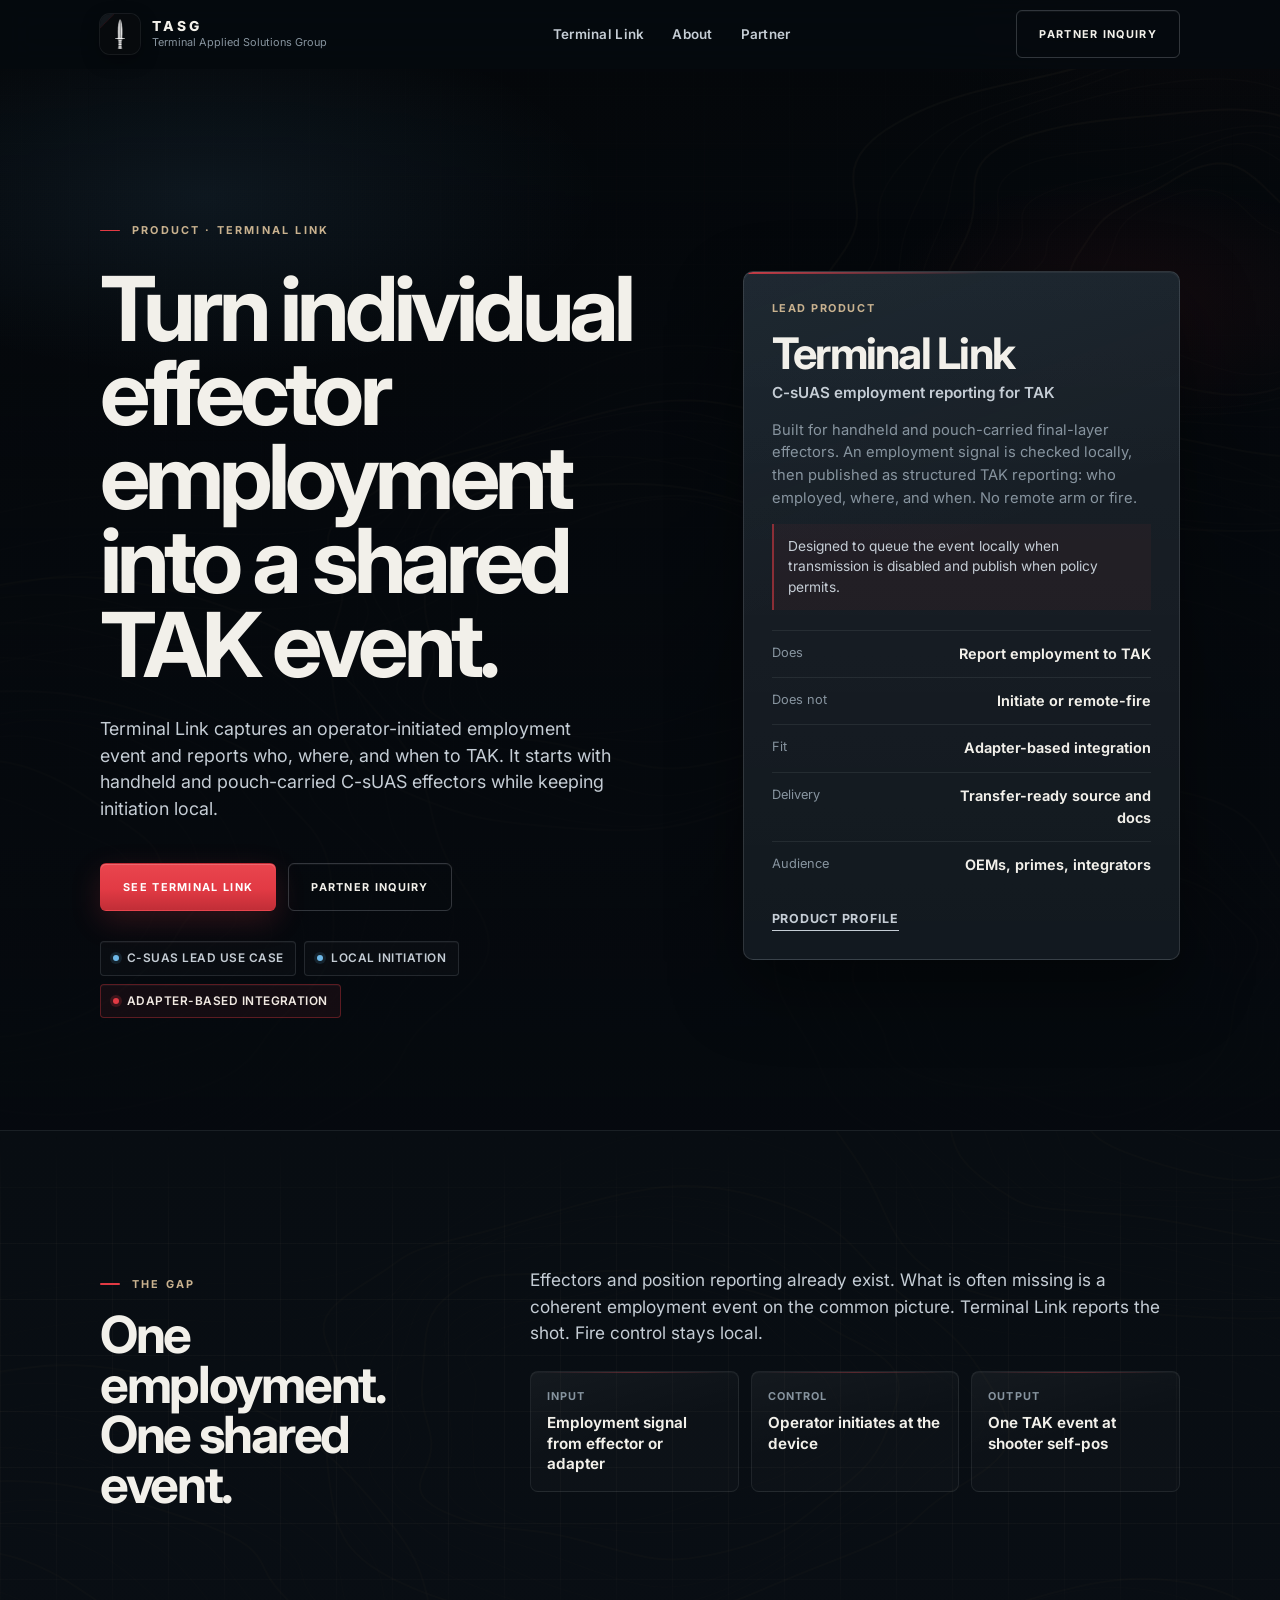
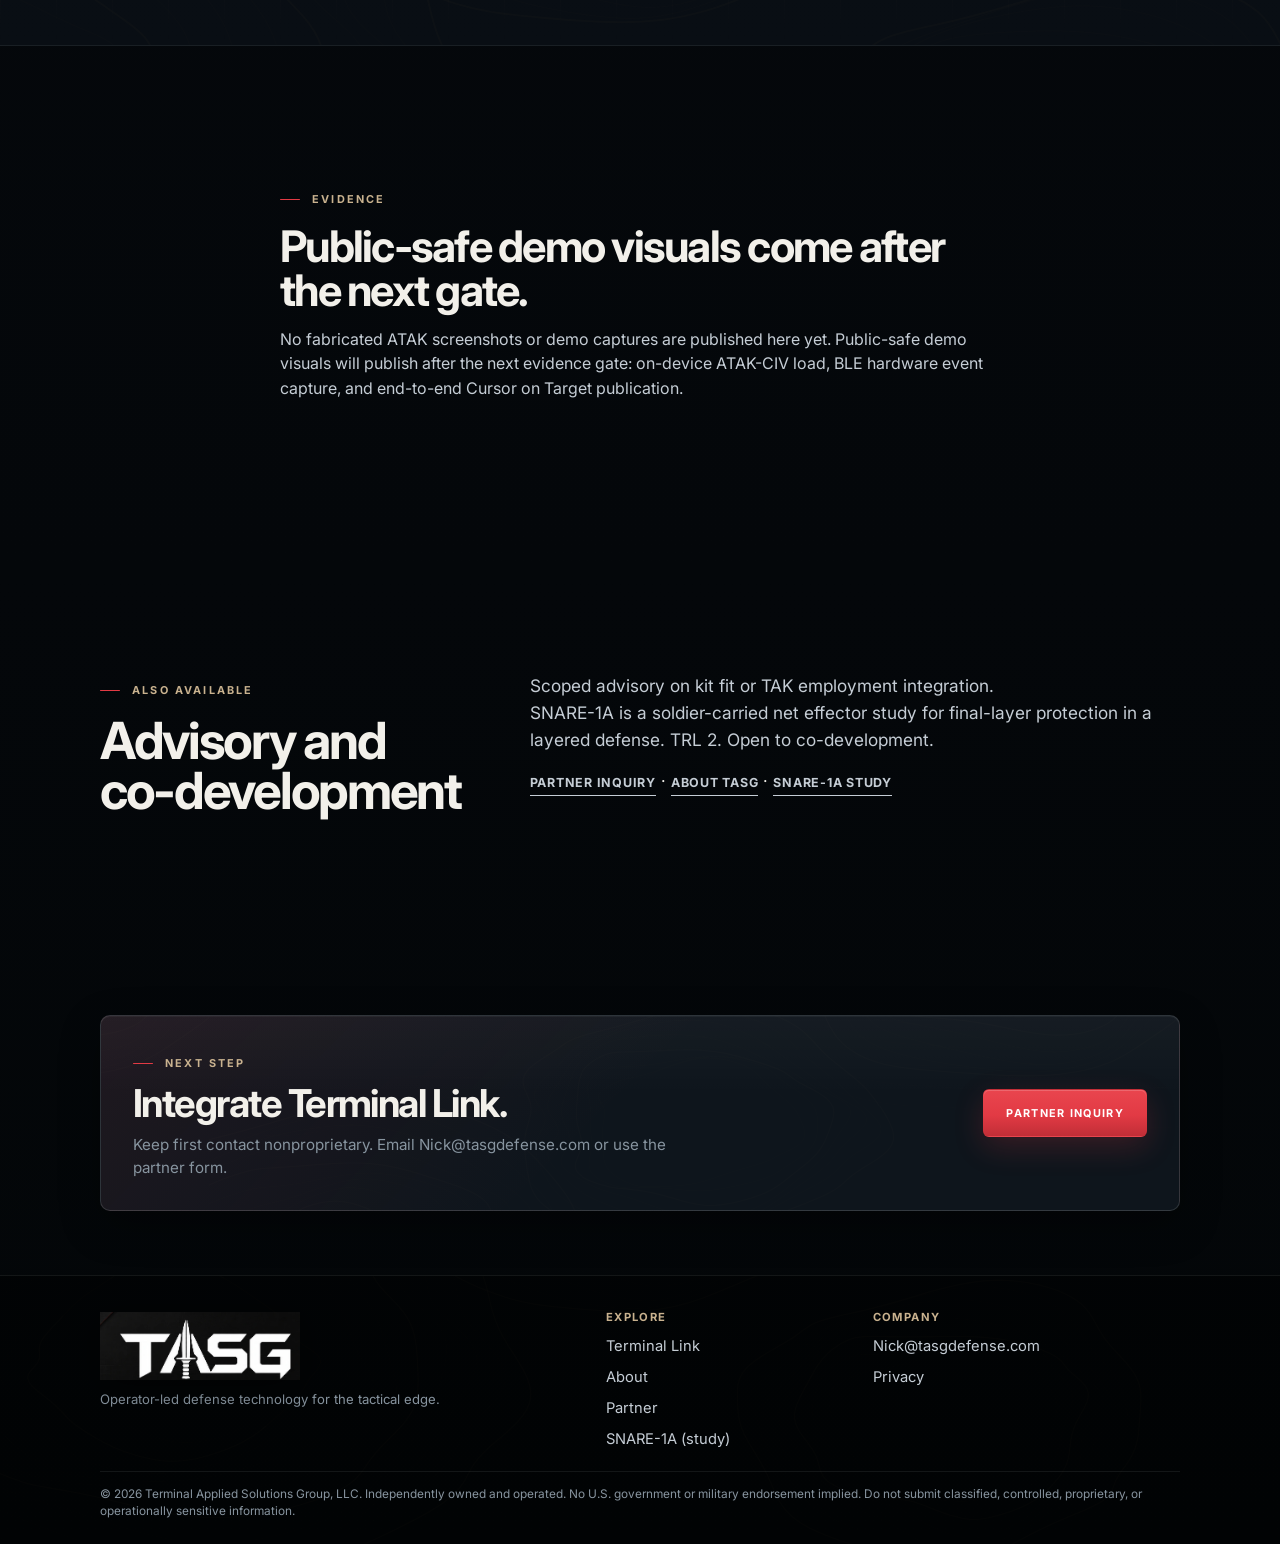
==== commit dd5789d5: "Audit fix v4.16.0: honest readiness, TL social card, About restored Prototype status box, partner fo" ====
--- a/index.html
+++ b/index.html
@@ -3,12 +3,12 @@
 <head>
   <meta charset="utf-8" />
   <meta name="viewport" content="width=device-width, initial-scale=1, viewport-fit=cover" />
-  <meta name="description" content="Terminal Link turns employment into battlefield awareness. Final-layer C-sUAS employment reporting into TAK with local initiation." />
+  <meta name="description" content="Terminal Link captures an operator-initiated employment event and reports who, where, and when to TAK. Handheld and pouch-carried C-sUAS effectors with local initiation." />
   <meta name="theme-color" content="#05080c" />
   <meta name="robots" content="index,follow,max-image-preview:large" />
   <link rel="canonical" href="https://tasgdefense.com/" />
   <meta property="og:title" content="TASG | Terminal Link" />
-  <meta property="og:description" content="Terminal Link turns employment into battlefield awareness. Final-layer C-sUAS employment reporting into TAK with local initiation." />
+  <meta property="og:description" content="Turn individual effector employment into a shared TAK event. Local initiation. Adapter-based integration." />
   <meta property="og:type" content="website" />
   <meta property="og:url" content="https://tasgdefense.com/" />
   <meta property="og:image" content="https://tasgdefense.com/tasg-social-card.jpg" />
@@ -16,26 +16,50 @@
   <meta property="og:image:height" content="630" />
   <meta name="twitter:card" content="summary_large_image" />
   <meta name="twitter:title" content="TASG | Terminal Link" />
-  <meta name="twitter:description" content="Terminal Link turns employment into battlefield awareness. Final-layer C-sUAS employment reporting into TAK with local initiation." />
+  <meta name="twitter:description" content="Turn individual effector employment into a shared TAK event. Local initiation. Adapter-based integration." />
   <meta name="twitter:image" content="https://tasgdefense.com/tasg-social-card.jpg" />
   <link rel="icon" type="image/png" sizes="32x32" href="/favicon-32.png" />
   <link rel="apple-touch-icon" sizes="180x180" href="/apple-touch-icon.png" />
   <link rel="manifest" href="/site.webmanifest" />
-  <link rel="stylesheet" href="/tasg-site-v4.css?v=4.15.1-copy" />
-  <script src="/tasg-site-v4.js?v=4.15.1-copy" defer></script>
+  <link rel="stylesheet" href="/tasg-site-v4.css?v=4.16.0-audit" />
+  <script src="/tasg-site-v4.js?v=4.16.0-audit" defer></script>
   <title>TASG | Terminal Link</title>
   <script type="application/ld+json">
   {
     "@context": "https://schema.org",
-    "@type": "Organization",
-    "name": "Terminal Applied Solutions Group, LLC",
-    "alternateName": "TASG",
-    "url": "https://tasgdefense.com/",
-    "logo": "https://tasgdefense.com/tasg-wordmark.png",
-    "image": "https://tasgdefense.com/tasg-social-card.jpg",
-    "description": "Terminal Link: final-layer C-sUAS employment reporting into TAK.",
-    "foundingDate": "2026",
-    "email": "Nick@tasgdefense.com"
+    "@graph": [
+      {
+        "@type": "Organization",
+        "@id": "https://tasgdefense.com/#organization",
+        "name": "Terminal Applied Solutions Group, LLC",
+        "alternateName": "TASG",
+        "url": "https://tasgdefense.com/",
+        "logo": "https://tasgdefense.com/tasg-wordmark.png",
+        "image": "https://tasgdefense.com/tasg-social-card.jpg",
+        "description": "Operator-led defense technology for the tactical edge. Lead product: Terminal Link.",
+        "foundingDate": "2026",
+        "email": "Nick@tasgdefense.com",
+        "sameAs": ["https://www.linkedin.com/in/nsulewsky"]
+      },
+      {
+        "@type": ["SoftwareApplication", "Product"],
+        "@id": "https://tasgdefense.com/terminal-link#product",
+        "name": "Terminal Link",
+        "url": "https://tasgdefense.com/terminal-link",
+        "image": "https://tasgdefense.com/tasg-social-card.jpg",
+        "description": "Terminal Link captures an operator-initiated employment event and reports who, where, and when to TAK. Built for handheld and pouch-carried C-sUAS effectors while keeping initiation local.",
+        "applicationCategory": "BusinessApplication",
+        "operatingSystem": "Android (ATAK-CIV path)",
+        "offers": {
+          "@type": "Offer",
+          "availability": "https://schema.org/PreOrder",
+          "priceCurrency": "USD",
+          "description": "Partner inquiry for transfer-ready source, interface documentation, test evidence, and limited transition support."
+        },
+        "brand": { "@id": "https://tasgdefense.com/#organization" },
+        "manufacturer": { "@id": "https://tasgdefense.com/#organization" }
+      }
+    ]
   }
   </script>
 </head>
@@ -49,6 +73,7 @@
     </a>
     <nav class="desktop-nav" aria-label="Primary navigation">
       <a href="/terminal-link">Terminal Link</a>
+      <a href="/about">About</a>
       <a href="/partner">Partner</a>
     </nav>
     <a class="button button-secondary header-cta" href="/partner">Partner inquiry</a>
@@ -58,6 +83,7 @@
 <div class="mobile-menu" id="mobileMenu" aria-hidden="true">
   <nav class="mobile-nav" aria-label="Mobile navigation">
     <a href="/terminal-link">Terminal Link</a>
+    <a href="/about">About</a>
     <a href="/partner">Partner</a>
   </nav>
   <a class="button button-primary" href="/partner">Partner inquiry</a>
@@ -66,17 +92,17 @@
   <section class="hero">
     <div class="container hero-grid">
       <div class="hero-copy">
-        <p class="eyebrow">Final-layer C-sUAS</p>
-        <h1>Terminal Link turns employment into battlefield awareness.</h1>
-        <p class="hero-description">One employment. One TAK event. Initiation stays with the operator. Short local burst; holds under RF OFF.</p>
+        <p class="eyebrow">PRODUCT · TERMINAL LINK</p>
+        <h1>Turn individual effector employment into a shared TAK event.</h1>
+        <p class="hero-description">Terminal Link captures an operator-initiated employment event and reports who, where, and when to TAK. It starts with handheld and pouch-carried C-sUAS effectors while keeping initiation local.</p>
         <div class="hero-actions">
           <a class="button button-primary" href="/terminal-link">See Terminal Link</a>
           <a class="button button-secondary" href="/partner">Partner inquiry</a>
         </div>
         <div class="proof-row" aria-label="Terminal Link proof points">
-          <span>Employment to TAK</span>
+          <span>C-sUAS lead use case</span>
           <span>Local initiation</span>
-          <span class="proof-accent" title="Agnostic by design via adapter contract. Not certified on every device.">Device-agnostic by design</span>
+          <span class="proof-accent" title="Architectural fit via adapter contract. Not certification on every device.">Adapter-based integration</span>
         </div>
       </div>
       <aside class="program-panel card surface-outline" aria-label="Current TASG product" data-reveal>
@@ -84,12 +110,12 @@
         <h2>Terminal Link</h2>
         <p class="program-name">C-sUAS employment reporting for TAK</p>
         <p class="program-summary">Built for handheld and pouch-carried final-layer effectors. An employment signal is checked locally, then published as structured TAK reporting: who employed, where, and when. No remote arm or fire.</p>
-        <p class="program-agnostic">Hardware and device agnostic by design via adapter contract for final-layer C-sUAS. Not a claim of certification on every device.</p>
+        <p class="program-agnostic">Designed to queue the event locally when transmission is disabled and publish when policy permits.</p>
         <dl class="status-list">
           <div><dt>Does</dt><dd>Report employment to TAK</dd></div>
           <div><dt>Does not</dt><dd>Initiate or remote-fire</dd></div>
-          <div><dt>Fit</dt><dd>Device-agnostic via adapter</dd></div>
-          <div><dt>Delivery</dt><dd>Software + docs</dd></div>
+          <div><dt>Fit</dt><dd>Adapter-based integration</dd></div>
+          <div><dt>Delivery</dt><dd>Transfer-ready source and docs</dd></div>
           <div><dt>Audience</dt><dd>OEMs, primes, integrators</dd></div>
         </dl>
         <a class="text-link" href="/terminal-link">Product profile</a>
@@ -115,15 +141,25 @@
   </section>
 
   <section class="section">
+    <div class="container narrow-stack" data-reveal>
+      <div class="content-block">
+        <p class="eyebrow">Evidence</p>
+        <h2>Public-safe demo visuals come after the next gate.</h2>
+        <p>No fabricated ATAK screenshots or demo captures are published here yet. Public-safe demo visuals will publish after the next evidence gate: on-device ATAK-CIV load, BLE hardware event capture, and end-to-end Cursor on Target publication.</p>
+      </div>
+    </div>
+  </section>
+
+  <section class="section">
     <div class="container split-layout" data-reveal>
       <div class="section-heading">
         <p class="eyebrow">Also available</p>
         <h2>Advisory and co-development</h2>
       </div>
       <div class="section-copy">
-        <p class="lead">Scoped advisory on kit fit or TAK employment integration when capacity allows.</p>
+        <p class="lead">Scoped advisory on kit fit or TAK employment integration.</p>
         <p class="lead">SNARE-1A is a soldier-carried net effector study for final-layer protection in a layered defense. TRL 2. Open to co-development.</p>
-        <p><a class="text-link" href="/partner">Partner inquiry</a> · <a class="text-link" href="/snare-1a">SNARE-1A study</a></p>
+        <p><a class="text-link" href="/partner">Partner inquiry</a> · <a class="text-link" href="/about">About TASG</a> · <a class="text-link" href="/snare-1a">SNARE-1A study</a></p>
       </div>
     </div>
   </section>
@@ -148,12 +184,13 @@
         <source srcset="/tasg-wordmark.webp" type="image/webp" />
         <img src="/tasg-wordmark.png" width="200" height="68" loading="lazy" alt="Terminal Applied Solutions Group" />
       </picture>
-      <p>Independent company. Terminal Link is the lead product.</p>
+      <p>Operator-led defense technology for the tactical edge.</p>
     </div>
     <div class="footer-column">
       <h2>Explore</h2>
       <nav aria-label="Footer site navigation">
         <a href="/terminal-link">Terminal Link</a>
+        <a href="/about">About</a>
         <a href="/partner">Partner</a>
         <a href="/snare-1a">SNARE-1A (study)</a>
       </nav>
@@ -167,8 +204,7 @@
     </div>
   </div>
   <div class="container footer-bottom">
-    <span>&copy; <span data-current-year></span> Terminal Applied Solutions Group, LLC</span>
-    <span>Does not represent DoD or the U.S. Army. No government endorsement claimed. Do not submit classified, controlled, proprietary, or operationally sensitive information.</span>
+    <span>&copy; 2026 Terminal Applied Solutions Group, LLC. Independently owned and operated. No U.S. government or military endorsement implied. Do not submit classified, controlled, proprietary, or operationally sensitive information.</span>
   </div>
 </footer>
 </body>
--- a/tasg-site-v4.css
+++ b/tasg-site-v4.css
@@ -909,6 +909,65 @@
   background: rgba(255, 255, 255, 0.025);
 }
 .disclosure-box { margin-top: 20px; }
+
+/* About / founder */
+.founder-grid {
+  display: grid;
+  grid-template-columns: minmax(240px, 0.7fr) minmax(0, 1.3fr);
+  gap: 48px;
+  align-items: start;
+}
+.founder-intro h2 {
+  margin-top: 14px;
+  font-size: clamp(2.2rem, 4vw, 3.6rem);
+  letter-spacing: -0.045em;
+}
+.founder-role {
+  margin-top: 10px;
+  color: var(--muted);
+  font-weight: 700;
+}
+.founder-link { margin-top: 14px; }
+.founder-copy {
+  display: grid;
+  gap: 14px;
+  color: var(--soft);
+  font-size: 1.02rem;
+}
+.experience-tags {
+  display: flex;
+  flex-wrap: wrap;
+  gap: 8px;
+  margin-top: 6px;
+}
+.experience-tags span {
+  padding: 7px 10px;
+  border: 1px solid var(--line);
+  border-radius: 6px;
+  background: rgba(255, 255, 255, 0.03);
+  color: var(--soft);
+  font-size: 0.78rem;
+  font-weight: 700;
+  letter-spacing: 0.02em;
+}
+.top-gap { margin-top: 28px; }
+.status-box {
+  padding: 22px 24px;
+}
+.status-box .status-list { margin-top: 0; }
+.form-fallback {
+  grid-column: 1 / -1;
+  margin: 0;
+  color: var(--muted);
+  font-size: 0.9rem;
+}
+.form-fallback a { color: var(--sand); }
+.noscript-fallback {
+  margin-top: 16px;
+  padding: 20px;
+  color: var(--soft);
+}
+
 .disclosure-box strong { font-size: 0.98rem; }
 .disclosure-box p { margin-top: 8px; color: var(--muted); font-size: 0.92rem; }
 
@@ -1222,6 +1281,7 @@
   .header-inner { grid-template-columns: 1fr auto; }
   .hero-grid,
   .split-layout,
+  .founder-grid,
   .partner-grid,
   .cta-banner,
   .footer-main,
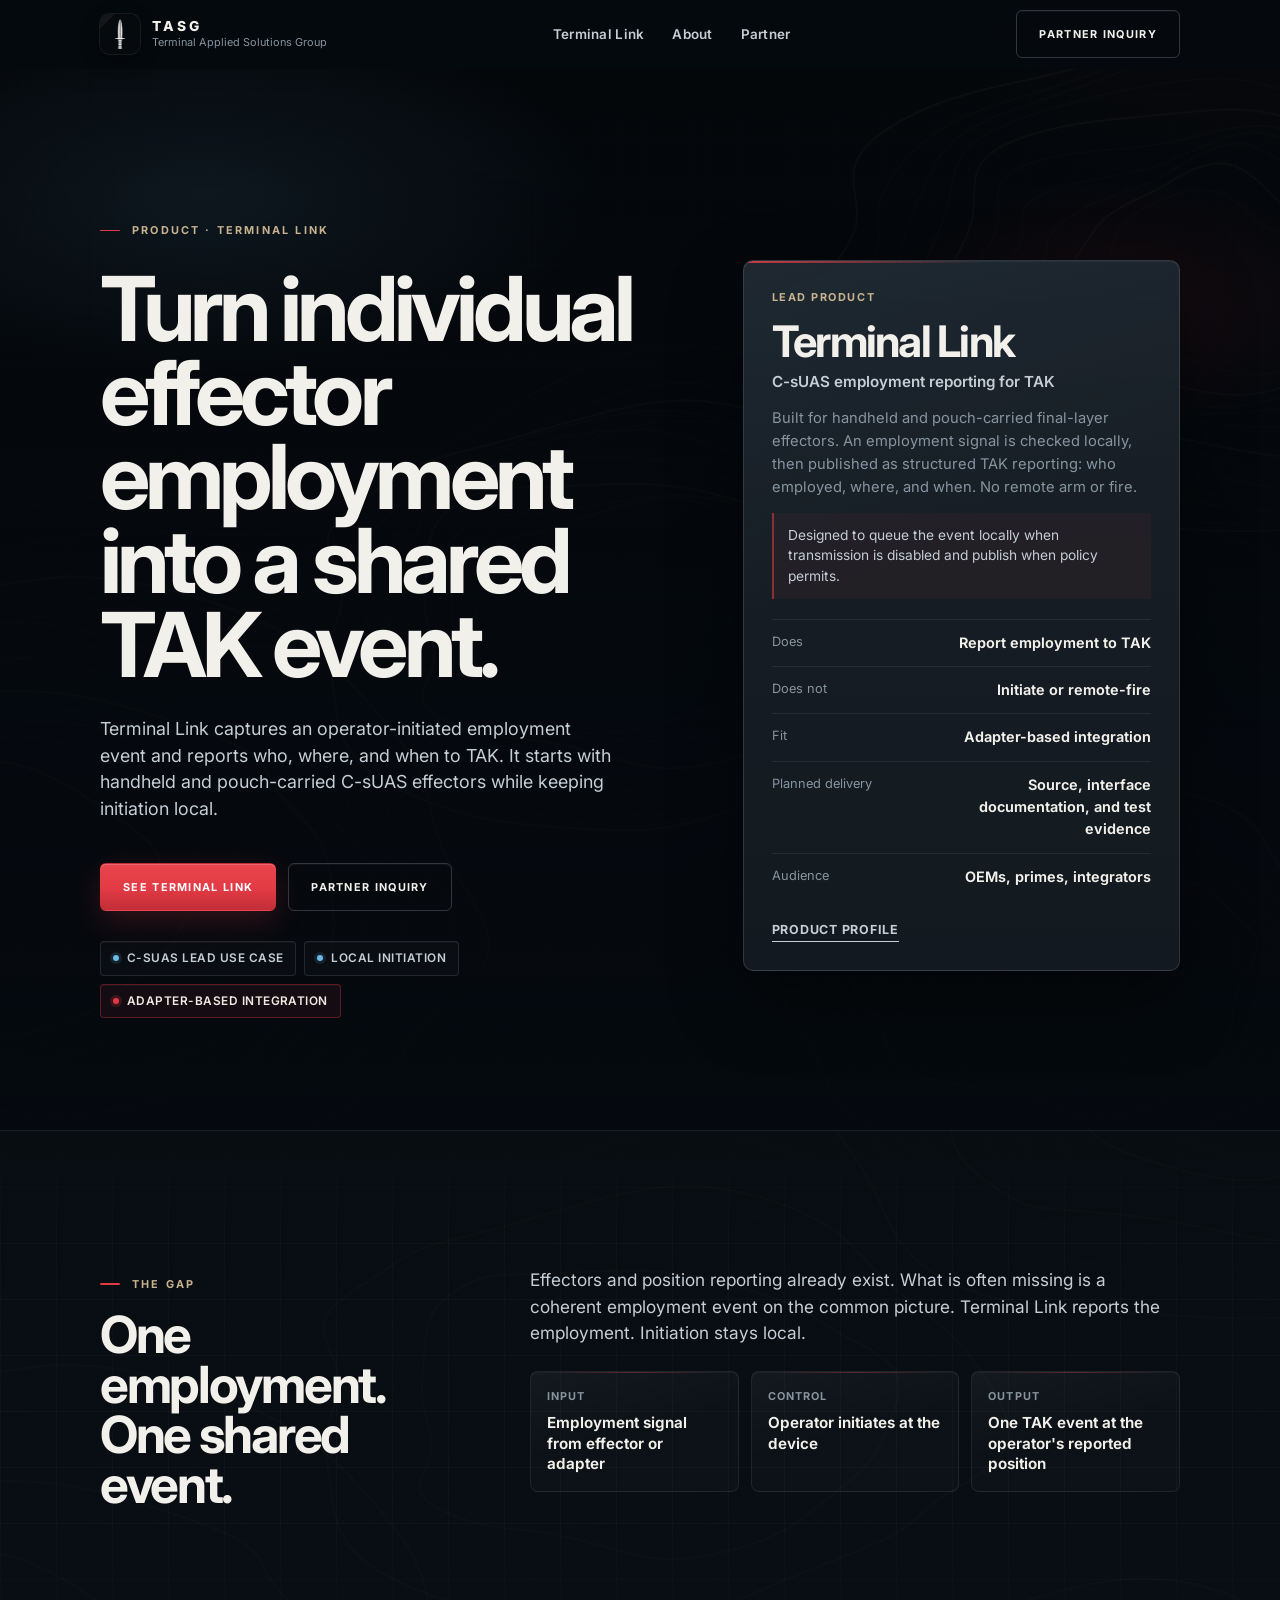
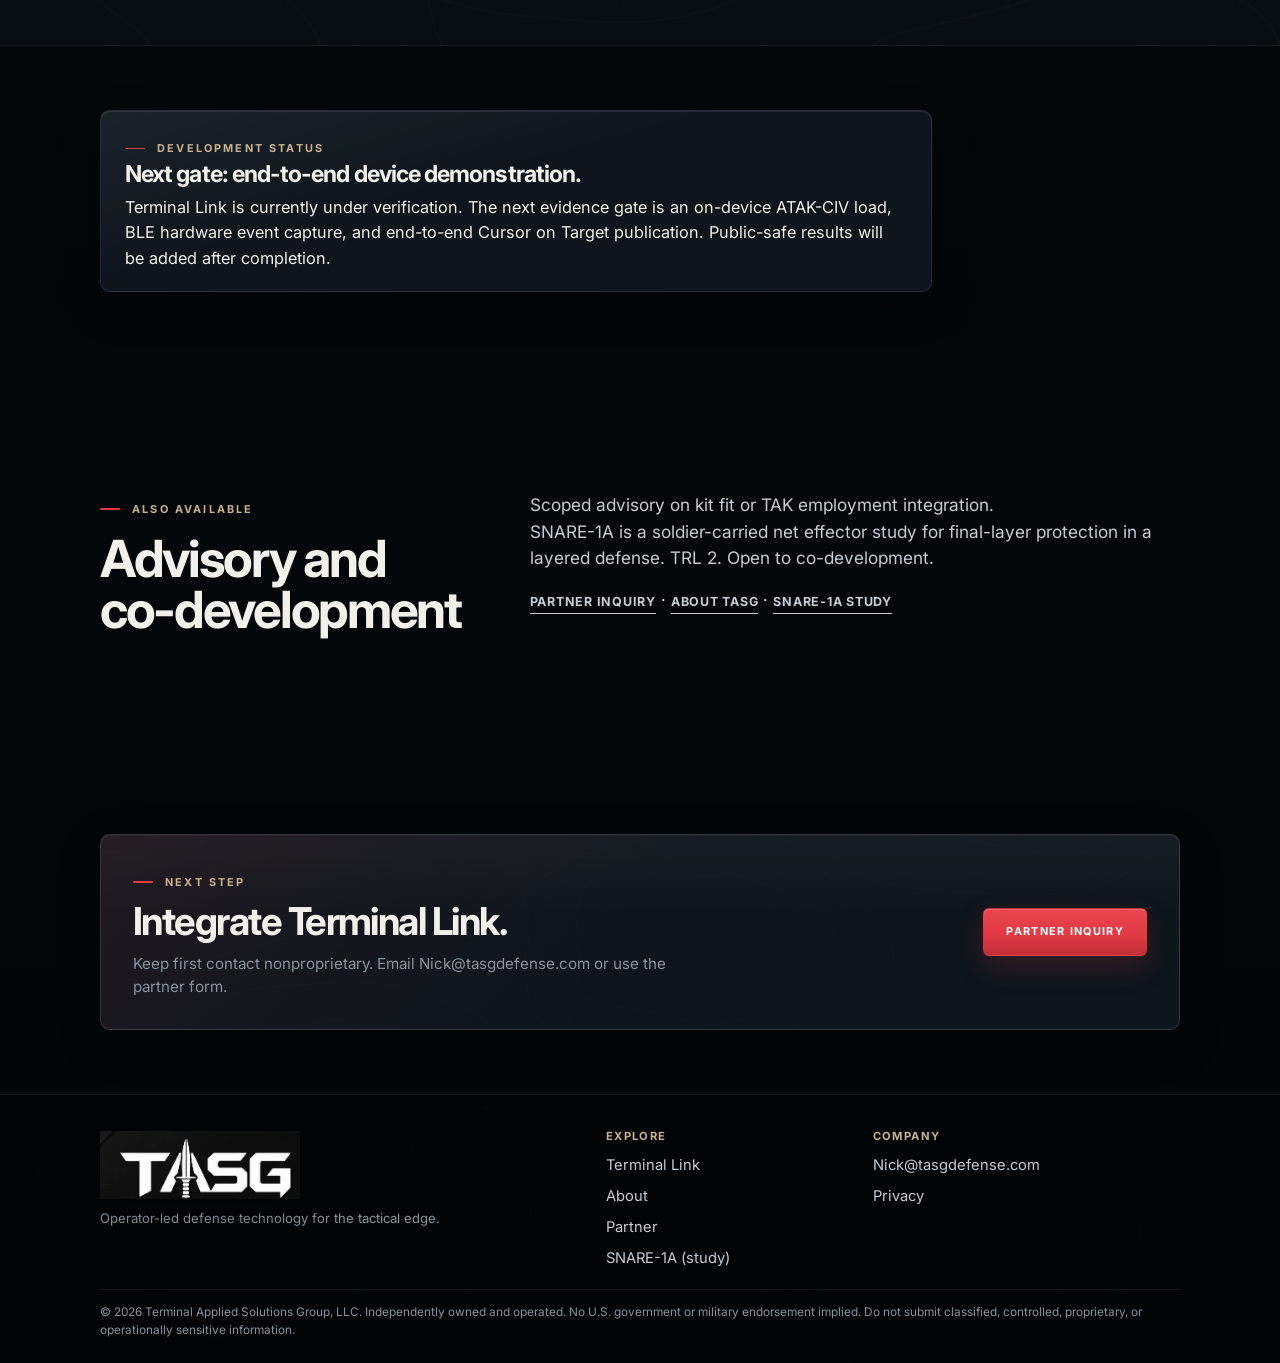
==== commit 681c83dd: "Polish v4.16.1: new OG filename, status panel, language cleanup Bypass Cloudflare social-card cache " ====
--- a/index.html
+++ b/index.html
@@ -11,18 +11,18 @@
   <meta property="og:description" content="Turn individual effector employment into a shared TAK event. Local initiation. Adapter-based integration." />
   <meta property="og:type" content="website" />
   <meta property="og:url" content="https://tasgdefense.com/" />
-  <meta property="og:image" content="https://tasgdefense.com/tasg-social-card.jpg" />
+  <meta property="og:image" content="https://tasgdefense.com/og-terminal-link-v2.jpg" />
   <meta property="og:image:width" content="1200" />
   <meta property="og:image:height" content="630" />
   <meta name="twitter:card" content="summary_large_image" />
   <meta name="twitter:title" content="TASG | Terminal Link" />
   <meta name="twitter:description" content="Turn individual effector employment into a shared TAK event. Local initiation. Adapter-based integration." />
-  <meta name="twitter:image" content="https://tasgdefense.com/tasg-social-card.jpg" />
+  <meta name="twitter:image" content="https://tasgdefense.com/og-terminal-link-v2.jpg" />
   <link rel="icon" type="image/png" sizes="32x32" href="/favicon-32.png" />
   <link rel="apple-touch-icon" sizes="180x180" href="/apple-touch-icon.png" />
   <link rel="manifest" href="/site.webmanifest" />
-  <link rel="stylesheet" href="/tasg-site-v4.css?v=4.16.0-audit" />
-  <script src="/tasg-site-v4.js?v=4.16.0-audit" defer></script>
+  <link rel="stylesheet" href="/tasg-site-v4.css?v=4.16.1-polish" />
+  <script src="/tasg-site-v4.js?v=4.16.1-polish" defer></script>
   <title>TASG | Terminal Link</title>
   <script type="application/ld+json">
   {
@@ -35,7 +35,7 @@
         "alternateName": "TASG",
         "url": "https://tasgdefense.com/",
         "logo": "https://tasgdefense.com/tasg-wordmark.png",
-        "image": "https://tasgdefense.com/tasg-social-card.jpg",
+        "image": "https://tasgdefense.com/og-terminal-link-v2.jpg",
         "description": "Operator-led defense technology for the tactical edge. Lead product: Terminal Link.",
         "foundingDate": "2026",
         "email": "Nick@tasgdefense.com",
@@ -46,7 +46,7 @@
         "@id": "https://tasgdefense.com/terminal-link#product",
         "name": "Terminal Link",
         "url": "https://tasgdefense.com/terminal-link",
-        "image": "https://tasgdefense.com/tasg-social-card.jpg",
+        "image": "https://tasgdefense.com/og-terminal-link-v2.jpg",
         "description": "Terminal Link captures an operator-initiated employment event and reports who, where, and when to TAK. Built for handheld and pouch-carried C-sUAS effectors while keeping initiation local.",
         "applicationCategory": "BusinessApplication",
         "operatingSystem": "Android (ATAK-CIV path)",
@@ -54,7 +54,7 @@
           "@type": "Offer",
           "availability": "https://schema.org/PreOrder",
           "priceCurrency": "USD",
-          "description": "Partner inquiry for transfer-ready source, interface documentation, test evidence, and limited transition support."
+          "description": "Partner inquiry for source transfer, interface documentation, test evidence, and limited transition support."
         },
         "brand": { "@id": "https://tasgdefense.com/#organization" },
         "manufacturer": { "@id": "https://tasgdefense.com/#organization" }
@@ -115,7 +115,7 @@
           <div><dt>Does</dt><dd>Report employment to TAK</dd></div>
           <div><dt>Does not</dt><dd>Initiate or remote-fire</dd></div>
           <div><dt>Fit</dt><dd>Adapter-based integration</dd></div>
-          <div><dt>Delivery</dt><dd>Transfer-ready source and docs</dd></div>
+          <div><dt>Planned delivery</dt><dd>Source, interface documentation, and test evidence</dd></div>
           <div><dt>Audience</dt><dd>OEMs, primes, integrators</dd></div>
         </dl>
         <a class="text-link" href="/terminal-link">Product profile</a>
@@ -130,22 +130,22 @@
         <h2>One employment. One shared event.</h2>
       </div>
       <div class="section-copy">
-        <p class="lead">Effectors and position reporting already exist. What is often missing is a coherent employment event on the common picture. Terminal Link reports the shot. Fire control stays local.</p>
+        <p class="lead">Effectors and position reporting already exist. What is often missing is a coherent employment event on the common picture. Terminal Link reports the employment. Initiation stays local.</p>
         <div class="fact-grid">
           <article><span>Input</span><strong>Employment signal from effector or adapter</strong></article>
           <article><span>Control</span><strong>Operator initiates at the device</strong></article>
-          <article><span>Output</span><strong>One TAK event at shooter self-pos</strong></article>
-        </div>
-      </div>
-    </div>
-  </section>
-
-  <section class="section">
-    <div class="container narrow-stack" data-reveal>
-      <div class="content-block">
-        <p class="eyebrow">Evidence</p>
-        <h2>Public-safe demo visuals come after the next gate.</h2>
-        <p>No fabricated ATAK screenshots or demo captures are published here yet. Public-safe demo visuals will publish after the next evidence gate: on-device ATAK-CIV load, BLE hardware event capture, and end-to-end Cursor on Target publication.</p>
+          <article><span>Output</span><strong>One TAK event at the operator's reported position</strong></article>
+        </div>
+      </div>
+    </div>
+  </section>
+
+  <section class="section compact">
+    <div class="container" data-reveal>
+      <div class="status-panel card surface-outline">
+        <p class="eyebrow">Development status</p>
+        <h2>Next gate: end-to-end device demonstration.</h2>
+        <p>Terminal Link is currently under verification. The next evidence gate is an on-device ATAK-CIV load, BLE hardware event capture, and end-to-end Cursor on Target publication. Public-safe results will be added after completion.</p>
       </div>
     </div>
   </section>
--- a/tasg-site-v4.css
+++ b/tasg-site-v4.css
@@ -1382,3 +1382,18 @@
   }
   [data-reveal] { opacity: 1; transform: none; }
 }
+
+
+/* Compact development status panel */
+.status-panel {
+  padding: 1.25rem 1.5rem;
+  max-width: 52rem;
+}
+.status-panel h2 {
+  font-size: clamp(1.15rem, 2.2vw, 1.45rem);
+  margin: 0.35rem 0 0.55rem;
+}
+.status-panel p {
+  margin: 0;
+  max-width: 48rem;
+}
